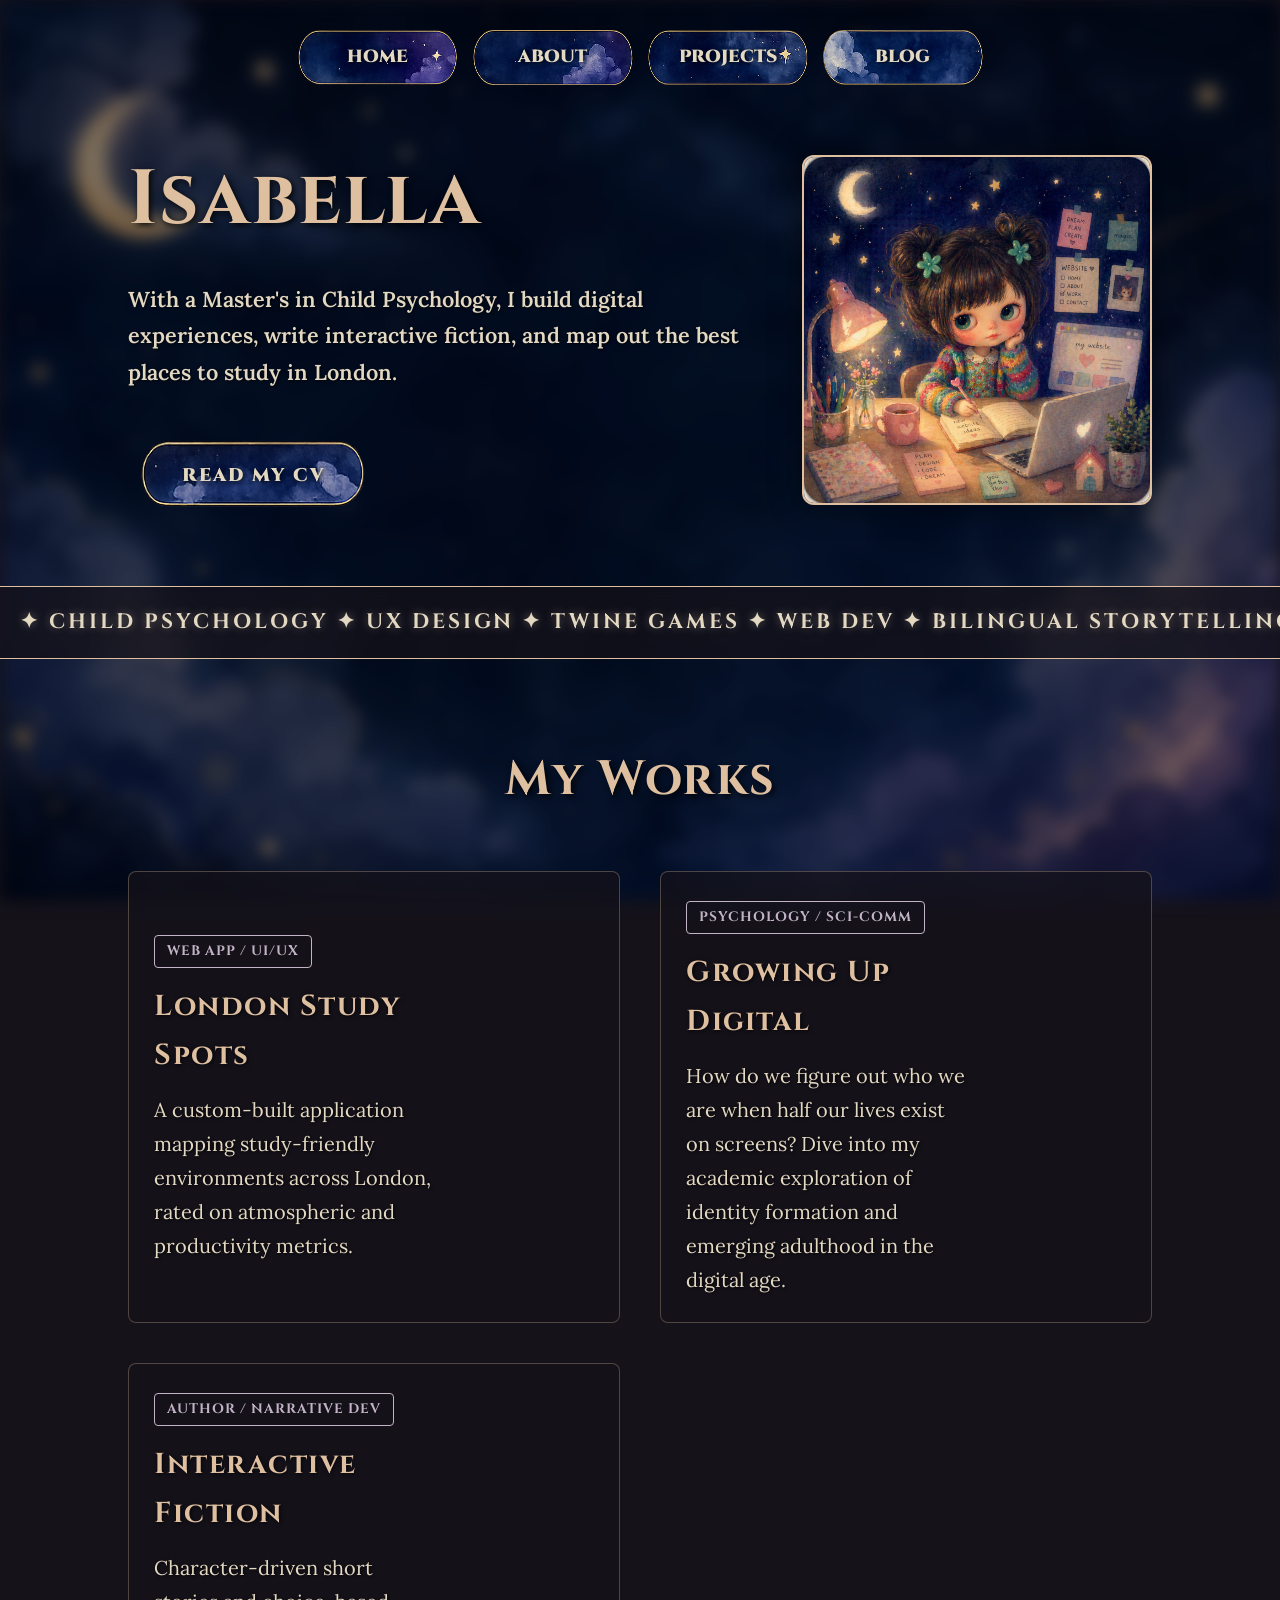
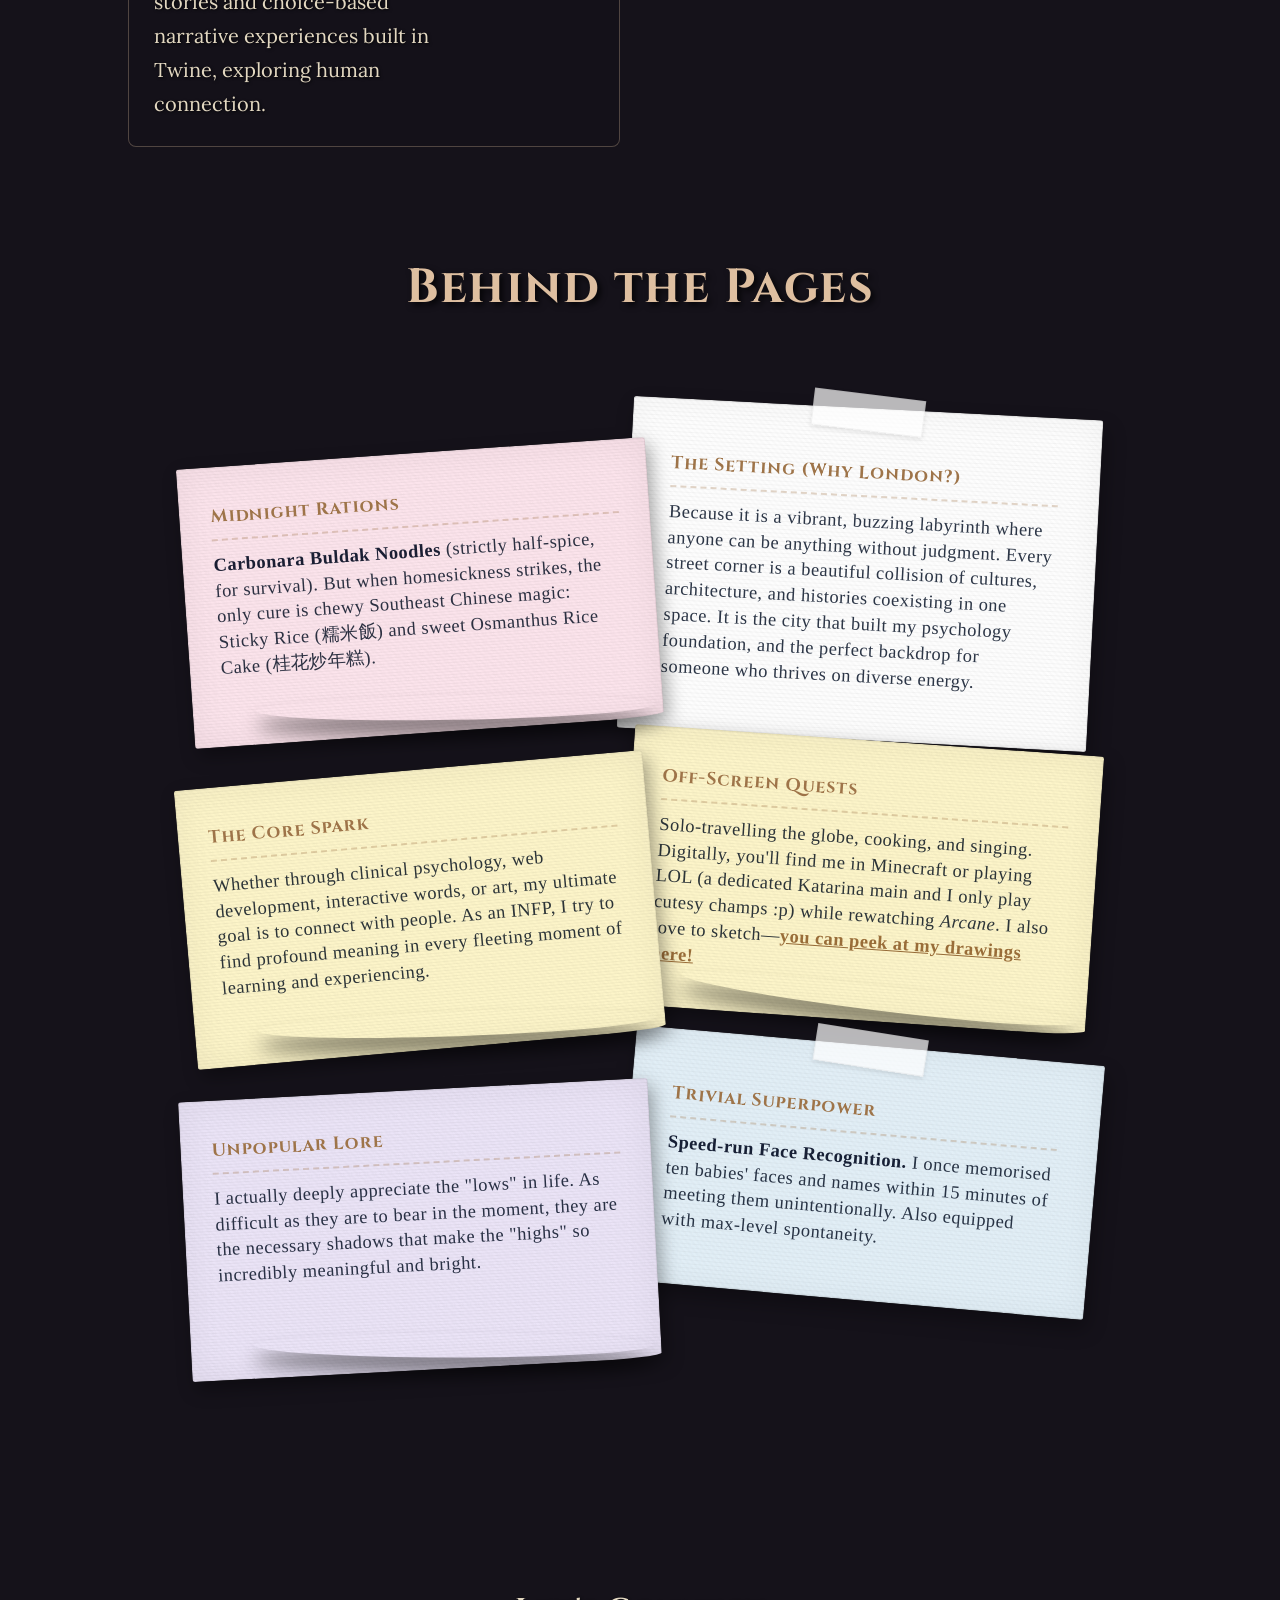
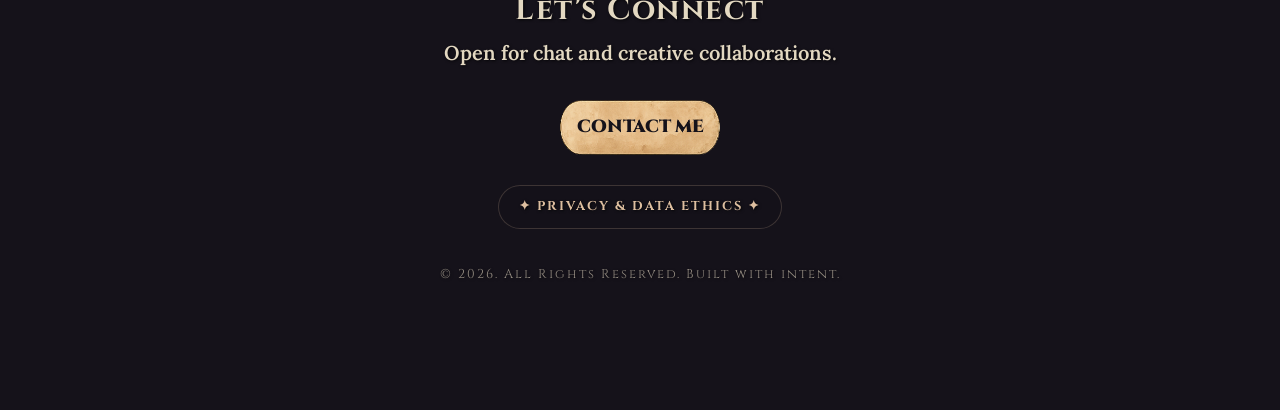
==== index.html @ 2c792837 "Add files via upload" ====
<!DOCTYPE html>
<html lang="en">
<head>
    <meta charset="UTF-8">
    <meta name="viewport" content="width=device-width, initial-scale=1.0">
    <title>Isabella's Portfolio</title>
    
    <link rel="preconnect" href="https://fonts.googleapis.com">
    <link rel="preconnect" href="https://fonts.gstatic.com" crossorigin>
    <link href="https://fonts.googleapis.com/css2?family=Cinzel:wght@400;600;700;900&family=Crafty+Girls&family=Lora:ital,wght@0,400;0,600;0,700;1,400&display=swap" rel="stylesheet">    <style>
        :root {
            --night-base: #15121A;       
            --cream-text: #E3D8C1;       
            --gold-accent: #DEBFA0;      
            --bright-lavender: #C2B4C6;  
            --glass-wash: rgba(21, 18, 26, 0.75); 
        }

        * {
            box-sizing: border-box;
            margin: 0;
            padding: 0;
        }

        /* --------------------------------------
           THE SPARKLE CURSOR (BULLETPROOFED)
           -------------------------------------- */
        html, body {
            cursor: url('sparkle.png') 16 16, auto !important; 
        }

        a, button, .nav-btn, .stylized-button, .project-card {
            cursor: url('sparkle.png') 16 16, pointer !important; 
        }

        /* --------------------------------------
           THE BLUR & DARKEN TRICK
           -------------------------------------- */
        body::before {
            content: "";
            position: fixed;
            top: -15px; left: -15px; right: -15px; bottom: -15px;
            background-image: url('YOUR-NIGHTSKY-BACKGROUND.png');
            background-size: cover;
            background-position: center;
            background-attachment: fixed; 
            filter: blur(8px) brightness(0.5); 
            z-index: -10; 
        }

        body {
            background-color: var(--night-base); 
            color: var(--cream-text);
            font-family: 'Lora', serif;
            font-size: 1.25rem;
            font-weight: 400;
            line-height: 1.7;
            padding: 0 10% 5% 10%; 
            overflow-x: hidden;
            text-shadow: 1px 1px 3px rgba(0,0,0,0.8); 
        }

        h1, h2, h3, .cinzel-font {
            font-family: 'Cinzel', serif;
            font-weight: 700;
            letter-spacing: 1.5px;
        }

        /* --------------------------------------
           CUSTOM IMAGE NAVIGATION
           -------------------------------------- */
        .main-menu {
            display: flex;
            justify-content: center;
            flex-wrap: wrap;
            gap: 15px; 
            padding: 30px 0 10px 0;
            z-index: 20; /* Elevated */
            position: relative;
        }

        .nav-btn {
            display: flex;
            justify-content: center;
            align-items: center;
            width: 160px; 
            height: 55px; 
            font-family: 'Cinzel', serif;
            font-size: 1.1rem;
            font-weight: 900;
            text-transform: uppercase;
            text-decoration: none;
            color: var(--cream-text);
            text-shadow: 1px 1px 5px rgba(0,0,0,0.9); 
            background-size: 100% 100%;
            background-position: center;
            background-repeat: no-repeat;
            transition: transform 0.2s ease, filter 0.2s ease;
        }

        .nav-btn:hover {
            transform: scale(1.05);
            filter: brightness(1.2);
            color: var(--gold-accent);
        }

        .btn-home     { background-image: url('button 1.png'); }
        .btn-about    { background-image: url('button 2.png'); }
        .btn-projects { background-image: url('button 3.png'); }
        .btn-blog     { background-image: url('button 4.png'); }
        .btn-contact  { background-image: url('yellow button.png'); color: var(--night-base); text-shadow: none; }

        /* --------------------------------------
           HEADER 
           -------------------------------------- */
        header {
            display: flex;
            flex-direction: row; 
            justify-content: space-between;
            align-items: center;
            text-align: left; 
            margin-bottom: 60px;
            padding-top: 40px; 
            gap: 50px; 
            position: relative;
            z-index: 10;
        }

        .header-text { flex: 1; }

        .hero-image {
            width: 100%;
            max-width: 350px; 
            aspect-ratio: 1 / 1; 
            object-fit: cover; 
            border-radius: 12px;
            border: 2px solid var(--gold-accent);
            box-shadow: 0 0 30px rgba(0, 0, 0, 0.5); 
        }

        h1 {
            font-size: clamp(3rem, 6vw, 5rem);
            color: var(--gold-accent);
            text-shadow: 2px 2px 6px rgba(0,0,0,0.9);
            margin-bottom: 15px;
        }

        .subtitle {
            font-size: 1.35rem;
            max-width: 700px;
            color: var(--cream-text);
            font-weight: 600;
        }

        .stylized-button {
            display: flex;
            justify-content: center;
            align-items: center;
            width: 250px;
            height: 100px;
            margin-top: 35px;
            font-family: 'Cinzel', serif;
            font-size: 1.15rem;
            font-weight: 900;
            letter-spacing: 2px;
            text-transform: uppercase;
            color: var(--cream-text);
            text-decoration: none;
            background: transparent;
            border: none;
            background-image: url('small button.png');
            background-size: 100% 100%; 
            background-position: center;
            background-repeat: no-repeat;
            transition: all 0.3s ease;
            text-shadow: 1px 1px 5px rgba(0,0,0,0.9);
        }

        .stylized-button:hover {
            transform: scale(1.03);
            filter: brightness(1.1);
            color: var(--gold-accent);
        }

        /* --------------------------------------
           THE EDGE-TO-EDGE MARQUEE 
           -------------------------------------- */
        .marquee-container {
            width: 100vw;
            position: relative;
            left: 50%; right: 50%;
            margin-left: -50vw; margin-right: -50vw;
            background: var(--glass-wash);
            border-top: 1px solid var(--gold-accent);
            border-bottom: 1px solid var(--gold-accent);
            padding: 18px 0;
            overflow: hidden;
            margin-bottom: 80px;
            backdrop-filter: blur(8px);
            z-index: 10;
        }

        .marquee-content {
            display: flex;
            width: fit-content;
            animation: scroll 45s linear infinite;
        }

        .marquee-content span {
            font-family: 'Cinzel', serif;
            color: var(--cream-text); 
            font-size: 1.3rem;
            font-weight: 700;
            white-space: nowrap;
            letter-spacing: 3px;
            padding: 0 20px;
            text-shadow: 0 0 8px rgba(222, 191, 160, 0.3), 0 0 15px rgba(227, 216, 193, 0.2);
        }

        @keyframes scroll {
            0% { transform: translateX(0%); }
            100% { transform: translateX(-50%); } 
        }

        /* --------------------------------------
           ILLUSTRATED PROJECTS 
           -------------------------------------- */
        .section-title {
            font-size: 3rem;
            margin-bottom: 50px;
            text-align: center;
            color: var(--gold-accent);
            text-shadow: 3px 3px 6px rgba(0,0,0,0.8);
            position: relative;
            z-index: 10;
        }

        .projects {
            display: grid;
            grid-template-columns: 1fr 1fr; 
            gap: 40px; 
            margin-bottom: 100px;
            position: relative;
            z-index: 10;
        }

        .project-card {
            display: flex;
            align-items: center;
            gap: 25px; 
            background: var(--glass-wash);
            border: 1px solid rgba(222, 191, 160, 0.3);
            border-radius: 8px;
            padding: 25px;
            text-decoration: none;
            color: inherit;
            transition: all 0.4s ease;
            backdrop-filter: blur(10px);
        }

        .project-card:hover {
            transform: translateY(-5px);
            border-color: var(--gold-accent);
            box-shadow: 0 10px 30px rgba(0,0,0,0.8); 
            background: rgba(21, 18, 26, 0.9);
        }

        .project-img {
            width: 35%; 
            aspect-ratio: 1 / 1; 
            border-radius: 6px;
            border: 1px solid var(--gold-accent);
            object-fit: cover;
            box-shadow: 0 5px 15px rgba(0,0,0,0.6);
        }

        .project-info { width: 65%; }
        .project-info h3 {
            font-size: 1.8rem;
            margin-bottom: 12px;
            color: var(--gold-accent);
            text-shadow: 1px 1px 4px rgba(0,0,0,0.8);
        }

        .role-pill {
            display: inline-block;
            padding: 4px 12px;
            background: transparent;
            color: var(--bright-lavender);
            border: 1px solid var(--bright-lavender);
            border-radius: 4px;
            font-family: 'Cinzel', serif;
            font-size: 0.85rem;
            font-weight: 700;
            letter-spacing: 1px;
            margin-bottom: 15px;
            text-shadow: none; 
        }

    /* ==========================================================
           THE AUTHOR'S DESK (CROWDED, 3-IN-A-ROW, REAL PAPER)
           ========================================================== */
        .notes-board {
            display: flex;
            flex-wrap: wrap;
            justify-content: center;
            align-items: flex-start;
            
            /* Let the container stretch to the very edges */
            max-width: 100vw; 
            
            /* The website body has 10% side padding. 
               This negative 6.6vw margin pulls the board outward, 
               reducing that blank edge space to exactly 1/3 of its original size! */
            margin: 0 -6.6vw 100px -6.6vw; 
            
            position: relative; 
            z-index: 20; 
            padding: 40px 10px;
        }

        /* Squish the notes together so they overlap and look crowded */
        .notes-board > div {
            margin: 15px -15px; 
        }

        /* ---------------- TORN NOTES SHAPE ---------------- */
        .torn-note-white, .torn-note-blue {
            position: relative;
            padding: 50px 40px; 
            width: 100%;
            max-width: 470px; /* Width set as requested */
            
            /* REAL PAPER: Grain and fiber texture overlay */
            background-image: 
                repeating-linear-gradient(45deg, rgba(0,0,0,0.015) 0px, rgba(0,0,0,0.015) 2px, transparent 2px, transparent 4px),
                linear-gradient(90deg, rgba(255,255,255,0.05) 1px, transparent 1px),
                linear-gradient(rgba(0,0,0,0.03) 1px, transparent 1px);
            background-size: 6px 6px, 4px 100%, 100% 4px;
            
            /* Thinner, realistic paper edge */
            border: 1px solid rgba(0, 0, 0, 0.12); 
            border-radius: 3px; 
            
            /* Inset shadow makes the paper look slightly bent/dimpled */
            box-shadow: inset 0 0 30px rgba(0,0,0,0.04), 4px 10px 20px rgba(0,0,0,0.3); 
            transition: all 0.4s ease;
            color: #1A2238 !important; 
        }

        /* The Washi Tape */
        .torn-note-white::before, .torn-note-blue::before {
            content: "";
            position: absolute;
            top: -15px;
            left: 50%;
            transform: translateX(-50%) rotate(4deg);
            width: 110px;
            height: 35px;
            background-color: rgba(255, 255, 255, 0.7); 
            border: 1px solid rgba(0,0,0,0.05);
            box-shadow: 0 2px 5px rgba(0,0,0,0.1);
            z-index: 10;
        }

        .torn-note-white { background-color: #FDFDFD !important; }
        .torn-note-blue { background-color: #E1EEF6 !important; }


        /* ---------------- POST-IT NOTES SHAPE ---------------- */
        .post-it-yellow, .post-it-pink, .post-it-purple {
            position: relative;
            padding: 35px 30px;
            width: 100%;
            max-width: 470px; /* Width set as requested */
            min-height: 280px;

            /* REAL PAPER: Grain texture overlay */
            background-image: 
                repeating-linear-gradient(45deg, rgba(0,0,0,0.015) 0px, rgba(0,0,0,0.015) 2px, transparent 2px, transparent 4px),
                linear-gradient(rgba(0,0,0,0.04) 1px, transparent 1px);
            background-size: 8px 8px, 100% 3px;
            
            /* Thinner border */
            border: 1px solid rgba(0, 0, 0, 0.1); 
            border-radius: 3px; 
            border-bottom-right-radius: 70px 5px; /* Dramatic page curl */
            
            /* Inset shadow creates depth on the flat surface */
            box-shadow: inset 0 0 35px rgba(0,0,0,0.05), 4px 8px 18px rgba(0,0,0,0.35); 
            transition: all 0.4s ease;
            color: #1A2238 !important; 
        }

        /* The 3D shadow beneath the wider curled corner */
        .post-it-yellow::after, .post-it-pink::after, .post-it-purple::after {
            content: "";
            position: absolute;
            bottom: 10px;
            right: 8px;
            width: 85%;
            height: 25px;
            box-shadow: 0 15px 18px rgba(0,0,0,0.45);
            transform: rotate(3deg);
            z-index: -1;
            border-radius: 50%;
        }

        .post-it-yellow { background-color: #FDF5C9 !important; }
        .post-it-pink   { background-color: #FCE4EC !important; }
        .post-it-purple { background-color: #EBE4F7 !important; }


        /* ---------------- MESSY SCATTERED PLACEMENT ---------------- */
        /* Specific tweaks to enhance the 3-in-a-row crowded look */
        .notes-board > div:nth-child(1) { transform: rotate(-4deg);  margin-top: 35px; z-index: 2; }
        .notes-board > div:nth-child(2) { transform: rotate(3deg);   margin-top: -10px; z-index: 1; }
        .notes-board > div:nth-child(3) { transform: rotate(-5deg);  margin-top: 15px; z-index: 2; }
        .notes-board > div:nth-child(4) { transform: rotate(4deg);   margin-top: -15px; z-index: 1; }
        .notes-board > div:nth-child(5) { transform: rotate(-3deg);  margin-top: 25px; z-index: 2; }
        .notes-board > div:nth-child(6) { transform: rotate(5deg);   margin-top: -20px; z-index: 1; }

        /* HOVER INTERACTION */
        .torn-note-white:hover, .torn-note-blue:hover, 
        .post-it-yellow:hover, .post-it-pink:hover, .post-it-purple:hover {
            transform: scale(1.05) rotate(0deg) translateY(-10px) !important;
            z-index: 50 !important;
            box-shadow: inset 0 0 15px rgba(0,0,0,0.02), 0 25px 45px rgba(0,0,0,0.7);
            border-color: rgba(0,0,0,0.25) !important; 
        }

        /* Note Typography: Headings */
        .torn-note-white h4, .torn-note-blue h4,
        .post-it-yellow h4, .post-it-pink h4, .post-it-purple h4 {
            font-family: 'Cinzel', serif !important; 
            color: #9E7449 !important; 
            font-size: 1.1rem; /* Reduced by 20% */
            margin-bottom: 12px;
            border-bottom: 2px dashed rgba(158, 116, 73, 0.3); 
            padding-bottom: 6px;
            text-shadow: none;
            letter-spacing: 1px;
        }

        /* Note Typography: Paragraphs */
        .torn-note-white p, .torn-note-blue p,
        .post-it-yellow p, .post-it-pink p, .post-it-purple p {
            font-family: "Crafty Girls", cursive !important;
            font-weight: 400 !important;
            font-style: normal !important;
            font-size: 1.15rem; /* Reduced by 20% */
            line-height: 1.4;
            color: #2D3748 !important; 
            text-shadow: none;
            letter-spacing: 0.5px;
            mix-blend-mode: multiply; /* Blends pencil text naturally into the paper */
        }

        .torn-note-white p strong, .torn-note-blue p strong,
        .post-it-yellow p strong, .post-it-pink p strong, .post-it-purple p strong {
            font-family: "Crafty Girls", cursive !important;
            color: #1A2238 !important; 
            font-weight: bold !important;
        }

        /* --------------------------------------
           FOOTER 
           -------------------------------------- */
        footer {
            margin-top: 80px;
            padding: 60px 0;
            text-align: center;
            position: relative;
            z-index: 10;
        }

        .footer-button-wrapper {
            display: flex;
            justify-content: center;
            margin: 30px 0;
        }

        @media (max-width: 1000px) {
            header { flex-direction: column-reverse; text-align: center; }
            .stylized-button { margin: 35px auto 0 auto; }
            .projects { grid-template-columns: 1fr; }
            .project-card { flex-direction: column; text-align: center; }
            .project-img, .project-info { width: 100%; }
            .project-img { max-width: 200px; }
        }

        /* --------------------------------------
           STYLIZED PRIVACY LINK
           -------------------------------------- */
        .footer-privacy-wrapper {
            margin-top: 25px;
        }

        .privacy-link-btn {
            display: inline-block;
            font-family: 'Cinzel', serif;
            font-size: 0.8rem;
            font-weight: 700;
            color: var(--gold-accent);
            text-decoration: none;
            letter-spacing: 2px;
            text-transform: uppercase;
            padding: 10px 20px;
            border: 1px solid rgba(222, 191, 160, 0.2); /* Faint gold border */
            border-radius: 30px; /* Pill shape */
            transition: all 0.3s ease;
            background: rgba(21, 18, 26, 0.4); /* Dark translucent background */
            backdrop-filter: blur(3px);
        }

        .privacy-link-btn:hover {
            color: #FFF;
            border-color: var(--gold-accent);
            background: rgba(222, 191, 160, 0.1);
            box-shadow: 0 0 15px rgba(222, 191, 160, 0.3); /* Soft golden glow */
            transform: translateY(-2px);
            letter-spacing: 3px; /* Subtle expansion effect */
        }

    </style>
</head>
<body>

    <nav class="main-menu">
        <a href="/" class="nav-btn btn-home">Home</a>
        <a href="/about/" class="nav-btn btn-about">About</a>
        <a href="/projects/" class="nav-btn btn-projects">Projects</a>
        <a href="/blog/" class="nav-btn btn-blog">Blog</a>
    </nav>

    <header>
        <div class="header-text">
            <h1>Isabella</h1>
            <p class="subtitle">With a Master's in Child Psychology, I build digital experiences, write interactive fiction, and map out the best places to study in London.</p>
            <a href="cv.html" class="stylized-button">Read My CV</a>
        </div>
        <img src="image_4.png" alt="Writing Illustration" class="hero-image">
    </header>

    <div class="marquee-container">
        <div class="marquee-content">
            <span>✦ CHILD PSYCHOLOGY ✦ UX DESIGN ✦ TWINE GAMES ✦ WEB DEV ✦ BILINGUAL STORYTELLING (ZH/EN) </span>
            <span>✦ CHILD PSYCHOLOGY ✦ UX DESIGN ✦ TWINE GAMES ✦ WEB DEV ✦ BILINGUAL STORYTELLING (ZH/EN) </span>
            <span>✦ CHILD PSYCHOLOGY ✦ UX DESIGN ✦ TWINE GAMES ✦ WEB DEV ✦ BILINGUAL STORYTELLING (ZH/EN) </span>
            <span>✦ CHILD PSYCHOLOGY ✦ UX DESIGN ✦ TWINE GAMES ✦ WEB DEV ✦ BILINGUAL STORYTELLING (ZH/EN) </span>
            <span>✦ CHILD PSYCHOLOGY ✦ UX DESIGN ✦ TWINE GAMES ✦ WEB DEV ✦ BILINGUAL STORYTELLING (ZH/EN) </span>
            <span>✦ CHILD PSYCHOLOGY ✦ UX DESIGN ✦ TWINE GAMES ✦ WEB DEV ✦ BILINGUAL STORYTELLING (ZH/EN) </span>
        </div>
    </div>

    <h2 class="section-title">My Works</h2>
    
    <section class="projects">
        
        <a href="https://ivebeanworking.com" target="_blank" class="project-card">
            <div class="project-info">
                <span class="role-pill">WEB APP / UI/UX</span>
                <h3>London Study Spots</h3>
                <p>A custom-built application mapping study-friendly environments across London, rated on atmospheric and productivity metrics.</p>
            </div>
        </a>

       <a href="sci-comm.html" class="project-card">
            <div class="project-info">
                <span class="role-pill">PSYCHOLOGY / SCI-COMM</span>
                <h3>Growing Up Digital</h3>
                <p>How do we figure out who we are when half our lives exist on screens? Dive into my academic exploration of identity formation and emerging adulthood in the digital age.</p>
            </div>
        </a>

        <div class="project-card" onclick="underConstruction()">
            <div class="project-info">
                <span class="role-pill">AUTHOR / NARRATIVE DEV</span>
                <h3>Interactive Fiction</h3>
                <p>Character-driven short stories and choice-based narrative experiences built in Twine, exploring human connection.</p>
            </div>
        </div>

    </section>
    
    <h2 class="section-title">Behind the Pages</h2>
    
    <div class="notes-board">

        <div class="post-it-pink">
            <h4>Midnight Rations</h4>
            <p><strong>Carbonara Buldak Noodles</strong> (strictly half-spice, for survival). But when homesickness strikes, the only cure is chewy Southeast Chinese magic: Sticky Rice (糯米飯) and sweet Osmanthus Rice Cake (桂花炒年糕).</p>
        </div>

         <div class="torn-note-white">
            <h4>The Setting (Why London?)</h4>
            <p>Because it is a vibrant, buzzing labyrinth where anyone can be anything without judgment. Every street corner is a beautiful collision of cultures, architecture, and histories coexisting in one space. It is the city that built my psychology foundation, and the perfect backdrop for someone who thrives on diverse energy.</p>
        </div>
        
        <div class="post-it-yellow">
            <h4>The Core Spark</h4>
            <p>Whether through clinical psychology, web development, interactive words, or art, my ultimate goal is to connect with people. As an INFP, I try to find profound meaning in every fleeting moment of learning and experiencing.</p>
        </div>

        <div class="post-it-yellow">
            <h4>Off-Screen Quests</h4>
            <p>Solo-travelling the globe, cooking, and singing. Digitally, you'll find me in Minecraft or playing LOL (a dedicated Katarina main and I only play cutesy champs :p) while rewatching <em>Arcane</em>. I also love to sketch—<a href="art.html" style="color: #9E7449; font-weight: bold; text-decoration: underline;">you can peek at my drawings here!</a></p>
        </div>

        <div class="post-it-purple">
            <h4>Unpopular Lore</h4>
            <p>I actually deeply appreciate the "lows" in life. As difficult as they are to bear in the moment, they are the necessary shadows that make the "highs" so incredibly meaningful and bright.</p>
        </div>

        <div class="torn-note-blue">
            <h4>Trivial Superpower</h4>
            <p><strong>Speed-run Face Recognition.</strong> I once memorised ten babies' faces and names within 15 minutes of meeting them unintentionally. Also equipped with max-level spontaneity.</p>
        </div>
        

    </div>

    </div>
    <footer>
        <h2>Let's Connect</h2>
        <p style="color: var(--cream-text); font-weight: 600; margin-bottom: 20px;">Open for chat and creative collaborations.</p>
        
        <div class="footer-button-wrapper">
            <a href="mailto:hello@yourname.com" class="nav-btn btn-contact">Contact Me</a>
        </div>

       <div class="footer-privacy-wrapper">
            <a href="privacy.html" class="privacy-link-btn">✦ Privacy & Data Ethics ✦</a>
        </div>

        <p style="margin-top: 35px; font-size: 0.8rem; opacity: 0.6; font-family: 'Cinzel', serif; letter-spacing: 2px;">
            © <span id="currentYear"></span>. All Rights Reserved. Built with intent.
        </p>
    </footer>

    <script>
        document.getElementById("currentYear").textContent = new Date().getFullYear();

        function underConstruction() {
            alert("✨ This chapter is still being written! Please check back soon. ✨");
        }
    </script>
    
</body>
</html>
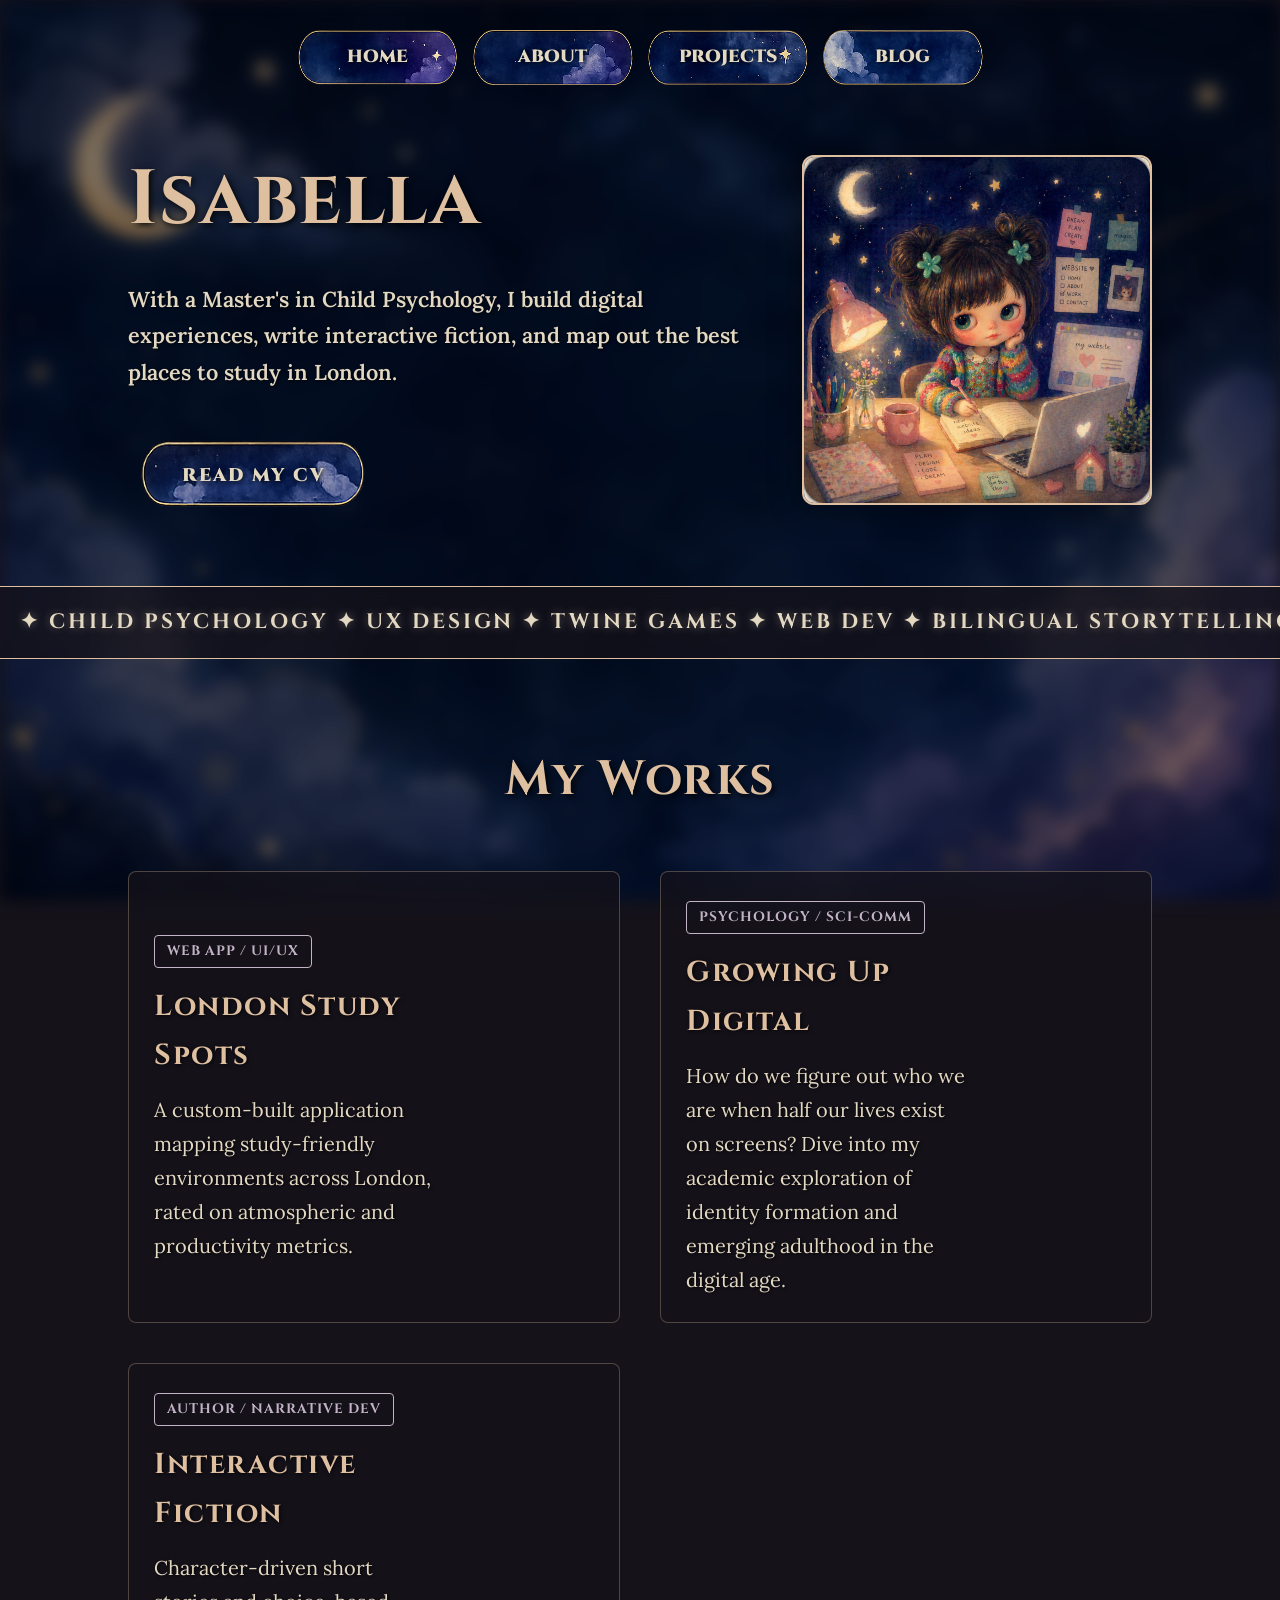
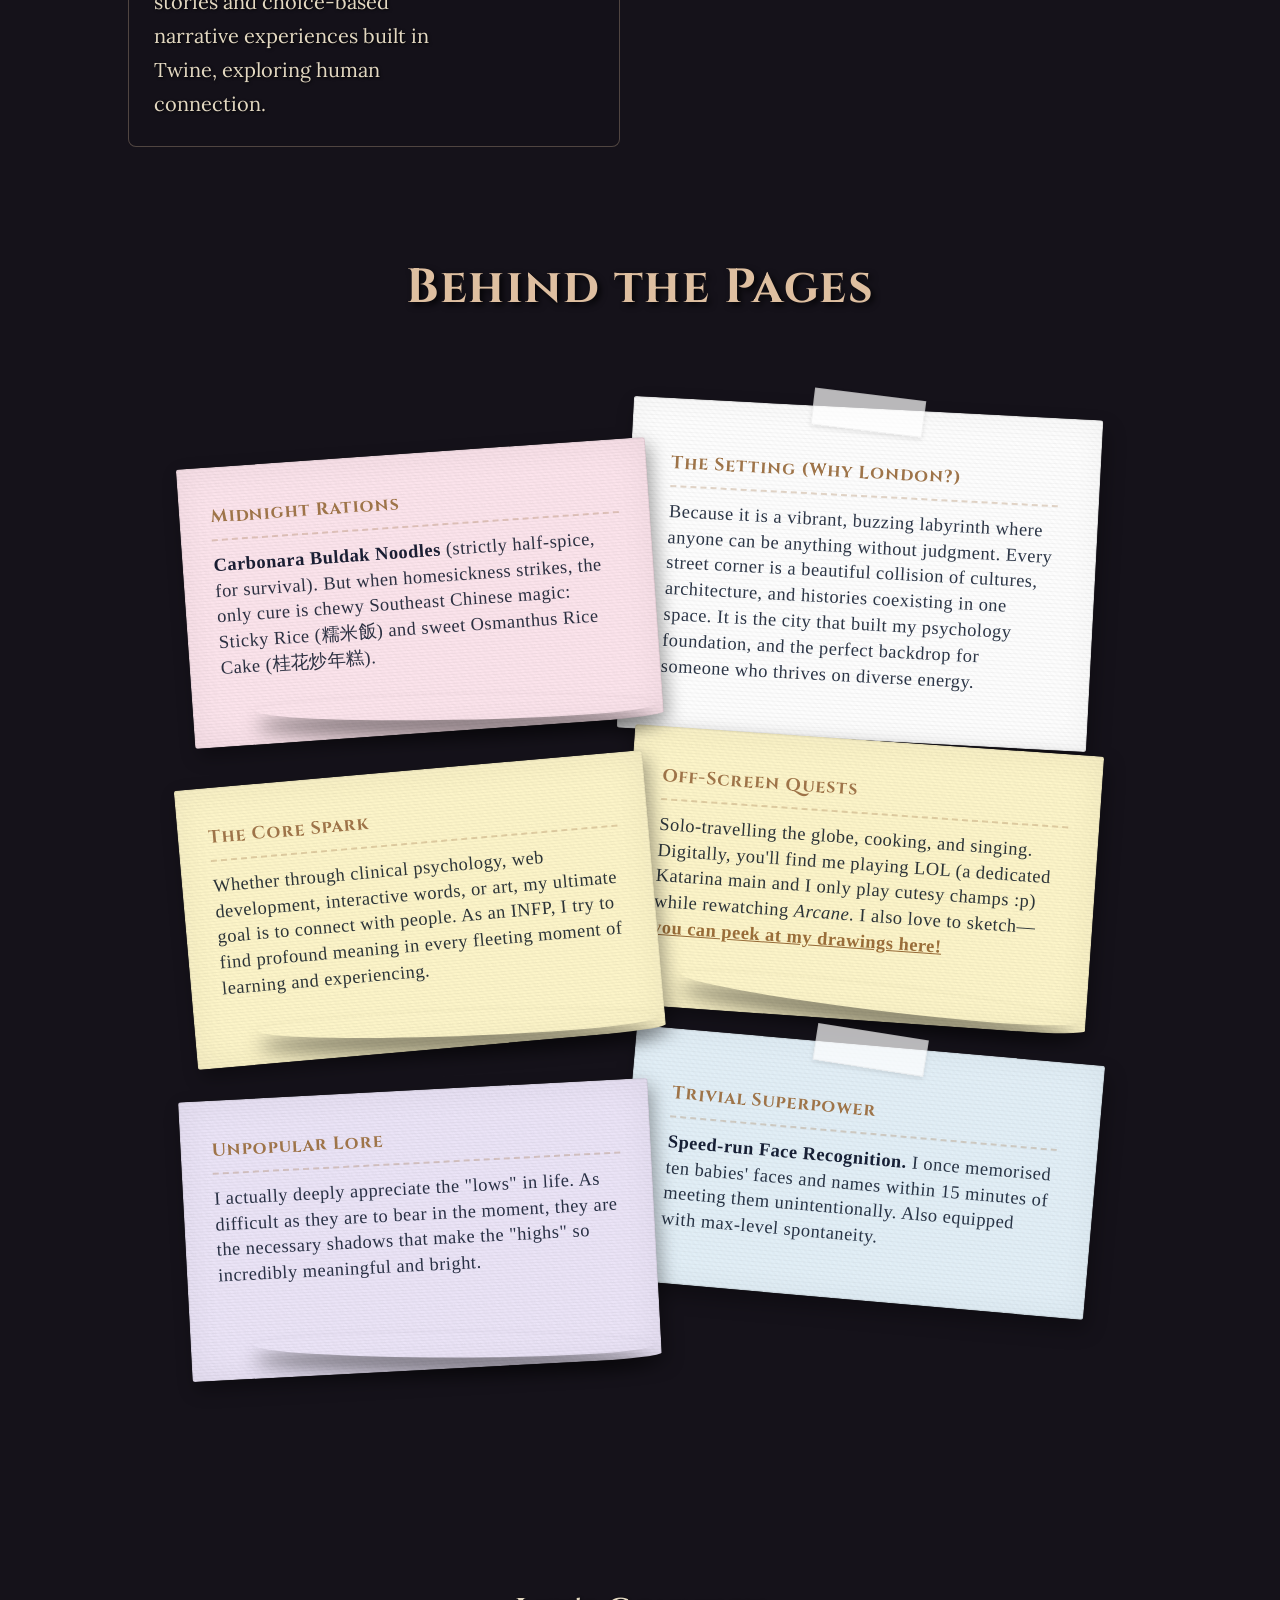
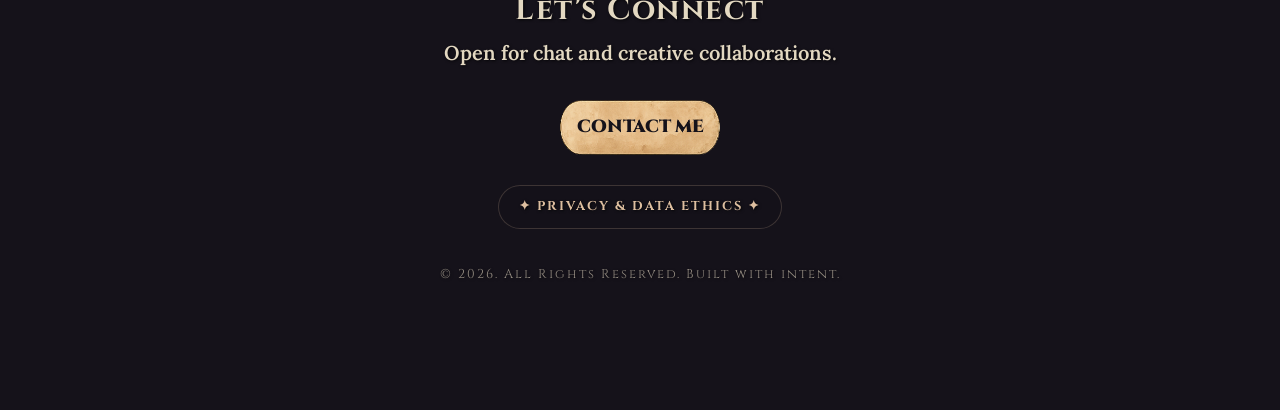
==== commit 50724c7d: "Update index.html" ====
--- a/index.html
+++ b/index.html
@@ -604,7 +604,7 @@
 
         <div class="post-it-yellow">
             <h4>Off-Screen Quests</h4>
-            <p>Solo-travelling the globe, cooking, and singing. Digitally, you'll find me in Minecraft or playing LOL (a dedicated Katarina main and I only play cutesy champs :p) while rewatching <em>Arcane</em>. I also love to sketch—<a href="art.html" style="color: #9E7449; font-weight: bold; text-decoration: underline;">you can peek at my drawings here!</a></p>
+            <p>Solo-travelling the globe, cooking, and singing. Digitally, you'll find me playing LOL (a dedicated Katarina main and I only play cutesy champs :p) while rewatching <em>Arcane</em>. I also love to sketch—<a href="art.html" style="color: #9E7449; font-weight: bold; text-decoration: underline;">you can peek at my drawings here!</a></p>
         </div>
 
         <div class="post-it-purple">
@@ -647,4 +647,4 @@
     </script>
     
 </body>
-</html>+</html>
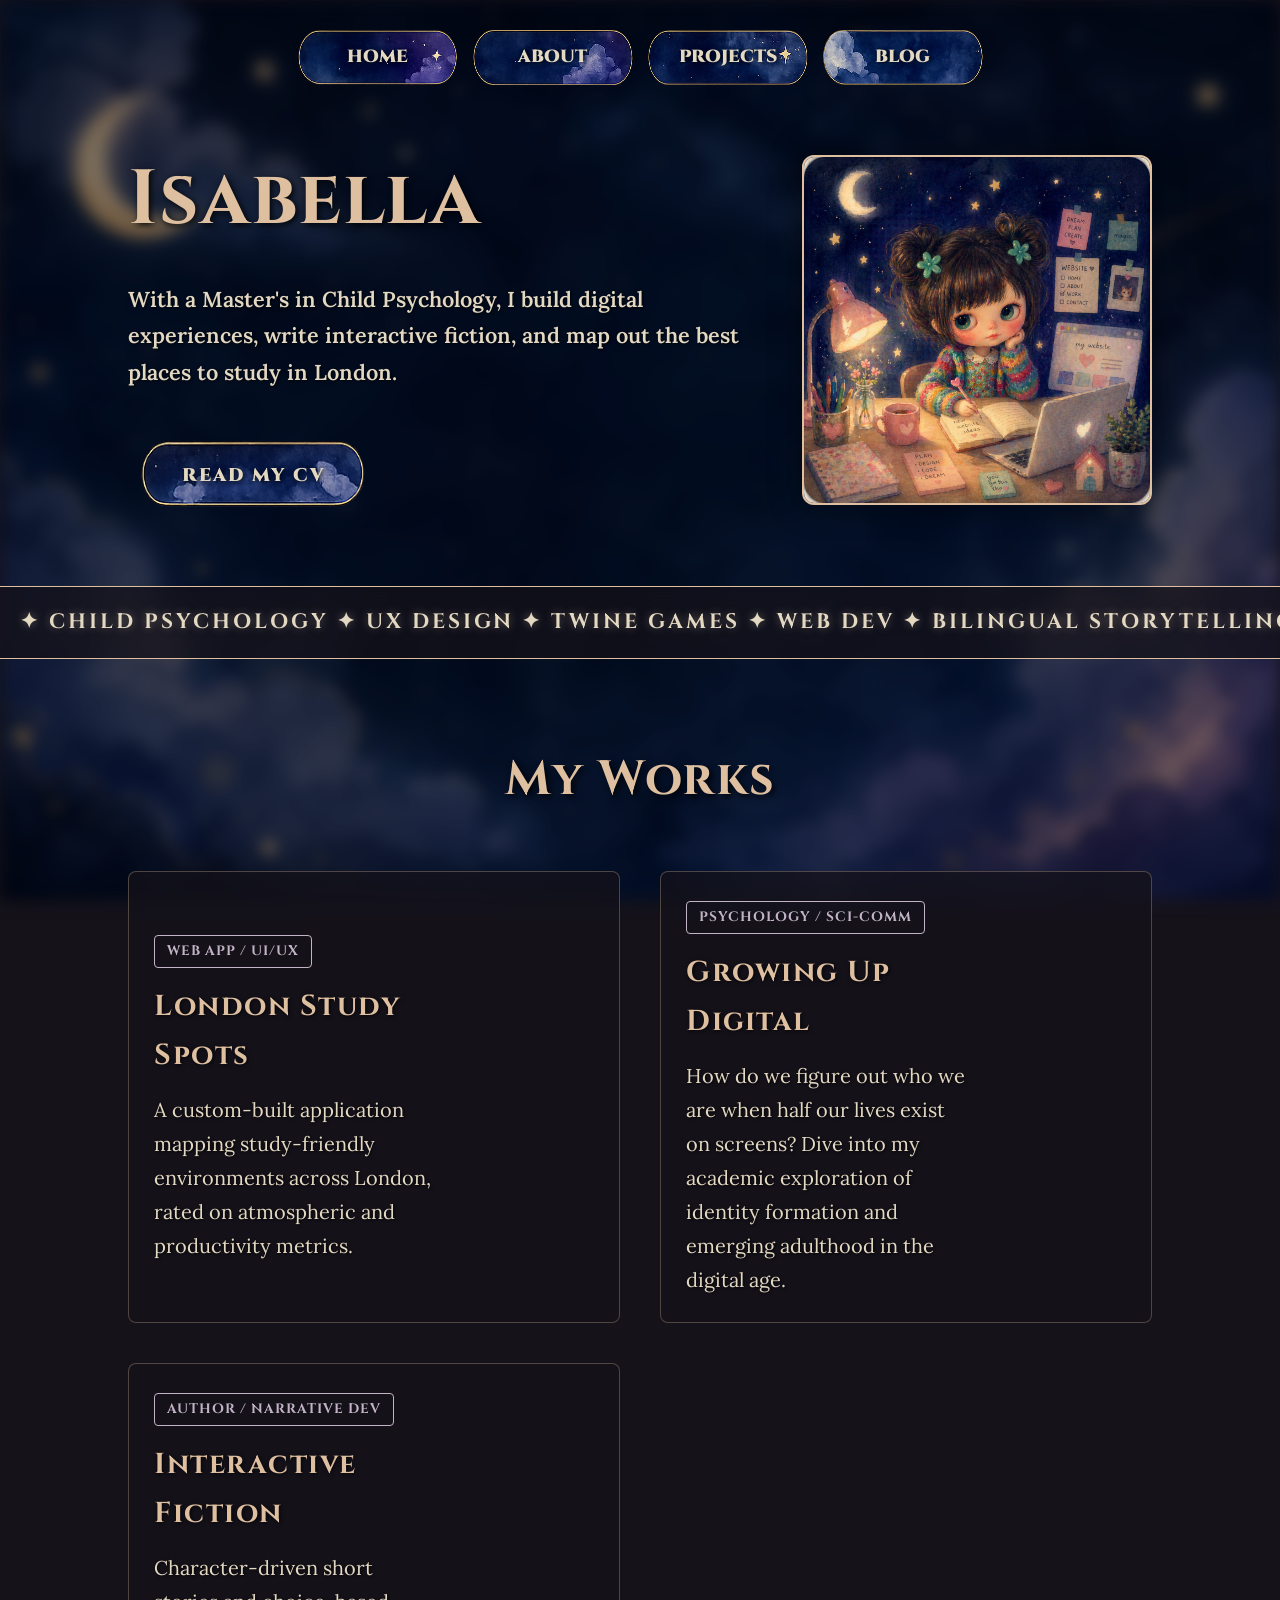
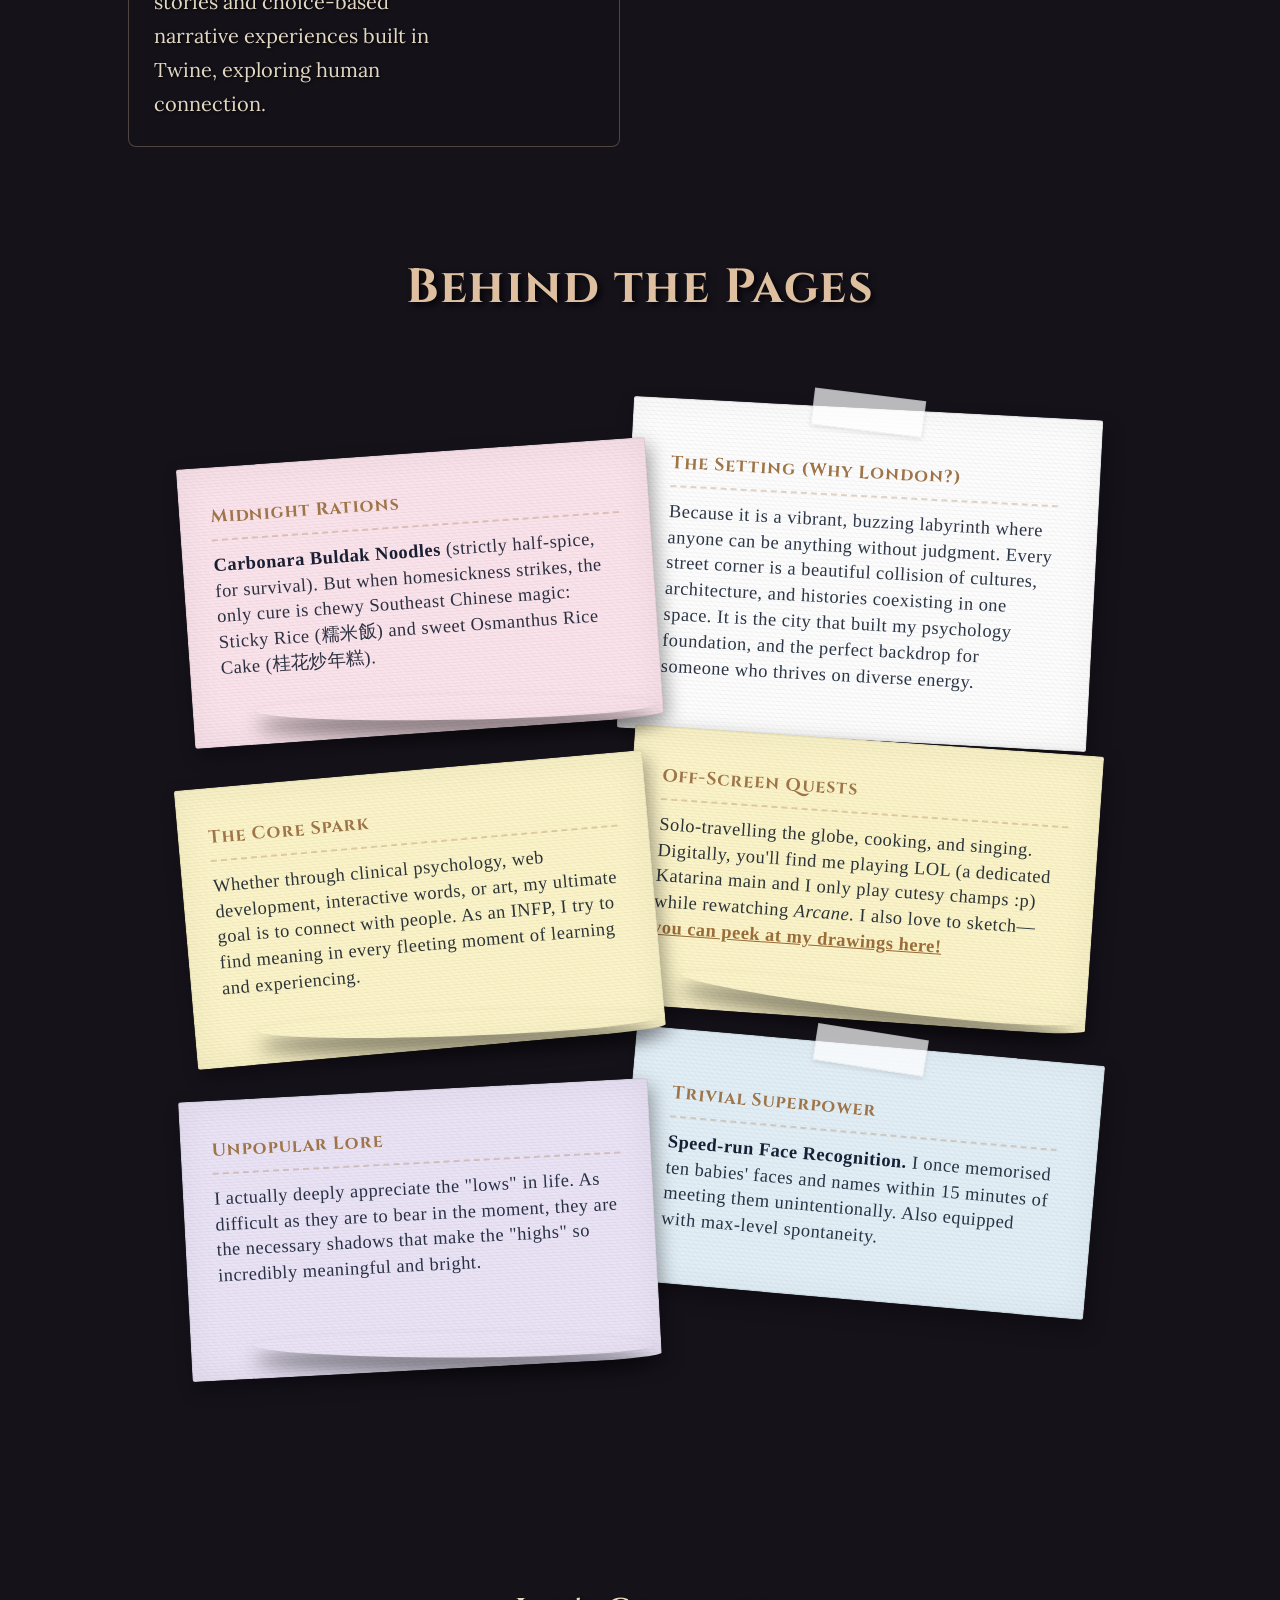
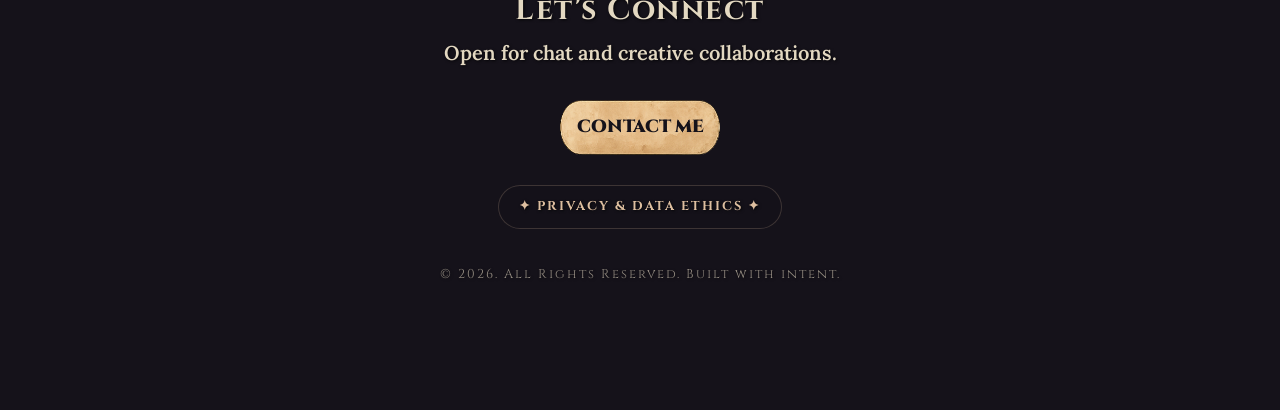
==== commit 0fdf0c16: "Update index.html" ====
--- a/index.html
+++ b/index.html
@@ -599,7 +599,7 @@
         
         <div class="post-it-yellow">
             <h4>The Core Spark</h4>
-            <p>Whether through clinical psychology, web development, interactive words, or art, my ultimate goal is to connect with people. As an INFP, I try to find profound meaning in every fleeting moment of learning and experiencing.</p>
+            <p>Whether through clinical psychology, web development, interactive words, or art, my ultimate goal is to connect with people. As an INFP, I try to find meaning in every fleeting moment of learning and experiencing.</p>
         </div>
 
         <div class="post-it-yellow">
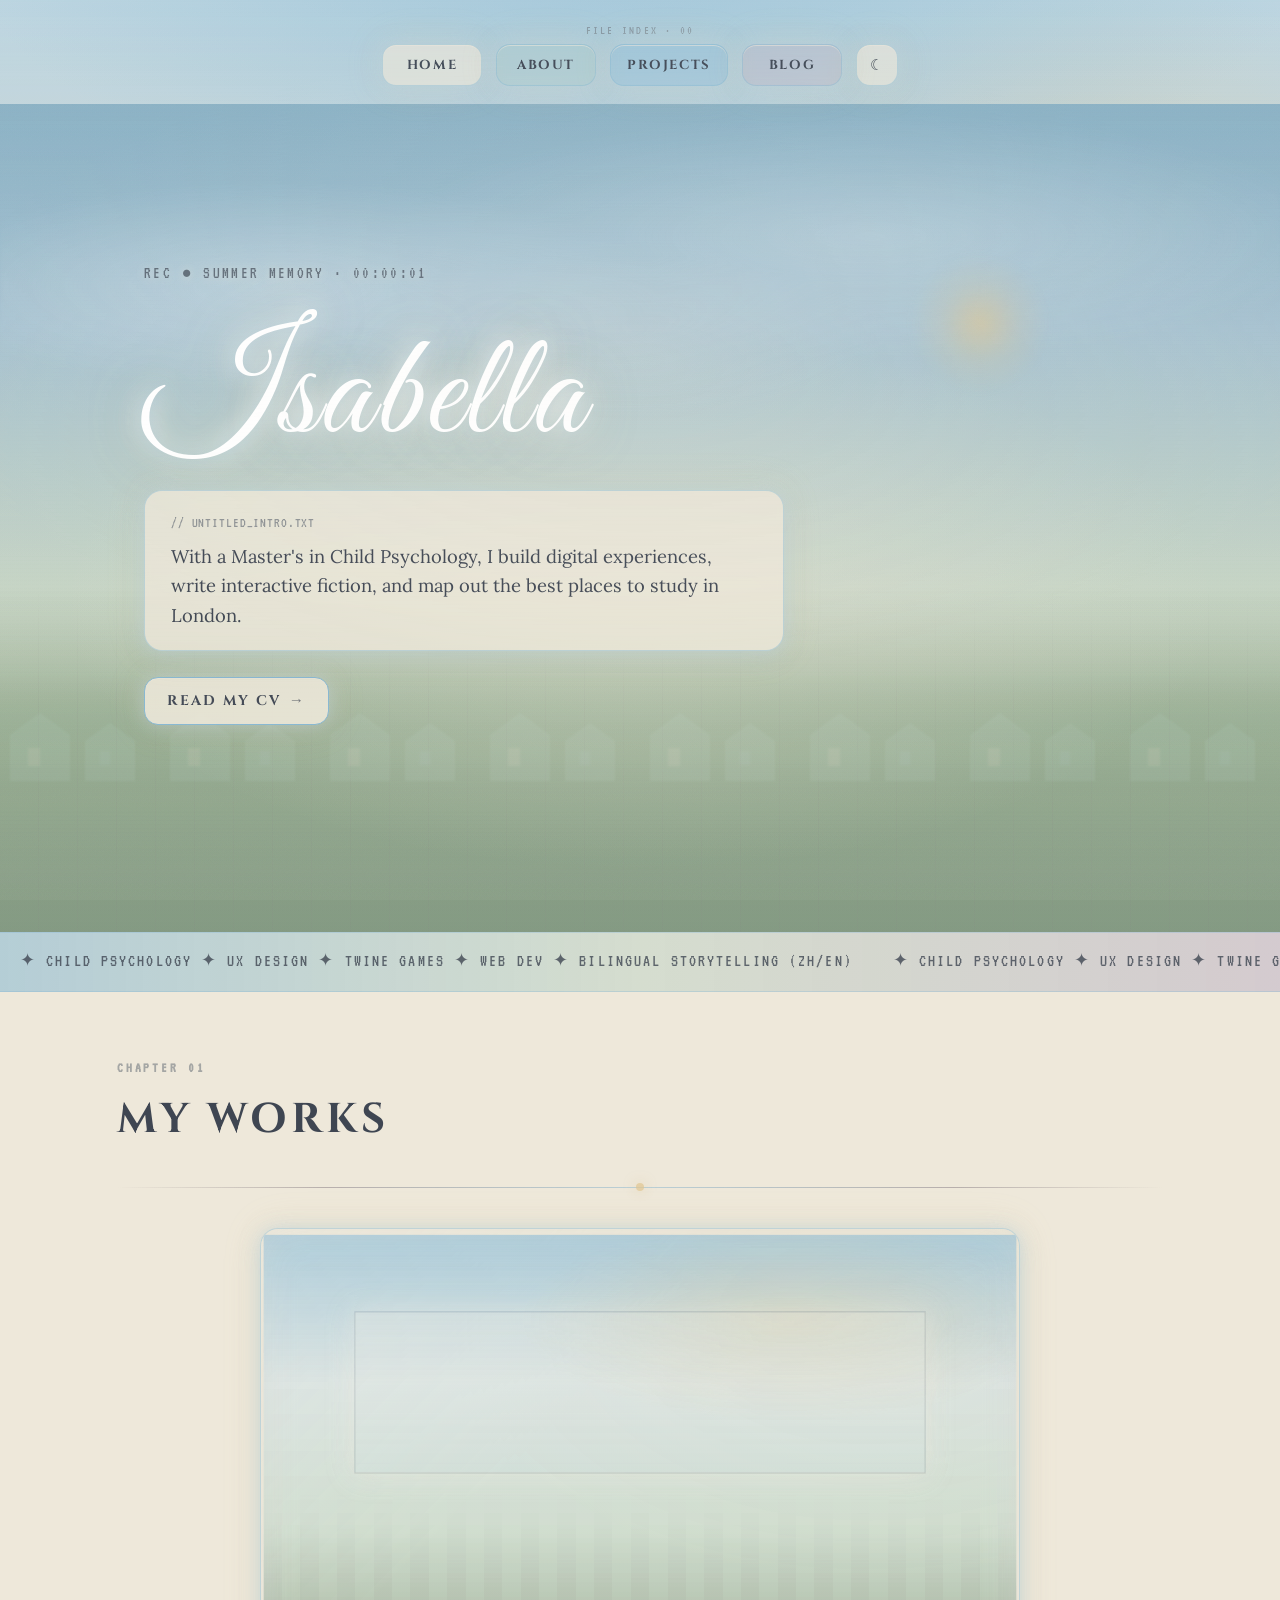
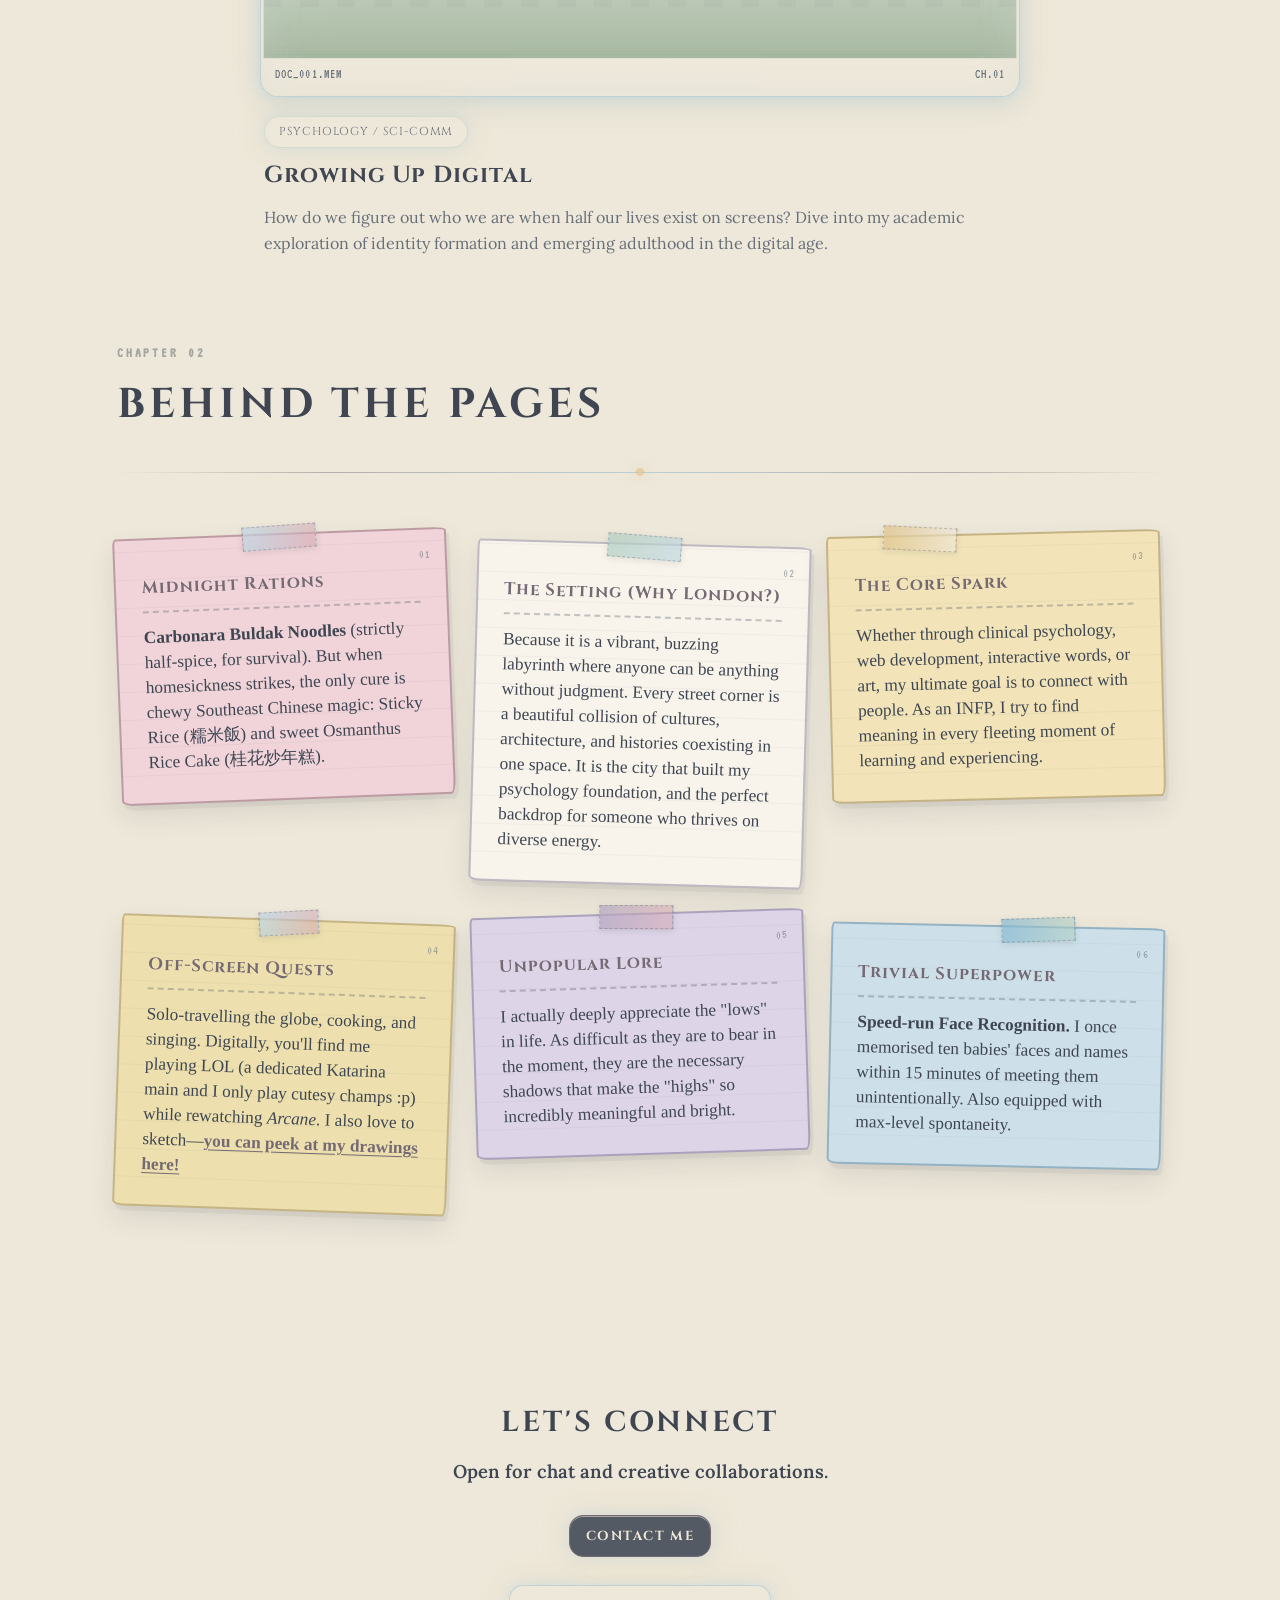
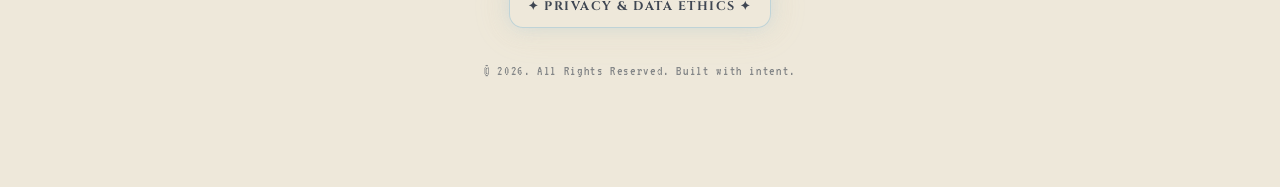
==== commit 52cc16ac: "Refresh portfolio theme, contact, and branding. Add shared light/dark theme styles, tone down neon d" ====
--- a/index.html
+++ b/index.html
@@ -1,203 +1,294 @@
 <!DOCTYPE html>
 <html lang="en">
 <head>
+    <meta name="robots" content="noai, noimageai">
     <meta charset="UTF-8">
     <meta name="viewport" content="width=device-width, initial-scale=1.0">
     <title>Isabella's Portfolio</title>
-    
+
     <link rel="preconnect" href="https://fonts.googleapis.com">
     <link rel="preconnect" href="https://fonts.gstatic.com" crossorigin>
-    <link href="https://fonts.googleapis.com/css2?family=Cinzel:wght@400;600;700;900&family=Crafty+Girls&family=Lora:ital,wght@0,400;0,600;0,700;1,400&display=swap" rel="stylesheet">    <style>
-        :root {
-            --night-base: #15121A;       
-            --cream-text: #E3D8C1;       
-            --gold-accent: #DEBFA0;      
-            --bright-lavender: #C2B4C6;  
-            --glass-wash: rgba(21, 18, 26, 0.75); 
-        }
-
-        * {
-            box-sizing: border-box;
+    <link href="https://fonts.googleapis.com/css2?family=Cinzel:wght@400;600;700;900&family=Cormorant+Garamond:ital,wght@0,400;0,600;0,700;1,400&family=Crafty+Girls&family=Great+Vibes&family=Lora:ital,wght@0,400;0,600;1,400&family=VT323&display=swap" rel="stylesheet">
+    <script>
+        (function () {
+            try {
+                var t = localStorage.getItem("portfolio-theme");
+                if (t === "dark" || (!t && window.matchMedia("(prefers-color-scheme: dark)").matches)) {
+                    document.documentElement.setAttribute("data-theme", "dark");
+                }
+            } catch (e) {}
+        })();
+    </script>
+    <link rel="stylesheet" href="theme.css">
+    <style>
+        * { box-sizing: border-box; margin: 0; padding: 0; }
+
+        body {
+            font-size: 1.15rem;
+            padding: 0;
+        }
+
+        body > * { position: relative; z-index: 1; }
+
+        /* ---------- Hero: cinematic summer memory ---------- */
+        .hero {
+            position: relative;
+            min-height: 92vh;
+            display: flex;
+            flex-direction: column;
+            justify-content: center;
+            align-items: flex-start;
+            text-align: left;
+            padding:
+                0
+                clamp(1.5rem, 6vw, 4rem)
+                clamp(2.5rem, 6vw, 4.5rem)
+                clamp(2.5rem, 12vw, 9rem);
+            overflow: hidden;
+            isolation: isolate;
+        }
+
+        .hero-content {
+            position: relative;
+            z-index: 10;
+            width: min(680px, 100%);
+            max-width: 680px;
             margin: 0;
-            padding: 0;
-        }
-
-        /* --------------------------------------
-           THE SPARKLE CURSOR (BULLETPROOFED)
-           -------------------------------------- */
-        html, body {
-            cursor: url('sparkle.png') 16 16, auto !important; 
-        }
-
-        a, button, .nav-btn, .stylized-button, .project-card {
-            cursor: url('sparkle.png') 16 16, pointer !important; 
-        }
-
-        /* --------------------------------------
-           THE BLUR & DARKEN TRICK
-           -------------------------------------- */
-        body::before {
-            content: "";
-            position: fixed;
-            top: -15px; left: -15px; right: -15px; bottom: -15px;
-            background-image: url('YOUR-NIGHTSKY-BACKGROUND.png');
-            background-size: cover;
-            background-position: center;
-            background-attachment: fixed; 
-            filter: blur(8px) brightness(0.5); 
-            z-index: -10; 
-        }
-
-        body {
-            background-color: var(--night-base); 
-            color: var(--cream-text);
-            font-family: 'Lora', serif;
-            font-size: 1.25rem;
+            padding-top: clamp(1.5rem, 4vh, 3rem);
+            padding-bottom: 1rem;
+            display: flex;
+            flex-direction: column;
+            align-items: flex-start;
+        }
+
+        .hero-meta {
+            font-family: "VT323", monospace;
+            font-size: 1.05rem;
+            letter-spacing: 0.14em;
+            color: var(--dream-ink);
+            opacity: 0.7;
+            margin-bottom: 22px;
+            text-shadow: 0 1px 8px rgba(238, 232, 218, 0.8);
+        }
+
+        .hero-name {
+            font-family: "Great Vibes", cursive;
+            font-size: clamp(5.5rem, 14vw, 9rem);
             font-weight: 400;
-            line-height: 1.7;
-            padding: 0 10% 5% 10%; 
-            overflow-x: hidden;
-            text-shadow: 1px 1px 3px rgba(0,0,0,0.8); 
-        }
-
-        h1, h2, h3, .cinzel-font {
-            font-family: 'Cinzel', serif;
-            font-weight: 700;
-            letter-spacing: 1.5px;
-        }
-
-        /* --------------------------------------
-           CUSTOM IMAGE NAVIGATION
-           -------------------------------------- */
-        .main-menu {
-            display: flex;
-            justify-content: center;
-            flex-wrap: wrap;
-            gap: 15px; 
-            padding: 30px 0 10px 0;
-            z-index: 20; /* Elevated */
-            position: relative;
-        }
-
-        .nav-btn {
-            display: flex;
-            justify-content: center;
-            align-items: center;
-            width: 160px; 
-            height: 55px; 
-            font-family: 'Cinzel', serif;
-            font-size: 1.1rem;
-            font-weight: 900;
-            text-transform: uppercase;
-            text-decoration: none;
-            color: var(--cream-text);
-            text-shadow: 1px 1px 5px rgba(0,0,0,0.9); 
-            background-size: 100% 100%;
-            background-position: center;
-            background-repeat: no-repeat;
-            transition: transform 0.2s ease, filter 0.2s ease;
-        }
-
-        .nav-btn:hover {
-            transform: scale(1.05);
-            filter: brightness(1.2);
-            color: var(--gold-accent);
-        }
-
-        .btn-home     { background-image: url('button 1.png'); }
-        .btn-about    { background-image: url('button 2.png'); }
-        .btn-projects { background-image: url('button 3.png'); }
-        .btn-blog     { background-image: url('button 4.png'); }
-        .btn-contact  { background-image: url('yellow button.png'); color: var(--night-base); text-shadow: none; }
-
-        /* --------------------------------------
-           HEADER 
-           -------------------------------------- */
-        header {
-            display: flex;
-            flex-direction: row; 
-            justify-content: space-between;
-            align-items: center;
-            text-align: left; 
-            margin-bottom: 60px;
-            padding-top: 40px; 
-            gap: 50px; 
-            position: relative;
+            line-height: 0.95;
+            color: #fff;
+            text-shadow:
+                0 0 24px rgba(255, 255, 255, 0.9),
+                0 0 48px rgba(223, 197, 143, 0.5),
+                0 2px 12px rgba(134, 184, 211, 0.35);
+            margin-top: 0.15em;
+            margin-bottom: 22px;
+            letter-spacing: 0.02em;
+        }
+
+        [data-theme="dark"] .hero-name {
+            color: #F4F0E6;
+            text-shadow:
+                0 2px 14px rgba(20, 28, 36, 0.55),
+                0 0 28px rgba(143, 169, 187, 0.22);
+        }
+
+        .hero-caption {
+            display: block;
+            width: min(640px, 100%);
+            max-width: 640px;
+            padding: 20px 26px;
+            background: rgba(238, 232, 218, 0.82);
+            border: 1.5px solid rgba(134, 184, 211, 0.45);
+            border-radius: var(--radius-lg);
+            font-size: 1.15rem;
+            line-height: 1.6;
+            color: var(--dream-ink);
+            box-shadow: var(--btn-glow), var(--shadow-soft);
+            backdrop-filter: blur(3px);
+            text-align: left;
+        }
+
+        [data-theme="dark"] .hero-caption {
+            background: rgba(45, 58, 72, 0.82);
+            border-color: rgba(189, 214, 225, 0.35);
+            color: var(--dream-ink);
+        }
+
+        .hero-caption .pixel-label {
+            display: block;
+            margin-bottom: 8px;
+            opacity: 0.7;
+            font-size: 0.9rem;
+        }
+
+        .hero .stylized-button {
+            margin-top: 26px;
+            background: rgba(238, 232, 218, 0.9);
+            text-shadow: none;
+        }
+
+        [data-theme="dark"] .hero .stylized-button {
+            background: rgba(55, 70, 85, 0.9);
+            color: var(--dream-ink);
+            border-color: rgba(189, 214, 225, 0.45);
+        }
+
+        .hero-sky {
+            position: absolute;
+            inset: 0;
+            z-index: 0;
+            background:
+                linear-gradient(180deg,
+                    #7FA9BE 0%,
+                    #A7C2D0 28%,
+                    #C5D4C4 58%,
+                    #A8B998 80%,
+                    #8FA480 100%);
+            transform: scale(1.04);
+            animation: sky-breathe 28s ease-in-out infinite alternate;
+        }
+
+        [data-theme="dark"] .hero-sky {
+            background:
+                linear-gradient(180deg,
+                    #5F7384 0%,
+                    #6B7E88 28%,
+                    #687870 58%,
+                    #5E6C64 100%);
+        }
+
+        .hero-clouds {
+            position: absolute;
+            inset: 0;
+            z-index: 1;
+            pointer-events: none;
+            background:
+                radial-gradient(ellipse 42% 18% at 22% 22%, rgba(255, 255, 255, 0.32) 0%, transparent 70%),
+                radial-gradient(ellipse 55% 22% at 68% 16%, rgba(255, 255, 255, 0.28) 0%, transparent 68%),
+                radial-gradient(ellipse 30% 14% at 48% 28%, rgba(238, 232, 218, 0.22) 0%, transparent 70%);
+            filter: blur(2px);
+            opacity: 0.85;
+        }
+
+        [data-theme="dark"] .hero-clouds {
+            background:
+                radial-gradient(ellipse 42% 18% at 22% 22%, rgba(220, 230, 240, 0.28) 0%, transparent 70%),
+                radial-gradient(ellipse 55% 22% at 68% 16%, rgba(200, 215, 230, 0.22) 0%, transparent 68%);
+        }
+
+        .hero-sun {
+            position: absolute;
+            top: 18%;
+            right: 18%;
+            width: min(140px, 22vw);
+            height: min(140px, 22vw);
+            border-radius: 50%;
+            background: radial-gradient(circle, rgba(223, 197, 143, 0.65) 0%, rgba(223, 197, 143, 0.18) 40%, transparent 70%);
+            filter: blur(4px);
+            z-index: 1;
+            pointer-events: none;
+            animation: sun-pulse 8s ease-in-out infinite;
+        }
+
+        .hero-horizon {
+            position: absolute;
+            bottom: 0;
+            left: 0;
+            right: 0;
+            height: 42%;
+            z-index: 2;
+            pointer-events: none;
+            background:
+                repeating-linear-gradient(
+                    90deg,
+                    transparent 0 38px,
+                    rgba(117, 106, 115, 0.08) 38px 39px
+                ),
+                linear-gradient(180deg, transparent 0%, rgba(120, 151, 121, 0.55) 40%, rgba(100, 130, 105, 0.75) 100%);
+            mask-image: linear-gradient(180deg, transparent 0%, black 35%);
+        }
+
+        /* Soft house silhouettes — lighter, less uncanny */
+        .hero-houses {
+            position: absolute;
+            bottom: 18%;
+            left: 0;
+            right: 0;
+            height: 90px;
+            z-index: 3;
+            pointer-events: none;
+            opacity: 0.22;
+            background-image: url("data:image/svg+xml,%3Csvg xmlns='http://www.w3.org/2000/svg' width='160' height='90' viewBox='0 0 160 90'%3E%3Cg fill='%23AFCDBE' fill-opacity='0.7'%3E%3Cpath d='M10 88V42l30-22 30 22v46H10z'/%3E%3Crect x='28' y='55' width='12' height='18' fill='%23EEE8DA' fill-opacity='0.65'/%3E%3Cpath d='M85 88V48l25-18 25 18v40H85z'/%3E%3Crect x='100' y='58' width='10' height='14' fill='%23BDD6E1' fill-opacity='0.55'/%3E%3C/g%3E%3C/svg%3E");
+            background-repeat: repeat-x;
+            background-size: 160px 90px;
+            filter: blur(1px);
+        }
+
+        .hero-haze {
+            position: absolute;
+            inset: 0;
+            z-index: 5;
+            pointer-events: none;
+            background:
+                radial-gradient(ellipse 70% 50% at 50% 60%, rgba(238, 232, 218, 0.35) 0%, transparent 65%),
+                linear-gradient(180deg, rgba(189, 214, 225, 0.15) 0%, transparent 40%, rgba(216, 216, 211, 0.2) 100%);
+            animation: haze-drift 20s ease-in-out infinite alternate;
+        }
+
+        [data-theme="dark"] .hero-haze {
+            background:
+                radial-gradient(ellipse 70% 50% at 50% 55%, rgba(70, 95, 115, 0.35) 0%, transparent 65%),
+                linear-gradient(180deg, rgba(90, 120, 145, 0.15) 0%, transparent 40%, rgba(60, 75, 70, 0.25) 100%);
+        }
+
+        @keyframes sky-breathe {
+            from { transform: scale(1.02); }
+            to { transform: scale(1.06); }
+        }
+
+        @keyframes haze-drift {
+            from { opacity: 0.85; transform: translateX(-1%); }
+            to { opacity: 1; transform: translateX(1.5%); }
+        }
+
+        @keyframes sun-pulse {
+            0%, 100% { opacity: 0.75; transform: scale(1); }
+            50% { opacity: 1; transform: scale(1.08); }
+        }
+
+        /* ---------- Page shell ---------- */
+        .page-shell {
+            padding: 0 clamp(1.25rem, 6vw, 5rem) 4rem;
+            max-width: 1200px;
+            margin: 0 auto;
+        }
+
+        /* ---------- Marquee: full-bleed across the screen ---------- */
+        .marquee-container {
+            width: 100%;
+            margin-left: 0;
+            margin-right: 0;
+            position: relative;
+            left: 0;
+            background: linear-gradient(90deg,
+                rgba(134, 184, 211, 0.55) 0%,
+                rgba(175, 205, 190, 0.4) 50%,
+                rgba(180, 168, 194, 0.45) 100%);
+            border-top: 1px solid rgba(134, 184, 211, 0.35);
+            border-bottom: 1px solid rgba(134, 184, 211, 0.35);
+            padding: 14px 0;
+            overflow: hidden;
+            margin-bottom: 4rem;
             z-index: 10;
         }
 
-        .header-text { flex: 1; }
-
-        .hero-image {
-            width: 100%;
-            max-width: 350px; 
-            aspect-ratio: 1 / 1; 
-            object-fit: cover; 
-            border-radius: 12px;
-            border: 2px solid var(--gold-accent);
-            box-shadow: 0 0 30px rgba(0, 0, 0, 0.5); 
-        }
-
-        h1 {
-            font-size: clamp(3rem, 6vw, 5rem);
-            color: var(--gold-accent);
-            text-shadow: 2px 2px 6px rgba(0,0,0,0.9);
-            margin-bottom: 15px;
-        }
-
-        .subtitle {
-            font-size: 1.35rem;
-            max-width: 700px;
-            color: var(--cream-text);
-            font-weight: 600;
-        }
-
-        .stylized-button {
-            display: flex;
-            justify-content: center;
-            align-items: center;
-            width: 250px;
-            height: 100px;
-            margin-top: 35px;
-            font-family: 'Cinzel', serif;
-            font-size: 1.15rem;
-            font-weight: 900;
-            letter-spacing: 2px;
-            text-transform: uppercase;
-            color: var(--cream-text);
-            text-decoration: none;
-            background: transparent;
-            border: none;
-            background-image: url('small button.png');
-            background-size: 100% 100%; 
-            background-position: center;
-            background-repeat: no-repeat;
-            transition: all 0.3s ease;
-            text-shadow: 1px 1px 5px rgba(0,0,0,0.9);
-        }
-
-        .stylized-button:hover {
-            transform: scale(1.03);
-            filter: brightness(1.1);
-            color: var(--gold-accent);
-        }
-
-        /* --------------------------------------
-           THE EDGE-TO-EDGE MARQUEE 
-           -------------------------------------- */
-        .marquee-container {
+        /* Break out of .page-shell if nested; when sibling of hero, span viewport */
+        body > .marquee-container {
             width: 100vw;
-            position: relative;
-            left: 50%; right: 50%;
-            margin-left: -50vw; margin-right: -50vw;
-            background: var(--glass-wash);
-            border-top: 1px solid var(--gold-accent);
-            border-bottom: 1px solid var(--gold-accent);
-            padding: 18px 0;
-            overflow: hidden;
-            margin-bottom: 80px;
-            backdrop-filter: blur(8px);
-            z-index: 10;
+            max-width: 100vw;
+            margin-left: calc(50% - 50vw);
+            margin-right: calc(50% - 50vw);
         }
 
         .marquee-content {
@@ -207,342 +298,631 @@
         }
 
         .marquee-content span {
-            font-family: 'Cinzel', serif;
-            color: var(--cream-text); 
-            font-size: 1.3rem;
-            font-weight: 700;
+            font-family: "VT323", monospace;
+            color: var(--dream-ink);
+            font-size: 1.1rem;
             white-space: nowrap;
-            letter-spacing: 3px;
+            letter-spacing: 0.12em;
             padding: 0 20px;
-            text-shadow: 0 0 8px rgba(222, 191, 160, 0.3), 0 0 15px rgba(227, 216, 193, 0.2);
+            opacity: 0.8;
         }
 
         @keyframes scroll {
             0% { transform: translateX(0%); }
-            100% { transform: translateX(-50%); } 
-        }
-
-        /* --------------------------------------
-           ILLUSTRATED PROJECTS 
-           -------------------------------------- */
+            100% { transform: translateX(-50%); }
+        }
+
+        /* ---------- Section titles ---------- */
+        .section-block {
+            margin-bottom: 5rem;
+            position: relative;
+        }
+
         .section-title {
-            font-size: 3rem;
-            margin-bottom: 50px;
-            text-align: center;
-            color: var(--gold-accent);
-            text-shadow: 3px 3px 6px rgba(0,0,0,0.8);
-            position: relative;
-            z-index: 10;
-        }
-
+            font-family: "Cinzel", serif;
+            font-size: clamp(2rem, 4vw, 2.6rem);
+            font-weight: 700;
+            letter-spacing: 0.1em;
+            text-transform: uppercase;
+            text-align: left;
+            margin-bottom: 2rem;
+            color: var(--dream-ink);
+            position: relative;
+        }
+
+        .section-title .pixel-label {
+            display: block;
+            margin-bottom: 4px;
+            font-size: 0.9rem;
+            opacity: 0.55;
+            letter-spacing: 0.2em;
+        }
+
+        .section-path {
+            height: 1px;
+            width: 100%;
+            margin: 0 0 2.5rem;
+            background: linear-gradient(90deg,
+                transparent,
+                rgba(117, 106, 115, 0.45) 20%,
+                rgba(134, 184, 211, 0.5) 50%,
+                rgba(117, 106, 115, 0.45) 80%,
+                transparent);
+            position: relative;
+        }
+
+        .section-path::after {
+            content: "";
+            position: absolute;
+            left: 50%;
+            top: -4px;
+            width: 8px;
+            height: 8px;
+            border-radius: 50%;
+            background: rgba(223, 197, 143, 0.7);
+            box-shadow: 0 0 12px rgba(223, 197, 143, 0.5);
+            transform: translateX(-50%);
+        }
+
+        /* ---------- Projects as photo / window memories ---------- */
         .projects {
             display: grid;
-            grid-template-columns: 1fr 1fr; 
-            gap: 40px; 
-            margin-bottom: 100px;
-            position: relative;
-            z-index: 10;
+            grid-template-columns: 1fr;
+            gap: 28px;
+            align-items: stretch;
+            max-width: 720px;
+        }
+
+        .projects--single {
+            max-width: 760px;
+            margin: 0 auto;
         }
 
         .project-card {
             display: flex;
-            align-items: center;
-            gap: 25px; 
-            background: var(--glass-wash);
-            border: 1px solid rgba(222, 191, 160, 0.3);
-            border-radius: 8px;
-            padding: 25px;
+            flex-direction: column;
             text-decoration: none;
             color: inherit;
-            transition: all 0.4s ease;
-            backdrop-filter: blur(10px);
-        }
-
-        .project-card:hover {
-            transform: translateY(-5px);
-            border-color: var(--gold-accent);
-            box-shadow: 0 10px 30px rgba(0,0,0,0.8); 
-            background: rgba(21, 18, 26, 0.9);
-        }
-
-        .project-img {
-            width: 35%; 
-            aspect-ratio: 1 / 1; 
-            border-radius: 6px;
-            border: 1px solid var(--gold-accent);
+            background: transparent;
+            border: none;
+            border-radius: 0;
+            padding: 0;
+            box-shadow: none;
+            position: relative;
+            overflow: visible;
+            cursor: inherit;
+            transition: transform var(--transition-mid) ease;
+        }
+
+        .project-window {
+            position: relative;
+            background: rgba(238, 232, 218, 0.45);
+            border: 1.5px solid var(--border-dream);
+            border-radius: var(--radius-lg);
+            padding: 10px 10px 0;
+            overflow: hidden;
+            box-shadow: var(--shadow-soft), var(--btn-glow);
+        }
+
+        [data-theme="dark"] .project-window {
+            background: rgba(45, 58, 72, 0.65);
+        }
+
+        .project-window::before {
+            content: "";
+            position: absolute;
+            inset: 0;
+            z-index: 2;
+            pointer-events: none;
+            background:
+                linear-gradient(135deg, rgba(238, 232, 218, 0.25), transparent 40%),
+                radial-gradient(ellipse at 80% 20%, rgba(223, 197, 143, 0.15), transparent 50%);
+            mix-blend-mode: soft-light;
+            transition: opacity var(--transition-mid) ease;
+        }
+
+        .project-window::after {
+            content: "";
+            position: absolute;
+            inset: 0;
+            z-index: 3;
+            pointer-events: none;
+            box-shadow: inset 0 0 40px rgba(216, 216, 211, 0.45);
+            opacity: 0.8;
+            transition: opacity var(--transition-mid) ease;
+        }
+
+        .project-preview {
+            display: block;
+            width: 100%;
+            aspect-ratio: 16 / 9;
             object-fit: cover;
-            box-shadow: 0 5px 15px rgba(0,0,0,0.6);
-        }
-
-        .project-info { width: 65%; }
+            filter: saturate(var(--img-saturation)) contrast(var(--img-contrast)) brightness(1.05);
+            transition:
+                filter var(--transition-mid) ease,
+                transform var(--transition-slow) ease;
+            transform: scale(1.02);
+        }
+
+        .project-preview--abstract {
+            position: relative;
+            background:
+                radial-gradient(ellipse 60% 40% at 70% 20%, rgba(223, 197, 143, 0.35), transparent 60%),
+                linear-gradient(180deg, rgba(134, 184, 211, 0.75) 0%, rgba(189, 214, 225, 0.5) 35%, rgba(175, 205, 190, 0.55) 70%, rgba(120, 151, 121, 0.65) 100%);
+        }
+
+        .project-preview--abstract::before {
+            content: "";
+            position: absolute;
+            inset: 18% 12% auto;
+            height: 38%;
+            border: 1px solid rgba(63, 70, 82, 0.18);
+            background: linear-gradient(180deg, rgba(238, 232, 218, 0.25), rgba(189, 214, 225, 0.15));
+            box-shadow: 0 0 24px rgba(238, 232, 218, 0.35);
+        }
+
+        .project-preview--abstract::after {
+            content: "";
+            position: absolute;
+            bottom: 12%;
+            left: 0;
+            right: 0;
+            height: 28%;
+            background:
+                repeating-linear-gradient(90deg, rgba(117, 106, 115, 0.2) 0 18px, transparent 18px 36px);
+            opacity: 0.35;
+            mask-image: linear-gradient(180deg, transparent, black);
+        }
+
+        .project-filemeta {
+            display: flex;
+            justify-content: space-between;
+            gap: 12px;
+            padding: 8px 4px 10px;
+            font-family: "VT323", monospace;
+            font-size: 0.85rem;
+            letter-spacing: 0.08em;
+            color: var(--dream-muted-text);
+            background: rgba(238, 232, 218, 0.65);
+            border-top: 1px solid var(--border-soft);
+        }
+
+        .project-info {
+            width: 100%;
+            padding: 16px 4px 4px;
+        }
+
         .project-info h3 {
+            font-family: "Cinzel", serif;
+            font-size: 1.45rem;
+            margin: 8px 0 10px;
+            color: var(--dream-ink);
+            letter-spacing: 0.04em;
+        }
+
+        .project-info p {
+            color: var(--dream-muted-text);
+            font-size: 1rem;
+            line-height: 1.6;
+        }
+
+        .project-card:hover .project-preview {
+            filter: saturate(1) contrast(1) brightness(1);
+            transform: scale(1.05);
+        }
+
+        .project-card:hover .project-window::before,
+        .project-card:hover .project-window::after {
+            opacity: 0.25;
+        }
+
+        .project-card:hover .project-window {
+            box-shadow: var(--btn-glow-strong), var(--shadow-lift);
+        }
+
+        .project-card:focus-visible {
+            outline: 2px solid var(--focus-ring);
+            outline-offset: 4px;
+        }
+
+        .project-card[role="button"] {
+            cursor: inherit;
+        }
+
+        /* ---------- Memory / post-it board: doodle scrapbook ---------- */
+        .notes-board {
+            display: grid;
+            grid-template-columns: repeat(3, 1fr);
+            gap: 28px 22px;
+            align-items: start;
+            position: relative;
+            z-index: 20;
+            padding: 20px 0 48px;
+        }
+
+        .memory-card {
+            position: relative;
+            padding: 34px 26px 28px;
+            min-height: 230px;
+            background: #F7F2E8;
+            border: 2px solid rgba(90, 95, 105, 0.45);
+            border-radius: 3px 14px 4px 12px / 8px 3px 16px 5px;
+            color: var(--dream-ink);
+            box-shadow:
+                3px 5px 0 rgba(90, 95, 105, 0.08),
+                0 12px 26px rgba(63, 70, 82, 0.12);
+            transition: box-shadow var(--transition-mid) ease, transform var(--transition-mid) ease;
+            margin-top: 0;
+            background-image:
+                repeating-linear-gradient(
+                    0deg,
+                    transparent,
+                    transparent 27px,
+                    rgba(90, 95, 105, 0.06) 27px,
+                    rgba(90, 95, 105, 0.06) 28px
+                );
+        }
+
+        /* Soft washi-tape strip */
+        .memory-card::after {
+            content: "";
+            position: absolute;
+            top: -10px;
+            left: 50%;
+            width: 72px;
+            height: 22px;
+            transform: translateX(-50%) rotate(-2deg);
+            background: linear-gradient(100deg, rgba(189, 214, 225, 0.75), rgba(213, 163, 173, 0.55));
+            border: 1px dashed rgba(90, 95, 105, 0.35);
+            box-shadow: 0 2px 6px rgba(63, 70, 82, 0.12);
+            pointer-events: none;
+            z-index: 2;
+        }
+
+        .memory-card:nth-child(1) {
+            background-color: #F0D4D9;
+            border-color: rgba(150, 110, 120, 0.55);
+            transform: rotate(-2.2deg);
+        }
+        .memory-card:nth-child(2) {
+            background-color: #F8F4EC;
+            border-color: rgba(120, 115, 140, 0.45);
+            transform: rotate(1.6deg);
+            margin-top: 10px;
+        }
+        .memory-card:nth-child(2)::after {
+            background: linear-gradient(100deg, rgba(175, 205, 190, 0.7), rgba(189, 214, 225, 0.65));
+            transform: translateX(-50%) rotate(3deg);
+        }
+        .memory-card:nth-child(3) {
+            background-color: #F2E4B8;
+            border-color: rgba(160, 140, 90, 0.55);
+            transform: rotate(-1.4deg);
+        }
+        .memory-card:nth-child(3)::after {
+            left: 28%;
+            transform: translateX(-50%) rotate(4deg);
+            background: linear-gradient(100deg, rgba(223, 197, 143, 0.8), rgba(238, 232, 218, 0.6));
+        }
+        .memory-card:nth-child(4) {
+            background-color: #EDE0AE;
+            border-color: rgba(160, 140, 90, 0.5);
+            transform: rotate(2deg);
+            margin-top: 6px;
+        }
+        .memory-card:nth-child(4)::after {
+            width: 58px;
+            transform: translateX(-50%) rotate(-5deg);
+        }
+        .memory-card:nth-child(5) {
+            background-color: #DDD4E8;
+            border-color: rgba(130, 120, 155, 0.55);
+            transform: rotate(-1.8deg);
+        }
+        .memory-card:nth-child(5)::after {
+            background: linear-gradient(100deg, rgba(180, 168, 194, 0.75), rgba(213, 163, 173, 0.5));
+            transform: translateX(-50%) rotate(2deg);
+        }
+        .memory-card:nth-child(6) {
+            background-color: #CDE0EA;
+            border-color: rgba(100, 140, 165, 0.55);
+            transform: rotate(1.2deg);
+            margin-top: 12px;
+        }
+        .memory-card:nth-child(6)::after {
+            left: 62%;
+            transform: translateX(-50%) rotate(-3deg);
+            background: linear-gradient(100deg, rgba(134, 184, 211, 0.7), rgba(175, 205, 190, 0.55));
+        }
+
+        [data-theme="dark"] .memory-card {
+            box-shadow: 2px 4px 0 rgba(0, 0, 0, 0.2), 0 10px 22px rgba(16, 22, 28, 0.35);
+            border-color: rgba(180, 188, 196, 0.22);
+            background-image:
+                repeating-linear-gradient(
+                    0deg,
+                    transparent,
+                    transparent 27px,
+                    rgba(242, 238, 232, 0.04) 27px,
+                    rgba(242, 238, 232, 0.04) 28px
+                );
+        }
+
+        /* Soft dusk paper — tinted but desaturated (no neon) */
+        [data-theme="dark"] .memory-card:nth-child(1) { background-color: #4A4246; border-color: rgba(168, 150, 154, 0.28); }
+        [data-theme="dark"] .memory-card:nth-child(2) { background-color: #43484C; border-color: rgba(160, 170, 178, 0.26); }
+        [data-theme="dark"] .memory-card:nth-child(3) { background-color: #4A4740; border-color: rgba(170, 162, 140, 0.28); }
+        [data-theme="dark"] .memory-card:nth-child(4) { background-color: #48453E; border-color: rgba(168, 160, 138, 0.26); }
+        [data-theme="dark"] .memory-card:nth-child(5) { background-color: #45434A; border-color: rgba(158, 154, 168, 0.28); }
+        [data-theme="dark"] .memory-card:nth-child(6) { background-color: #40464A; border-color: rgba(150, 164, 174, 0.28); }
+
+        [data-theme="dark"] .memory-card::after {
+            background: linear-gradient(100deg, rgba(120, 132, 142, 0.45), rgba(110, 118, 128, 0.35));
+            border-color: rgba(200, 206, 212, 0.2);
+            box-shadow: 0 2px 5px rgba(0, 0, 0, 0.25);
+        }
+
+        [data-theme="dark"] .memory-card:nth-child(2)::after {
+            background: linear-gradient(100deg, rgba(118, 132, 126, 0.4), rgba(120, 132, 142, 0.35));
+        }
+
+        [data-theme="dark"] .memory-card:nth-child(3)::after {
+            background: linear-gradient(100deg, rgba(140, 132, 112, 0.42), rgba(120, 124, 128, 0.32));
+        }
+
+        [data-theme="dark"] .memory-card:nth-child(5)::after {
+            background: linear-gradient(100deg, rgba(128, 124, 140, 0.4), rgba(130, 122, 128, 0.32));
+        }
+
+        [data-theme="dark"] .memory-card:nth-child(6)::after {
+            background: linear-gradient(100deg, rgba(112, 128, 138, 0.4), rgba(118, 130, 126, 0.32));
+        }
+
+        [data-theme="dark"] .memory-card h4 {
+            border-bottom-color: rgba(200, 206, 212, 0.2);
+            color: var(--dream-muted-text);
+        }
+
+        [data-theme="dark"] .memory-card:hover {
+            box-shadow: 2px 6px 0 rgba(0, 0, 0, 0.22), 0 14px 28px rgba(16, 22, 28, 0.4);
+        }
+
+        [data-theme="dark"] .memory-card a:hover {
+            background: rgba(170, 185, 198, 0.18);
+        }
+
+        .memory-card::before {
+            content: attr(data-chapter);
+            position: absolute;
+            top: 14px;
+            right: 14px;
+            font-family: "VT323", monospace;
+            font-size: 0.78rem;
+            letter-spacing: 0.1em;
+            color: var(--dream-muted-text);
+            opacity: 0.55;
+        }
+
+        .memory-card h4 {
+            font-family: "Cinzel", serif;
+            font-size: 1.05rem;
+            margin-bottom: 12px;
+            padding-bottom: 8px;
+            border-bottom: 2px dashed rgba(90, 95, 105, 0.35);
+            color: var(--dream-dusk);
+            letter-spacing: 0.06em;
+        }
+
+        .memory-card p {
+            font-family: "Crafty Girls", cursive;
+            font-size: 1.08rem;
+            line-height: 1.45;
+            color: var(--dream-ink);
+        }
+
+        .memory-card a {
+            color: var(--dream-dusk);
+            font-weight: 600;
+            text-underline-offset: 3px;
+        }
+
+        .memory-card a:hover {
+            background: rgba(189, 214, 225, 0.4);
+        }
+
+        .memory-card:hover {
+            box-shadow: var(--btn-glow-strong), var(--shadow-lift);
+            z-index: 5;
+        }
+
+        .memory-card:nth-child(1):hover { transform: rotate(-1deg) translateY(-4px); }
+        .memory-card:nth-child(2):hover { transform: rotate(0.5deg) translateY(-4px); }
+        .memory-card:nth-child(3):hover { transform: rotate(-0.5deg) translateY(-4px); }
+        .memory-card:nth-child(4):hover { transform: rotate(1deg) translateY(-4px); }
+        .memory-card:nth-child(5):hover { transform: rotate(-0.8deg) translateY(-4px); }
+        .memory-card:nth-child(6):hover { transform: rotate(0.4deg) translateY(-4px); }
+
+        .section-block--notes {
+            position: relative;
+        }
+
+        /* ---------- Scroll reveal ---------- */
+        .reveal-on-scroll {
+            opacity: 0;
+            transform: translateY(36px);
+            filter: blur(4px);
+            transition:
+                opacity 0.9s ease,
+                transform 0.9s ease,
+                filter 0.9s ease;
+        }
+
+        .reveal-on-scroll.is-visible {
+            opacity: 1;
+            transform: translateY(0);
+            filter: blur(0);
+        }
+
+        .reveal-on-scroll .project-card,
+        .reveal-on-scroll .memory-card {
+            opacity: 0;
+            transition:
+                opacity 0.85s ease,
+                transform 0.85s ease,
+                box-shadow var(--transition-mid) ease;
+        }
+
+        .reveal-on-scroll .project-card {
+            transform: translateY(28px) scale(0.98);
+            transition-delay: 0.12s;
+        }
+
+        .reveal-on-scroll.is-visible .project-card {
+            opacity: 1;
+            transform: translateY(0) scale(1);
+        }
+
+        .reveal-on-scroll .memory-card:nth-child(1) { transform: translateY(28px) rotate(-2.2deg); transition-delay: 0.05s; }
+        .reveal-on-scroll .memory-card:nth-child(2) { transform: translateY(28px) rotate(1.6deg); transition-delay: 0.12s; }
+        .reveal-on-scroll .memory-card:nth-child(3) { transform: translateY(28px) rotate(-1.4deg); transition-delay: 0.18s; }
+        .reveal-on-scroll .memory-card:nth-child(4) { transform: translateY(28px) rotate(2deg); transition-delay: 0.24s; }
+        .reveal-on-scroll .memory-card:nth-child(5) { transform: translateY(28px) rotate(-1.8deg); transition-delay: 0.3s; }
+        .reveal-on-scroll .memory-card:nth-child(6) { transform: translateY(28px) rotate(1.2deg); transition-delay: 0.36s; }
+
+        .reveal-on-scroll.is-visible .memory-card:nth-child(1) { opacity: 1; transform: rotate(-2.2deg); }
+        .reveal-on-scroll.is-visible .memory-card:nth-child(2) { opacity: 1; transform: rotate(1.6deg); }
+        .reveal-on-scroll.is-visible .memory-card:nth-child(3) { opacity: 1; transform: rotate(-1.4deg); }
+        .reveal-on-scroll.is-visible .memory-card:nth-child(4) { opacity: 1; transform: rotate(2deg); }
+        .reveal-on-scroll.is-visible .memory-card:nth-child(5) { opacity: 1; transform: rotate(-1.8deg); }
+        .reveal-on-scroll.is-visible .memory-card:nth-child(6) { opacity: 1; transform: rotate(1.2deg); }
+
+        /* ---------- Footer ---------- */
+        footer {
+            margin-top: 40px;
+            padding: 60px 0 40px;
+            text-align: center;
+            position: relative;
+            z-index: 10;
+        }
+
+        footer h2 {
+            font-family: "Cinzel", serif;
             font-size: 1.8rem;
-            margin-bottom: 12px;
-            color: var(--gold-accent);
-            text-shadow: 1px 1px 4px rgba(0,0,0,0.8);
-        }
-
-        .role-pill {
-            display: inline-block;
-            padding: 4px 12px;
-            background: transparent;
-            color: var(--bright-lavender);
-            border: 1px solid var(--bright-lavender);
-            border-radius: 4px;
-            font-family: 'Cinzel', serif;
-            font-size: 0.85rem;
-            font-weight: 700;
-            letter-spacing: 1px;
-            margin-bottom: 15px;
-            text-shadow: none; 
-        }
-
-    /* ==========================================================
-           THE AUTHOR'S DESK (CROWDED, 3-IN-A-ROW, REAL PAPER)
-           ========================================================== */
-        .notes-board {
-            display: flex;
-            flex-wrap: wrap;
-            justify-content: center;
-            align-items: flex-start;
-            
-            /* Let the container stretch to the very edges */
-            max-width: 100vw; 
-            
-            /* The website body has 10% side padding. 
-               This negative 6.6vw margin pulls the board outward, 
-               reducing that blank edge space to exactly 1/3 of its original size! */
-            margin: 0 -6.6vw 100px -6.6vw; 
-            
-            position: relative; 
-            z-index: 20; 
-            padding: 40px 10px;
-        }
-
-        /* Squish the notes together so they overlap and look crowded */
-        .notes-board > div {
-            margin: 15px -15px; 
-        }
-
-        /* ---------------- TORN NOTES SHAPE ---------------- */
-        .torn-note-white, .torn-note-blue {
-            position: relative;
-            padding: 50px 40px; 
-            width: 100%;
-            max-width: 470px; /* Width set as requested */
-            
-            /* REAL PAPER: Grain and fiber texture overlay */
-            background-image: 
-                repeating-linear-gradient(45deg, rgba(0,0,0,0.015) 0px, rgba(0,0,0,0.015) 2px, transparent 2px, transparent 4px),
-                linear-gradient(90deg, rgba(255,255,255,0.05) 1px, transparent 1px),
-                linear-gradient(rgba(0,0,0,0.03) 1px, transparent 1px);
-            background-size: 6px 6px, 4px 100%, 100% 4px;
-            
-            /* Thinner, realistic paper edge */
-            border: 1px solid rgba(0, 0, 0, 0.12); 
-            border-radius: 3px; 
-            
-            /* Inset shadow makes the paper look slightly bent/dimpled */
-            box-shadow: inset 0 0 30px rgba(0,0,0,0.04), 4px 10px 20px rgba(0,0,0,0.3); 
-            transition: all 0.4s ease;
-            color: #1A2238 !important; 
-        }
-
-        /* The Washi Tape */
-        .torn-note-white::before, .torn-note-blue::before {
-            content: "";
-            position: absolute;
-            top: -15px;
-            left: 50%;
-            transform: translateX(-50%) rotate(4deg);
-            width: 110px;
-            height: 35px;
-            background-color: rgba(255, 255, 255, 0.7); 
-            border: 1px solid rgba(0,0,0,0.05);
-            box-shadow: 0 2px 5px rgba(0,0,0,0.1);
-            z-index: 10;
-        }
-
-        .torn-note-white { background-color: #FDFDFD !important; }
-        .torn-note-blue { background-color: #E1EEF6 !important; }
-
-
-        /* ---------------- POST-IT NOTES SHAPE ---------------- */
-        .post-it-yellow, .post-it-pink, .post-it-purple {
-            position: relative;
-            padding: 35px 30px;
-            width: 100%;
-            max-width: 470px; /* Width set as requested */
-            min-height: 280px;
-
-            /* REAL PAPER: Grain texture overlay */
-            background-image: 
-                repeating-linear-gradient(45deg, rgba(0,0,0,0.015) 0px, rgba(0,0,0,0.015) 2px, transparent 2px, transparent 4px),
-                linear-gradient(rgba(0,0,0,0.04) 1px, transparent 1px);
-            background-size: 8px 8px, 100% 3px;
-            
-            /* Thinner border */
-            border: 1px solid rgba(0, 0, 0, 0.1); 
-            border-radius: 3px; 
-            border-bottom-right-radius: 70px 5px; /* Dramatic page curl */
-            
-            /* Inset shadow creates depth on the flat surface */
-            box-shadow: inset 0 0 35px rgba(0,0,0,0.05), 4px 8px 18px rgba(0,0,0,0.35); 
-            transition: all 0.4s ease;
-            color: #1A2238 !important; 
-        }
-
-        /* The 3D shadow beneath the wider curled corner */
-        .post-it-yellow::after, .post-it-pink::after, .post-it-purple::after {
-            content: "";
-            position: absolute;
-            bottom: 10px;
-            right: 8px;
-            width: 85%;
-            height: 25px;
-            box-shadow: 0 15px 18px rgba(0,0,0,0.45);
-            transform: rotate(3deg);
-            z-index: -1;
-            border-radius: 50%;
-        }
-
-        .post-it-yellow { background-color: #FDF5C9 !important; }
-        .post-it-pink   { background-color: #FCE4EC !important; }
-        .post-it-purple { background-color: #EBE4F7 !important; }
-
-
-        /* ---------------- MESSY SCATTERED PLACEMENT ---------------- */
-        /* Specific tweaks to enhance the 3-in-a-row crowded look */
-        .notes-board > div:nth-child(1) { transform: rotate(-4deg);  margin-top: 35px; z-index: 2; }
-        .notes-board > div:nth-child(2) { transform: rotate(3deg);   margin-top: -10px; z-index: 1; }
-        .notes-board > div:nth-child(3) { transform: rotate(-5deg);  margin-top: 15px; z-index: 2; }
-        .notes-board > div:nth-child(4) { transform: rotate(4deg);   margin-top: -15px; z-index: 1; }
-        .notes-board > div:nth-child(5) { transform: rotate(-3deg);  margin-top: 25px; z-index: 2; }
-        .notes-board > div:nth-child(6) { transform: rotate(5deg);   margin-top: -20px; z-index: 1; }
-
-        /* HOVER INTERACTION */
-        .torn-note-white:hover, .torn-note-blue:hover, 
-        .post-it-yellow:hover, .post-it-pink:hover, .post-it-purple:hover {
-            transform: scale(1.05) rotate(0deg) translateY(-10px) !important;
-            z-index: 50 !important;
-            box-shadow: inset 0 0 15px rgba(0,0,0,0.02), 0 25px 45px rgba(0,0,0,0.7);
-            border-color: rgba(0,0,0,0.25) !important; 
-        }
-
-        /* Note Typography: Headings */
-        .torn-note-white h4, .torn-note-blue h4,
-        .post-it-yellow h4, .post-it-pink h4, .post-it-purple h4 {
-            font-family: 'Cinzel', serif !important; 
-            color: #9E7449 !important; 
-            font-size: 1.1rem; /* Reduced by 20% */
-            margin-bottom: 12px;
-            border-bottom: 2px dashed rgba(158, 116, 73, 0.3); 
-            padding-bottom: 6px;
-            text-shadow: none;
-            letter-spacing: 1px;
-        }
-
-        /* Note Typography: Paragraphs */
-        .torn-note-white p, .torn-note-blue p,
-        .post-it-yellow p, .post-it-pink p, .post-it-purple p {
-            font-family: "Crafty Girls", cursive !important;
-            font-weight: 400 !important;
-            font-style: normal !important;
-            font-size: 1.15rem; /* Reduced by 20% */
-            line-height: 1.4;
-            color: #2D3748 !important; 
-            text-shadow: none;
-            letter-spacing: 0.5px;
-            mix-blend-mode: multiply; /* Blends pencil text naturally into the paper */
-        }
-
-        .torn-note-white p strong, .torn-note-blue p strong,
-        .post-it-yellow p strong, .post-it-pink p strong, .post-it-purple p strong {
-            font-family: "Crafty Girls", cursive !important;
-            color: #1A2238 !important; 
-            font-weight: bold !important;
-        }
-
-        /* --------------------------------------
-           FOOTER 
-           -------------------------------------- */
-        footer {
-            margin-top: 80px;
-            padding: 60px 0;
-            text-align: center;
-            position: relative;
-            z-index: 10;
+            letter-spacing: 0.1em;
+            text-transform: uppercase;
+            margin-bottom: 8px;
         }
 
         .footer-button-wrapper {
             display: flex;
             justify-content: center;
-            margin: 30px 0;
-        }
-
-        @media (max-width: 1000px) {
-            header { flex-direction: column-reverse; text-align: center; }
-            .stylized-button { margin: 35px auto 0 auto; }
-            .projects { grid-template-columns: 1fr; }
-            .project-card { flex-direction: column; text-align: center; }
-            .project-img, .project-info { width: 100%; }
-            .project-img { max-width: 200px; }
-        }
-
-        /* --------------------------------------
-           STYLIZED PRIVACY LINK
-           -------------------------------------- */
-        .footer-privacy-wrapper {
-            margin-top: 25px;
-        }
-
-        .privacy-link-btn {
-            display: inline-block;
-            font-family: 'Cinzel', serif;
-            font-size: 0.8rem;
-            font-weight: 700;
-            color: var(--gold-accent);
-            text-decoration: none;
-            letter-spacing: 2px;
-            text-transform: uppercase;
-            padding: 10px 20px;
-            border: 1px solid rgba(222, 191, 160, 0.2); /* Faint gold border */
-            border-radius: 30px; /* Pill shape */
-            transition: all 0.3s ease;
-            background: rgba(21, 18, 26, 0.4); /* Dark translucent background */
-            backdrop-filter: blur(3px);
-        }
-
-        .privacy-link-btn:hover {
-            color: #FFF;
-            border-color: var(--gold-accent);
-            background: rgba(222, 191, 160, 0.1);
-            box-shadow: 0 0 15px rgba(222, 191, 160, 0.3); /* Soft golden glow */
-            transform: translateY(-2px);
-            letter-spacing: 3px; /* Subtle expansion effect */
-        }
-
+            margin: 28px 0;
+        }
+
+        .footer-privacy-wrapper { margin-top: 20px; }
+
+        .footer-copy {
+            margin-top: 32px;
+            font-size: 0.85rem;
+            opacity: 0.6;
+            font-family: "VT323", monospace;
+            letter-spacing: 0.12em;
+        }
+
+        /* ---------- Responsive ---------- */
+        @media (max-width: 900px) {
+            .projects {
+                grid-template-columns: 1fr;
+            }
+
+            .notes-board {
+                grid-template-columns: 1fr;
+            }
+
+            .memory-card:nth-child(n) {
+                margin-top: 0;
+                transform: rotate(0deg);
+            }
+
+            .reveal-on-scroll .memory-card:nth-child(n),
+            .reveal-on-scroll.is-visible .memory-card:nth-child(n) {
+                transform: none;
+            }
+
+            .memory-card:nth-child(n):hover {
+                transform: translateY(-4px);
+            }
+
+            .hero-name {
+                font-size: clamp(4.2rem, 18vw, 6.5rem);
+            }
+
+            .hero-caption {
+                font-size: 1.05rem;
+                padding: 16px 18px;
+            }
+
+            .hero {
+                padding-left: clamp(1.4rem, 6vw, 2.5rem);
+                padding-right: clamp(1.4rem, 6vw, 2.5rem);
+            }
+        }
+
+        @media (max-width: 600px) {
+            .main-menu::before { display: none; }
+            .hero-caption { font-size: 1rem; }
+        }
+
+        @media (prefers-reduced-motion: reduce) {
+            .hero-sky,
+            .hero-haze,
+            .hero-sun,
+            .marquee-content {
+                animation: none !important;
+            }
+
+            .reveal-on-scroll,
+            .reveal-on-scroll .project-card,
+            .reveal-on-scroll .memory-card {
+                opacity: 1 !important;
+                transform: none !important;
+                filter: none !important;
+                transition: none !important;
+            }
+        }
     </style>
+    <script src="theme.js" defer></script>
 </head>
-<body>
-
-    <nav class="main-menu">
+<body class="dream-body">
+
+    <nav class="main-menu" aria-label="Primary">
         <a href="/" class="nav-btn btn-home">Home</a>
         <a href="/about/" class="nav-btn btn-about">About</a>
         <a href="/projects/" class="nav-btn btn-projects">Projects</a>
         <a href="/blog/" class="nav-btn btn-blog">Blog</a>
+        <button type="button" class="theme-toggle" aria-label="Switch to dark mode" title="Dark mode">☾</button>
     </nav>
 
-    <header>
-        <div class="header-text">
-            <h1>Isabella</h1>
-            <p class="subtitle">With a Master's in Child Psychology, I build digital experiences, write interactive fiction, and map out the best places to study in London.</p>
+    <header class="hero">
+        <div class="hero-sky" aria-hidden="true"></div>
+        <div class="hero-clouds" aria-hidden="true"></div>
+        <div class="hero-sun" aria-hidden="true"></div>
+        <div class="hero-houses" aria-hidden="true"></div>
+        <div class="hero-horizon" aria-hidden="true"></div>
+        <div class="hero-haze" aria-hidden="true"></div>
+
+        <div class="hero-content">
+            <p class="hero-meta">REC ● SUMMER MEMORY · 00:00:01</p>
+            <h1 class="hero-name">Isabella</h1>
+            <div class="hero-caption">
+                <span class="pixel-label">// untitled_intro.txt</span>
+                <p class="subtitle">With a Master's in Child Psychology, I build digital experiences, write interactive fiction, and map out the best places to study in London.</p>
+            </div>
             <a href="cv.html" class="stylized-button">Read My CV</a>
         </div>
-        <img src="image_4.png" alt="Writing Illustration" class="hero-image">
     </header>
 
-    <div class="marquee-container">
+    <div class="marquee-container reveal-on-scroll" aria-hidden="true">
         <div class="marquee-content">
             <span>✦ CHILD PSYCHOLOGY ✦ UX DESIGN ✦ TWINE GAMES ✦ WEB DEV ✦ BILINGUAL STORYTELLING (ZH/EN) </span>
             <span>✦ CHILD PSYCHOLOGY ✦ UX DESIGN ✦ TWINE GAMES ✦ WEB DEV ✦ BILINGUAL STORYTELLING (ZH/EN) </span>
@@ -553,98 +933,116 @@
         </div>
     </div>
 
-    <h2 class="section-title">My Works</h2>
-    
-    <section class="projects">
-        
-        <a href="https://ivebeanworking.com" target="_blank" class="project-card">
-            <div class="project-info">
-                <span class="role-pill">WEB APP / UI/UX</span>
-                <h3>London Study Spots</h3>
-                <p>A custom-built application mapping study-friendly environments across London, rated on atmospheric and productivity metrics.</p>
+    <div class="page-shell">
+
+        <section class="section-block reveal-on-scroll" id="works" aria-labelledby="works-title">
+            <h2 class="section-title" id="works-title">
+                <span class="pixel-label">CHAPTER 01</span>
+                My Works
+            </h2>
+            <div class="section-path" aria-hidden="true"></div>
+
+            <div class="projects projects--single">
+
+                <a href="sci-comm.html" class="project-card">
+                    <div class="project-window">
+                        <div class="project-preview project-preview--abstract" role="img" aria-label=""></div>
+                        <div class="project-filemeta">
+                            <span>DOC_001.MEM</span>
+                            <span>CH.01</span>
+                        </div>
+                    </div>
+                    <div class="project-info">
+                        <span class="role-pill">PSYCHOLOGY / SCI-COMM</span>
+                        <h3>Growing Up Digital</h3>
+                        <p>How do we figure out who we are when half our lives exist on screens? Dive into my academic exploration of identity formation and emerging adulthood in the digital age.</p>
+                    </div>
+                </a>
+
             </div>
-        </a>
-
-       <a href="sci-comm.html" class="project-card">
-            <div class="project-info">
-                <span class="role-pill">PSYCHOLOGY / SCI-COMM</span>
-                <h3>Growing Up Digital</h3>
-                <p>How do we figure out who we are when half our lives exist on screens? Dive into my academic exploration of identity formation and emerging adulthood in the digital age.</p>
+        </section>
+
+        <section class="section-block section-block--notes reveal-on-scroll" aria-labelledby="behind-title">
+            <h2 class="section-title" id="behind-title">
+                <span class="pixel-label">CHAPTER 02</span>
+                Behind the Pages
+            </h2>
+            <div class="section-path" aria-hidden="true"></div>
+
+            <div class="notes-board">
+
+                <div class="memory-card" data-chapter="01">
+                    <h4>Midnight Rations</h4>
+                    <p><strong>Carbonara Buldak Noodles</strong> (strictly half-spice, for survival). But when homesickness strikes, the only cure is chewy Southeast Chinese magic: Sticky Rice (糯米飯) and sweet Osmanthus Rice Cake (桂花炒年糕).</p>
+                </div>
+
+                <div class="memory-card" data-chapter="02">
+                    <h4>The Setting (Why London?)</h4>
+                    <p>Because it is a vibrant, buzzing labyrinth where anyone can be anything without judgment. Every street corner is a beautiful collision of cultures, architecture, and histories coexisting in one space. It is the city that built my psychology foundation, and the perfect backdrop for someone who thrives on diverse energy.</p>
+                </div>
+
+                <div class="memory-card" data-chapter="03">
+                    <h4>The Core Spark</h4>
+                    <p>Whether through clinical psychology, web development, interactive words, or art, my ultimate goal is to connect with people. As an INFP, I try to find meaning in every fleeting moment of learning and experiencing.</p>
+                </div>
+
+                <div class="memory-card" data-chapter="04">
+                    <h4>Off-Screen Quests</h4>
+                    <p>Solo-travelling the globe, cooking, and singing. Digitally, you'll find me playing LOL (a dedicated Katarina main and I only play cutesy champs :p) while rewatching <em>Arcane</em>. I also love to sketch—<a href="art.html">you can peek at my drawings here!</a></p>
+                </div>
+
+                <div class="memory-card" data-chapter="05">
+                    <h4>Unpopular Lore</h4>
+                    <p>I actually deeply appreciate the "lows" in life. As difficult as they are to bear in the moment, they are the necessary shadows that make the "highs" so incredibly meaningful and bright.</p>
+                </div>
+
+                <div class="memory-card" data-chapter="06">
+                    <h4>Trivial Superpower</h4>
+                    <p><strong>Speed-run Face Recognition.</strong> I once memorised ten babies' faces and names within 15 minutes of meeting them unintentionally. Also equipped with max-level spontaneity.</p>
+                </div>
             </div>
-        </a>
-
-        <div class="project-card" onclick="underConstruction()">
-            <div class="project-info">
-                <span class="role-pill">AUTHOR / NARRATIVE DEV</span>
-                <h3>Interactive Fiction</h3>
-                <p>Character-driven short stories and choice-based narrative experiences built in Twine, exploring human connection.</p>
+        </section>
+
+        <footer class="reveal-on-scroll">
+            <h2>Let's Connect</h2>
+            <p style="color: var(--text-primary); font-weight: 600; margin-bottom: 12px;">Open for chat and creative collaborations.</p>
+
+            <div class="footer-button-wrapper">
+                <a href="mailto:contact@isabellaqian.com" class="nav-btn btn-contact">Contact Me</a>
             </div>
-        </div>
-
-    </section>
-    
-    <h2 class="section-title">Behind the Pages</h2>
-    
-    <div class="notes-board">
-
-        <div class="post-it-pink">
-            <h4>Midnight Rations</h4>
-            <p><strong>Carbonara Buldak Noodles</strong> (strictly half-spice, for survival). But when homesickness strikes, the only cure is chewy Southeast Chinese magic: Sticky Rice (糯米飯) and sweet Osmanthus Rice Cake (桂花炒年糕).</p>
-        </div>
-
-         <div class="torn-note-white">
-            <h4>The Setting (Why London?)</h4>
-            <p>Because it is a vibrant, buzzing labyrinth where anyone can be anything without judgment. Every street corner is a beautiful collision of cultures, architecture, and histories coexisting in one space. It is the city that built my psychology foundation, and the perfect backdrop for someone who thrives on diverse energy.</p>
-        </div>
-        
-        <div class="post-it-yellow">
-            <h4>The Core Spark</h4>
-            <p>Whether through clinical psychology, web development, interactive words, or art, my ultimate goal is to connect with people. As an INFP, I try to find meaning in every fleeting moment of learning and experiencing.</p>
-        </div>
-
-        <div class="post-it-yellow">
-            <h4>Off-Screen Quests</h4>
-            <p>Solo-travelling the globe, cooking, and singing. Digitally, you'll find me playing LOL (a dedicated Katarina main and I only play cutesy champs :p) while rewatching <em>Arcane</em>. I also love to sketch—<a href="art.html" style="color: #9E7449; font-weight: bold; text-decoration: underline;">you can peek at my drawings here!</a></p>
-        </div>
-
-        <div class="post-it-purple">
-            <h4>Unpopular Lore</h4>
-            <p>I actually deeply appreciate the "lows" in life. As difficult as they are to bear in the moment, they are the necessary shadows that make the "highs" so incredibly meaningful and bright.</p>
-        </div>
-
-        <div class="torn-note-blue">
-            <h4>Trivial Superpower</h4>
-            <p><strong>Speed-run Face Recognition.</strong> I once memorised ten babies' faces and names within 15 minutes of meeting them unintentionally. Also equipped with max-level spontaneity.</p>
-        </div>
-        
-
+
+            <div class="footer-privacy-wrapper">
+                <a href="privacy.html" class="privacy-link-btn">✦ Privacy & Data Ethics ✦</a>
+            </div>
+
+            <p class="footer-copy">
+                © <span id="currentYear"></span>. All Rights Reserved. Built with intent.
+            </p>
+        </footer>
     </div>
-
-    </div>
-    <footer>
-        <h2>Let's Connect</h2>
-        <p style="color: var(--cream-text); font-weight: 600; margin-bottom: 20px;">Open for chat and creative collaborations.</p>
-        
-        <div class="footer-button-wrapper">
-            <a href="mailto:hello@yourname.com" class="nav-btn btn-contact">Contact Me</a>
-        </div>
-
-       <div class="footer-privacy-wrapper">
-            <a href="privacy.html" class="privacy-link-btn">✦ Privacy & Data Ethics ✦</a>
-        </div>
-
-        <p style="margin-top: 35px; font-size: 0.8rem; opacity: 0.6; font-family: 'Cinzel', serif; letter-spacing: 2px;">
-            © <span id="currentYear"></span>. All Rights Reserved. Built with intent.
-        </p>
-    </footer>
 
     <script>
         document.getElementById("currentYear").textContent = new Date().getFullYear();
 
-        function underConstruction() {
-            alert("✨ This chapter is still being written! Please check back soon. ✨");
-        }
+        (function () {
+            var reduce = window.matchMedia("(prefers-reduced-motion: reduce)").matches;
+            var nodes = document.querySelectorAll(".reveal-on-scroll");
+            if (!nodes.length) return;
+            if (reduce || !("IntersectionObserver" in window)) {
+                nodes.forEach(function (el) { el.classList.add("is-visible"); });
+                return;
+            }
+            var observer = new IntersectionObserver(function (entries) {
+                entries.forEach(function (entry) {
+                    if (entry.isIntersecting) {
+                        entry.target.classList.add("is-visible");
+                        observer.unobserve(entry.target);
+                    }
+                });
+            }, { threshold: 0.18, rootMargin: "0px 0px -8% 0px" });
+            nodes.forEach(function (el) { observer.observe(el); });
+        })();
     </script>
-    
+
 </body>
 </html>
--- a/theme.css
+++ b/theme.css
@@ -0,0 +1,587 @@
+/* Dreamcore / liminal surrealism — shared palette, atmosphere, UI */
+
+:root {
+    /* Core photographic palette */
+    --dream-sky: #86B8D3;
+    --dream-sky-light: #BDD6E1;
+    --dream-mint: #AFCDBE;
+    --dream-grass: #789779;
+    --dream-pink: #D5A3AD;
+    --dream-lilac: #B4A8C2;
+    --dream-cream: #EEE8DA;
+    --dream-haze: #D8D8D3;
+    --dream-sunset: #DFC58F;
+    --dream-dusk: #756A73;
+    --dream-ink: #3F4652;
+    --dream-muted-text: #686F78;
+
+    /* Effect controls */
+    --haze-opacity: 0.28;
+    --grain-opacity: 0.08;
+    --scanline-opacity: 0.015;
+    --glow-intensity: 0.55;
+    --img-saturation: 0.9;
+    --img-contrast: 0.96;
+    --transition-slow: 1.8s;
+    --transition-mid: 0.55s;
+    --transition-fast: 0.28s;
+    --caption-surface: rgba(238, 232, 218, 0.88);
+    --border-dream: rgba(134, 184, 211, 0.45);
+    --border-soft: rgba(175, 205, 190, 0.45);
+    --focus-ring: rgba(134, 184, 211, 0.7);
+    --btn-glow: 0 0 18px rgba(189, 214, 225, 0.55), 0 0 36px rgba(223, 197, 143, 0.22);
+    --btn-glow-strong: 0 0 22px rgba(189, 214, 225, 0.75), 0 0 48px rgba(223, 197, 143, 0.35);
+
+    /* Mapped aliases (legacy page CSS) */
+    --bg-base: var(--dream-cream);
+    --card-base: rgba(238, 232, 218, 0.82);
+    --sand: rgba(189, 214, 225, 0.45);
+    --beige: var(--dream-haze);
+    --taupe: var(--dream-lilac);
+    --clay: var(--dream-sky);
+    --earth: var(--dream-dusk);
+    --moss: var(--dream-mint);
+    --moss-deep: var(--dream-ink);
+    --warm-sand: var(--dream-cream);
+    --warm-clay: var(--dream-pink);
+    --ink: var(--dream-ink);
+    --text-primary: var(--dream-ink);
+    --text-secondary: var(--dream-muted-text);
+    --text-light: var(--dream-cream);
+    --border-color: var(--border-dream);
+    --border-sage: rgba(175, 205, 190, 0.55);
+    --radius-sm: 10px;
+    --radius-md: 14px;
+    --radius-lg: 18px;
+    --shadow-soft: 0 8px 28px rgba(134, 184, 211, 0.18);
+    --shadow-lift: 0 14px 36px rgba(134, 184, 211, 0.28);
+    --shadow-ink: rgba(63, 70, 82, 0.16);
+    --inner-highlight: inset 0 1px 0 rgba(238, 232, 218, 0.55);
+
+    --blob-1: rgba(134, 184, 211, 0.45);
+    --blob-2: rgba(175, 205, 190, 0.35);
+    --blob-3: rgba(213, 163, 173, 0.22);
+    --blob-4: rgba(180, 168, 194, 0.28);
+    --grad-start: #BDD6E1;
+    --grad-mid: #D8D8D3;
+    --grad-end: #EEE8DA;
+    --doodle-opacity: 0;
+    --marquee-a: rgba(134, 184, 211, 0.55);
+    --marquee-b: rgba(175, 205, 190, 0.35);
+    --marquee-c: rgba(180, 168, 194, 0.40);
+    --surface-wash-lavender: linear-gradient(165deg, rgba(238, 232, 218, 0.88) 0%, rgba(180, 168, 194, 0.28) 100%);
+    --surface-wash-blue: linear-gradient(165deg, rgba(238, 232, 218, 0.88) 0%, rgba(134, 184, 211, 0.32) 100%);
+    --surface-wash-mint: linear-gradient(165deg, rgba(238, 232, 218, 0.88) 0%, rgba(175, 205, 190, 0.30) 100%);
+    --surface-wash-pink: linear-gradient(165deg, rgba(238, 232, 218, 0.88) 0%, rgba(213, 163, 173, 0.26) 100%);
+
+    --cream: var(--dream-cream);
+    --parchment: rgba(238, 232, 218, 0.92);
+    --forest: var(--dream-ink);
+    --sage: var(--dream-mint);
+    --terracotta: var(--dream-lilac);
+    --dusty: var(--dream-muted-text);
+    --rose: var(--dream-pink);
+    --beige-glass: rgba(238, 232, 218, 0.90);
+    --navy-text: var(--dream-ink);
+    --navy-paper: var(--dream-ink);
+    --dark-gold: var(--dream-dusk);
+    --slate-accent: var(--dream-muted-text);
+    --dream-dark-accent: var(--dream-dusk);
+    --dream-periwinkle: var(--dream-sky);
+    --dream-lavender: var(--dream-lilac);
+    --dream-powder-blue: var(--dream-sky-light);
+    --dream-blue-grey: #9BB0BC;
+    --dream-text-primary: var(--dream-ink);
+    --dream-text-secondary: var(--dream-muted-text);
+    --dream-border: var(--border-dream);
+    --dream-bg-main: var(--dream-cream);
+    --dream-bg-secondary: var(--dream-haze);
+}
+
+[data-theme="dark"] {
+    /* Soft twilight — lighter + less saturated */
+    --dream-sky: #8FA9BB;
+    --dream-sky-light: #A9BCC8;
+    --dream-mint: #8FA095;
+    --dream-grass: #7A8B7E;
+    --dream-pink: #B8A0A6;
+    --dream-lilac: #A49EB0;
+    --dream-cream: #3A4550;
+    --dream-haze: #46525C;
+    --dream-sunset: #C2B28A;
+    --dream-dusk: #D8D2D4;
+    --dream-ink: #F2EEE8;
+    --dream-muted-text: #CDD2D6;
+
+    --haze-opacity: 0.18;
+    --grain-opacity: 0.05;
+    --scanline-opacity: 0.008;
+    --caption-surface: rgba(62, 72, 82, 0.9);
+    --border-dream: rgba(170, 185, 198, 0.42);
+    --border-soft: rgba(164, 158, 176, 0.38);
+    --focus-ring: rgba(194, 178, 138, 0.55);
+    /* Soft lift only — avoid neon glow on dark surfaces */
+    --btn-glow: 0 4px 16px rgba(16, 22, 28, 0.35);
+    --btn-glow-strong: 0 6px 22px rgba(16, 22, 28, 0.42);
+
+    --bg-base: #334048;
+    --card-base: rgba(62, 72, 82, 0.92);
+    --sand: rgba(143, 169, 187, 0.22);
+    --beige: var(--dream-haze);
+    --taupe: var(--dream-lilac);
+    --clay: var(--dream-sky);
+    --earth: var(--dream-dusk);
+    --moss: var(--dream-mint);
+    --moss-deep: var(--dream-ink);
+    --ink: var(--dream-ink);
+    --text-primary: var(--dream-ink);
+    --text-secondary: var(--dream-muted-text);
+    --text-light: #334048;
+    --border-color: var(--border-dream);
+    --shadow-soft: 0 10px 28px rgba(28, 34, 40, 0.22);
+    --shadow-lift: 0 14px 36px rgba(28, 34, 40, 0.3);
+    --inner-highlight: inset 0 1px 0 rgba(242, 238, 232, 0.1);
+
+    --blob-1: rgba(143, 169, 187, 0.28);
+    --blob-2: rgba(143, 160, 149, 0.2);
+    --blob-3: rgba(184, 160, 166, 0.14);
+    --blob-4: rgba(164, 158, 176, 0.16);
+    --grad-start: #3A464E;
+    --grad-mid: #404C54;
+    --grad-end: #46525A;
+    --marquee-a: rgba(143, 169, 187, 0.3);
+    --marquee-b: rgba(143, 160, 149, 0.24);
+    --marquee-c: rgba(164, 158, 176, 0.26);
+    --surface-wash-lavender: linear-gradient(165deg, rgba(62, 72, 82, 0.94) 0%, rgba(164, 158, 176, 0.28) 100%);
+    --surface-wash-blue: linear-gradient(165deg, rgba(62, 72, 82, 0.94) 0%, rgba(143, 169, 187, 0.28) 100%);
+    --surface-wash-mint: linear-gradient(165deg, rgba(62, 72, 82, 0.94) 0%, rgba(143, 160, 149, 0.26) 100%);
+    --surface-wash-pink: linear-gradient(165deg, rgba(62, 72, 82, 0.94) 0%, rgba(184, 160, 166, 0.24) 100%);
+
+    --cream: var(--dream-cream);
+    --parchment: rgba(68, 78, 88, 0.95);
+    --forest: var(--dream-ink);
+    --sage: var(--dream-mint);
+    --dusty: var(--dream-muted-text);
+    --rose: var(--dream-pink);
+    --beige-glass: rgba(62, 72, 82, 0.94);
+    --navy-text: var(--dream-ink);
+    --navy-paper: var(--dream-ink);
+    --dark-gold: var(--dream-dusk);
+    --slate-accent: var(--dream-muted-text);
+    --dream-dark-accent: var(--dream-dusk);
+    --dream-periwinkle: var(--dream-sky);
+    --dream-lavender: var(--dream-lilac);
+    --dream-powder-blue: var(--dream-sky-light);
+}
+
+html {
+    color-scheme: light;
+    scroll-behavior: smooth;
+    overflow-x: clip;
+    width: 100%;
+}
+
+[data-theme="dark"] {
+    color-scheme: dark;
+}
+
+/* ---------- Atmosphere base ---------- */
+.dream-body {
+    background-color: var(--bg-base);
+    background-image:
+        radial-gradient(ellipse 90% 60% at 50% -10%, rgba(134, 184, 211, 0.55) 0%, transparent 60%),
+        radial-gradient(ellipse 50% 40% at 85% 20%, rgba(223, 197, 143, 0.28) 0%, transparent 55%),
+        radial-gradient(ellipse 45% 35% at 10% 70%, rgba(175, 205, 190, 0.32) 0%, transparent 60%),
+        linear-gradient(180deg, var(--grad-start) 0%, var(--grad-mid) 45%, var(--grad-end) 100%);
+    background-attachment: fixed;
+    color: var(--text-primary);
+    font-family: "Lora", Georgia, serif;
+    line-height: 1.7;
+    overflow-x: clip;
+    width: 100%;
+    max-width: 100%;
+    position: relative;
+    min-height: 100vh;
+    transition: background-color 0.4s ease, color 0.4s ease;
+}
+
+[data-theme="dark"] .dream-body {
+    background-image:
+        radial-gradient(ellipse 90% 55% at 50% -8%, rgba(143, 169, 187, 0.18) 0%, transparent 55%),
+        radial-gradient(ellipse 40% 30% at 80% 15%, rgba(194, 178, 138, 0.06) 0%, transparent 50%),
+        linear-gradient(180deg, var(--grad-start) 0%, var(--grad-mid) 50%, var(--grad-end) 100%);
+}
+
+/* Global grain + soft haze (one reusable overlay) */
+.dream-body::before {
+    content: "";
+    position: fixed;
+    inset: 0;
+    pointer-events: none;
+    z-index: 9000;
+    opacity: var(--grain-opacity);
+    background-image: url("data:image/svg+xml,%3Csvg viewBox='0 0 200 200' xmlns='http://www.w3.org/2000/svg'%3E%3Cfilter id='n'%3E%3CfeTurbulence type='fractalNoise' baseFrequency='0.85' numOctaves='4' stitchTiles='stitch'/%3E%3C/filter%3E%3Crect width='100%25' height='100%25' filter='url(%23n)' opacity='0.55'/%3E%3C/svg%3E");
+    background-size: 180px 180px;
+    mix-blend-mode: soft-light;
+    animation: grain-shift 0.8s steps(2) infinite;
+}
+
+.dream-body::after {
+    content: "";
+    position: fixed;
+    inset: 0;
+    pointer-events: none;
+    z-index: 8999;
+    opacity: var(--haze-opacity);
+    background:
+        radial-gradient(ellipse 80% 50% at 50% 40%, rgba(238, 232, 218, 0.35) 0%, transparent 70%),
+        linear-gradient(180deg, rgba(189, 214, 225, 0.25) 0%, transparent 35%, rgba(216, 216, 211, 0.20) 100%),
+        repeating-linear-gradient(
+            0deg,
+            transparent,
+            transparent 3px,
+            rgba(63, 70, 82, var(--scanline-opacity)) 3px,
+            rgba(63, 70, 82, var(--scanline-opacity)) 4px
+        );
+}
+
+@keyframes grain-shift {
+    0%, 100% { transform: translate(0, 0); }
+    50% { transform: translate(-1.5%, 1%); }
+}
+
+/* Soft custom cursor — desktop only */
+@media (hover: hover) and (pointer: fine) {
+    html.has-dream-cursor,
+    html.has-dream-cursor body {
+        cursor: url("data:image/svg+xml,%3Csvg xmlns='http://www.w3.org/2000/svg' width='28' height='28' viewBox='0 0 28 28'%3E%3Ccircle cx='10' cy='10' r='4.5' fill='none' stroke='%2386B8D3' stroke-width='1.4' opacity='0.9'/%3E%3Ccircle cx='10' cy='10' r='1.6' fill='%23EEE8DA'/%3E%3Cpath d='M13.5 13.5 L22 22' stroke='%23B4A8C2' stroke-width='1.3' stroke-linecap='round'/%3E%3C/svg%3E") 10 10, auto;
+    }
+
+    html.has-dream-cursor a,
+    html.has-dream-cursor button,
+    html.has-dream-cursor .nav-btn,
+    html.has-dream-cursor .stylized-button,
+    html.has-dream-cursor .project-card,
+    html.has-dream-cursor .theme-toggle,
+    html.has-dream-cursor .privacy-link-btn,
+    html.has-dream-cursor .back-btn,
+    html.has-dream-cursor .back-link {
+        cursor: url("data:image/svg+xml,%3Csvg xmlns='http://www.w3.org/2000/svg' width='28' height='28' viewBox='0 0 28 28'%3E%3Ccircle cx='10' cy='10' r='5' fill='none' stroke='%23D5A3AD' stroke-width='1.5'/%3E%3Ccircle cx='10' cy='10' r='2' fill='%23DFC58F' opacity='0.85'/%3E%3C/svg%3E") 10 10, pointer;
+    }
+}
+
+/* ---------- Typography ---------- */
+.cinzel-font,
+h1, h2, h3, h4 {
+    font-family: "Cinzel", "Cormorant Garamond", serif;
+    font-weight: 700;
+    letter-spacing: 0.06em;
+    color: var(--dream-ink);
+}
+
+.pixel-label {
+    font-family: "VT323", "Courier New", monospace;
+    letter-spacing: 0.06em;
+    text-transform: uppercase;
+    font-size: 0.95rem;
+    color: var(--dream-muted-text);
+}
+
+.script-accent {
+    font-family: "Great Vibes", cursive;
+    font-weight: 400;
+    letter-spacing: 0.02em;
+}
+
+/* ---------- Navigation (archive / camera overlay) ---------- */
+.main-menu {
+    display: flex;
+    justify-content: center;
+    flex-wrap: wrap;
+    align-items: center;
+    gap: 10px 14px;
+    padding: 36px 20px 18px;
+    margin-top: 8px;
+    position: relative;
+    z-index: 40;
+}
+
+.main-menu::before {
+    content: "FILE INDEX · 00";
+    position: absolute;
+    top: 12px;
+    left: 50%;
+    transform: translateX(-50%);
+    font-family: "VT323", monospace;
+    font-size: 0.78rem;
+    letter-spacing: 0.18em;
+    color: var(--dream-muted-text);
+    opacity: 0.55;
+    pointer-events: none;
+    white-space: nowrap;
+}
+
+.nav-btn {
+    display: inline-flex;
+    justify-content: center;
+    align-items: center;
+    min-width: 100px;
+    height: 42px;
+    padding: 0 16px;
+    font-family: "Cinzel", serif;
+    font-size: 0.82rem;
+    font-weight: 700;
+    text-transform: uppercase;
+    letter-spacing: 0.12em;
+    text-decoration: none;
+    color: var(--dream-ink);
+    background: rgba(238, 232, 218, 0.72);
+    border: 1.5px solid var(--border-dream);
+    border-radius: var(--radius-md);
+    box-shadow: var(--btn-glow), var(--inner-highlight);
+    backdrop-filter: blur(4px);
+    transition:
+        background var(--transition-fast) ease,
+        border-color var(--transition-fast) ease,
+        box-shadow var(--transition-fast) ease,
+        color var(--transition-fast) ease;
+}
+
+.nav-btn:hover {
+    background: rgba(189, 214, 225, 0.72);
+    border-color: var(--dream-sky);
+    box-shadow: var(--btn-glow-strong);
+    transform: none;
+}
+
+.nav-btn:focus-visible,
+.stylized-button:focus-visible,
+.theme-toggle:focus-visible,
+.privacy-link-btn:focus-visible,
+.back-btn:focus-visible,
+.back-link:focus-visible {
+    outline: 2px solid var(--focus-ring);
+    outline-offset: 3px;
+}
+
+.btn-home { background: rgba(238, 232, 218, 0.72); }
+.btn-about { background: rgba(175, 205, 190, 0.28); }
+.btn-projects { background: rgba(134, 184, 211, 0.28); }
+.btn-blog { background: rgba(213, 163, 173, 0.22); }
+
+.btn-contact {
+    background: rgba(63, 70, 82, 0.88);
+    color: var(--dream-cream);
+    border-color: var(--dream-dusk);
+    min-width: 120px;
+}
+
+.btn-contact:hover {
+    background: var(--dream-dusk);
+    color: var(--dream-cream);
+    border-color: var(--dream-sky);
+}
+
+.theme-toggle {
+    display: inline-flex;
+    justify-content: center;
+    align-items: center;
+    width: 42px;
+    height: 42px;
+    font-size: 0.95rem;
+    line-height: 1;
+    color: var(--dream-ink);
+    background: rgba(238, 232, 218, 0.72);
+    border: 1.5px solid var(--border-dream);
+    border-radius: var(--radius-md);
+    box-shadow: var(--btn-glow), var(--inner-highlight);
+    cursor: inherit;
+    transition: background var(--transition-fast) ease, box-shadow var(--transition-fast) ease;
+    flex-shrink: 0;
+}
+
+.theme-toggle:hover {
+    background: rgba(189, 214, 225, 0.65);
+    box-shadow: var(--btn-glow-strong);
+    transform: none;
+}
+
+[data-theme="dark"] .theme-toggle,
+[data-theme="dark"] .nav-btn {
+    background: rgba(62, 72, 82, 0.82);
+    color: var(--dream-ink);
+    border-color: var(--border-dream);
+}
+
+[data-theme="dark"] .btn-contact {
+    background: rgba(242, 238, 232, 0.92);
+    color: #334048;
+    border-color: rgba(170, 185, 198, 0.45);
+}
+
+[data-theme="dark"] .btn-contact:hover {
+    background: #F2EEE8;
+    color: #334048;
+}
+
+/* ---------- Buttons ---------- */
+.stylized-button {
+    display: inline-flex;
+    justify-content: center;
+    align-items: center;
+    gap: 8px;
+    min-width: 180px;
+    height: 48px;
+    padding: 0 22px;
+    margin-top: 28px;
+    font-family: "Cinzel", serif;
+    font-size: 0.88rem;
+    font-weight: 700;
+    letter-spacing: 0.14em;
+    text-transform: uppercase;
+    color: var(--dream-ink);
+    text-decoration: none;
+    background: rgba(238, 232, 218, 0.85);
+    border: 1.5px solid var(--dream-sky);
+    border-radius: var(--radius-md);
+    box-shadow: var(--btn-glow), var(--inner-highlight);
+    transition:
+        background var(--transition-fast) ease,
+        box-shadow var(--transition-fast) ease,
+        filter var(--transition-fast) ease;
+}
+
+.stylized-button::after {
+    content: "→";
+    font-size: 0.95rem;
+    opacity: 0.7;
+}
+
+.stylized-button:hover {
+    background: rgba(189, 214, 225, 0.85);
+    box-shadow: var(--btn-glow-strong);
+    filter: brightness(1.04);
+    transform: none;
+}
+
+[data-theme="dark"] .stylized-button {
+    background: rgba(55, 70, 85, 0.92);
+    color: var(--dream-ink);
+    border-color: rgba(159, 184, 204, 0.5);
+}
+
+[data-theme="dark"] .privacy-link-btn,
+[data-theme="dark"] .back-btn,
+[data-theme="dark"] .back-link {
+    background: rgba(48, 60, 72, 0.85);
+    color: var(--dream-ink);
+}
+
+.privacy-link-btn,
+.back-btn,
+.back-link {
+    display: inline-flex;
+    align-items: center;
+    justify-content: center;
+    font-family: "Cinzel", serif;
+    font-size: 0.78rem;
+    font-weight: 700;
+    color: var(--dream-ink);
+    text-decoration: none;
+    letter-spacing: 0.12em;
+    text-transform: uppercase;
+    padding: 10px 18px;
+    border: 1.5px solid var(--border-dream);
+    border-radius: var(--radius-md);
+    background: rgba(238, 232, 218, 0.75);
+    box-shadow: var(--btn-glow);
+    transition: background var(--transition-fast) ease, box-shadow var(--transition-fast) ease;
+}
+
+.privacy-link-btn:hover,
+.back-btn:hover,
+.back-link:hover {
+    background: rgba(175, 205, 190, 0.5);
+    box-shadow: var(--btn-glow-strong);
+    transform: none;
+}
+
+/* ---------- Ribbons (sparse, photographic) ---------- */
+.ribbon-tag,
+.role-pill {
+    position: relative;
+    display: inline-block;
+    padding: 5px 14px;
+    background: var(--caption-surface);
+    color: var(--dream-muted-text);
+    border: 1.5px solid var(--border-soft);
+    border-radius: 999px;
+    font-family: "Cinzel", serif;
+    font-size: 0.72rem;
+    letter-spacing: 0.08em;
+    text-transform: uppercase;
+    box-shadow: var(--btn-glow);
+}
+
+.ribbon-tag::before,
+.role-pill::before {
+    content: none;
+}
+
+.dream-ribbon {
+    position: absolute;
+    width: 72px;
+    height: 48px;
+    pointer-events: none;
+    z-index: 5;
+    opacity: 0.55;
+    filter: blur(0.4px) saturate(0.75);
+    background: url("data:image/svg+xml,%3Csvg xmlns='http://www.w3.org/2000/svg' viewBox='0 0 120 80'%3E%3Cpath d='M60 18 C48 18 40 28 40 38 C40 48 52 52 60 62 C68 52 80 48 80 38 C80 28 72 18 60 18Z' fill='%23B4A8C2' fill-opacity='0.55'/%3E%3Cpath d='M40 38 C22 42 12 58 18 68 C28 62 42 52 52 48' fill='%23D5A3AD' fill-opacity='0.45'/%3E%3Cpath d='M80 38 C98 42 108 58 102 68 C92 62 78 52 68 48' fill='%23BDD6E1' fill-opacity='0.5'/%3E%3Cellipse cx='60' cy='36' rx='8' ry='6' fill='%23EEE8DA' fill-opacity='0.7'/%3E%3C/svg%3E") center / contain no-repeat;
+}
+
+.dream-ribbon--float {
+    animation: ribbon-drift 12s ease-in-out infinite;
+}
+
+@keyframes ribbon-drift {
+    0%, 100% { transform: translateY(0) rotate(-6deg); }
+    50% { transform: translateY(-8px) rotate(4deg); }
+}
+
+/* ---------- Shared surfaces ---------- */
+.memory-panel,
+.cv-section,
+.art-frame,
+.policy-container,
+.essay-container {
+    background: var(--caption-surface);
+    border: 1.5px solid var(--border-dream);
+    border-radius: var(--radius-lg);
+    box-shadow: var(--shadow-soft);
+    backdrop-filter: blur(2px);
+}
+
+/* ---------- Reduced motion ---------- */
+@media (prefers-reduced-motion: reduce) {
+    html { scroll-behavior: auto; }
+
+    .dream-body::before,
+    .dream-ribbon--float,
+    .hero-sky,
+    .hero-haze,
+    .marquee-content {
+        animation: none !important;
+    }
+
+    .nav-btn,
+    .stylized-button,
+    .project-card,
+    .theme-toggle,
+    .privacy-link-btn,
+    .back-btn,
+    .back-link,
+    .art-frame,
+    .memory-card {
+        transition: none !important;
+    }
+}
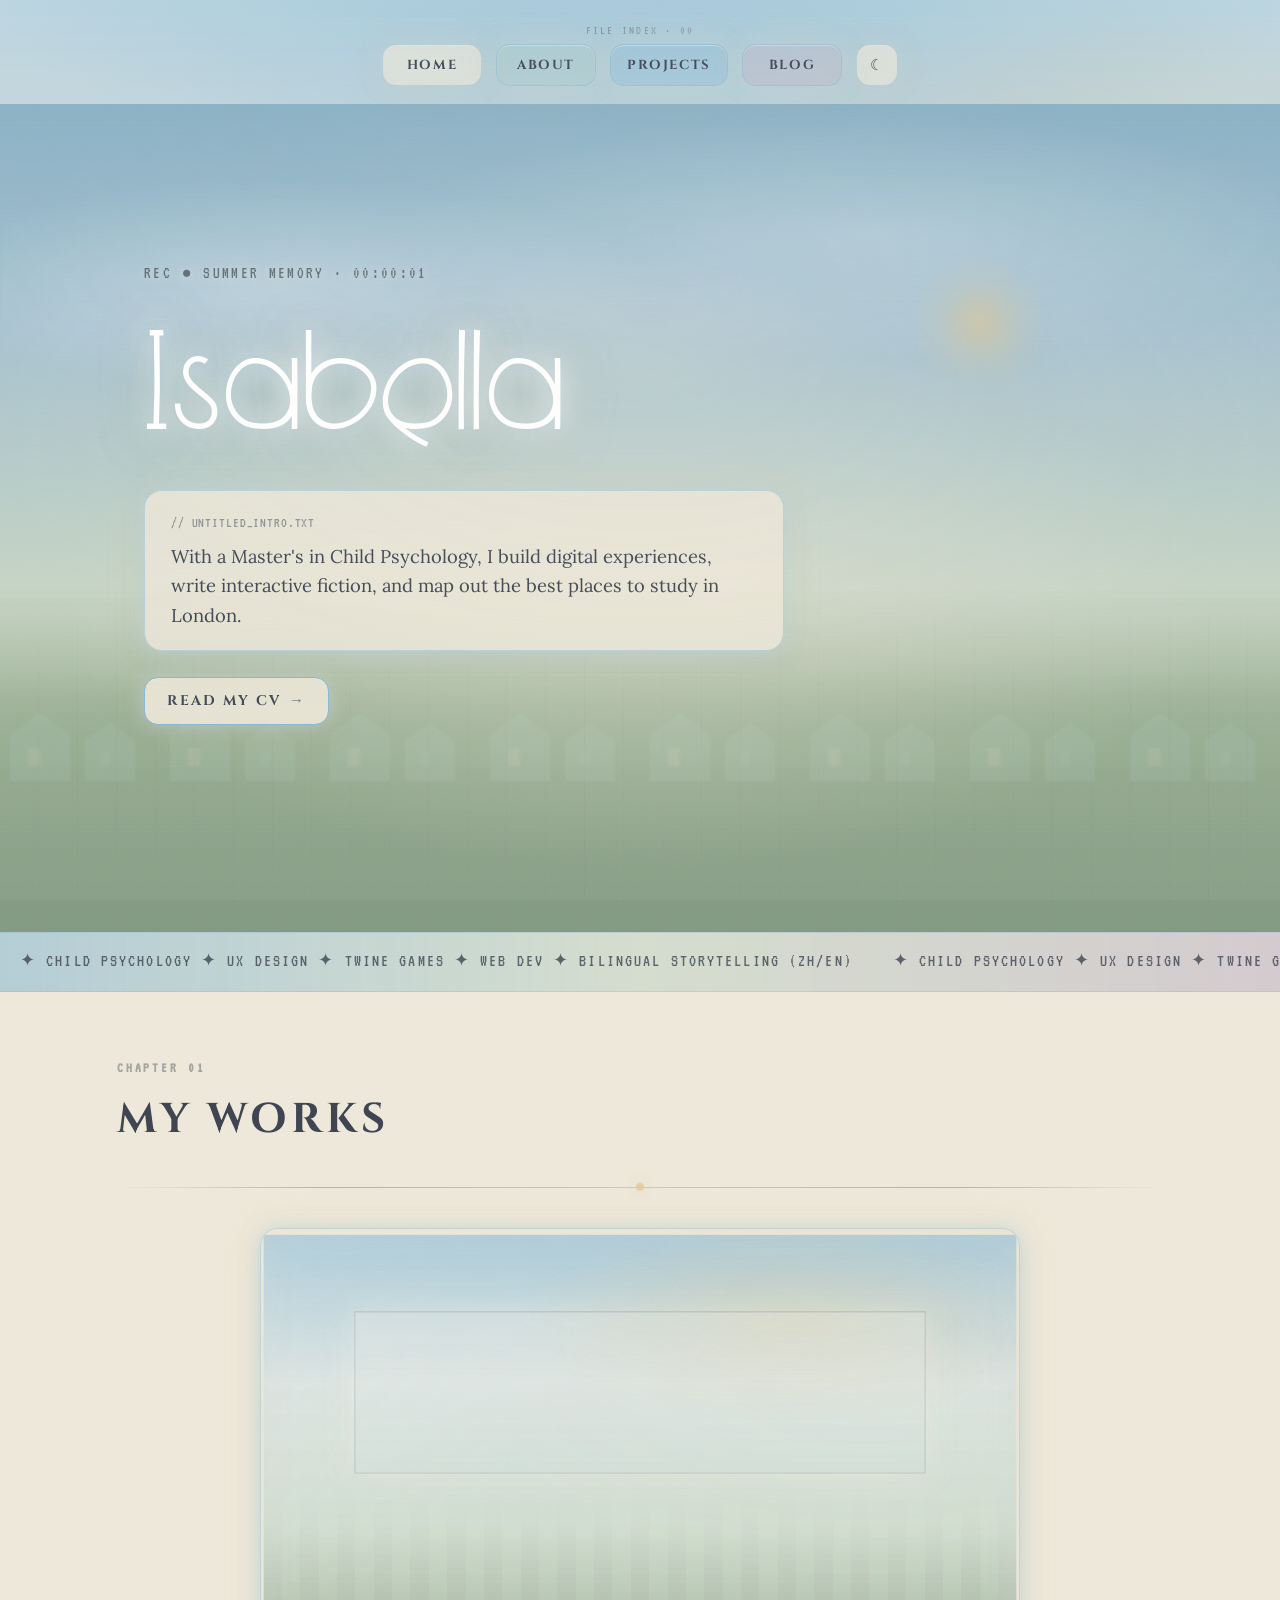
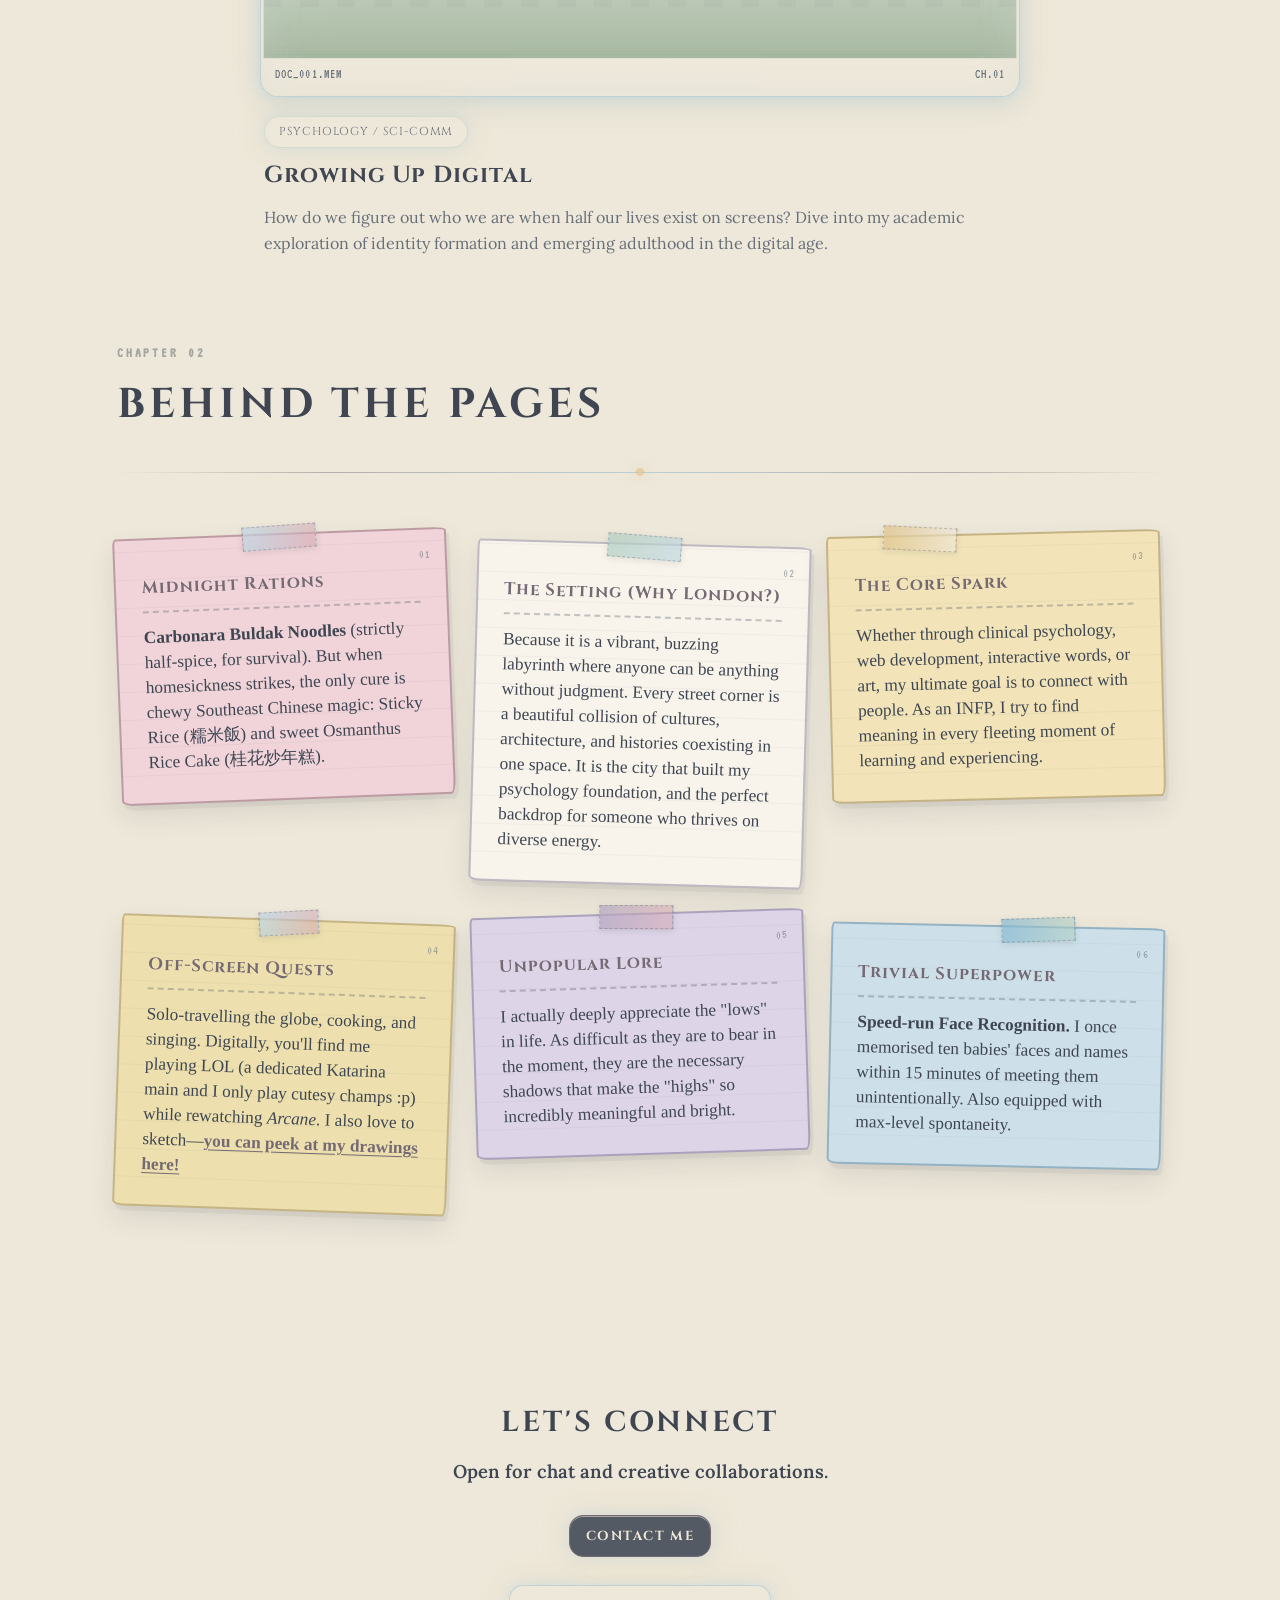
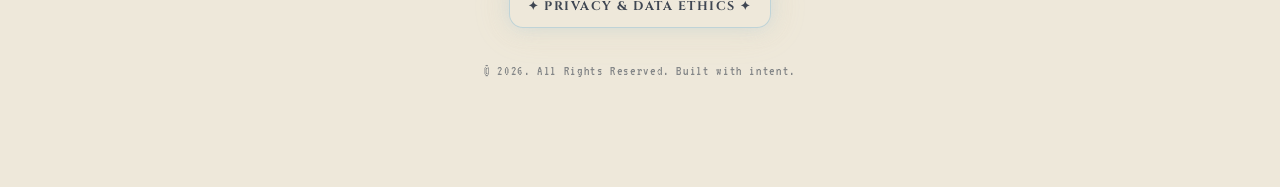
==== commit 8ebd5056: "Use Vibes for the hero name. Co-authored-by: Cursor <cursoragent@cursor.com>" ====
--- a/index.html
+++ b/index.html
@@ -8,7 +8,7 @@
 
     <link rel="preconnect" href="https://fonts.googleapis.com">
     <link rel="preconnect" href="https://fonts.gstatic.com" crossorigin>
-    <link href="https://fonts.googleapis.com/css2?family=Cinzel:wght@400;600;700;900&family=Cormorant+Garamond:ital,wght@0,400;0,600;0,700;1,400&family=Crafty+Girls&family=Great+Vibes&family=Lora:ital,wght@0,400;0,600;1,400&family=VT323&display=swap" rel="stylesheet">
+    <link href="https://fonts.googleapis.com/css2?family=Cinzel:wght@400;600;700;900&family=Cormorant+Garamond:ital,wght@0,400;0,600;0,700;1,400&family=Crafty+Girls&family=Great+Vibes&family=Lora:ital,wght@0,400;0,600;1,400&family=Vibes&family=VT323&display=swap" rel="stylesheet">
     <script>
         (function () {
             try {
@@ -72,7 +72,7 @@
         }
 
         .hero-name {
-            font-family: "Great Vibes", cursive;
+            font-family: "Vibes", cursive;
             font-size: clamp(5.5rem, 14vw, 9rem);
             font-weight: 400;
             line-height: 0.95;
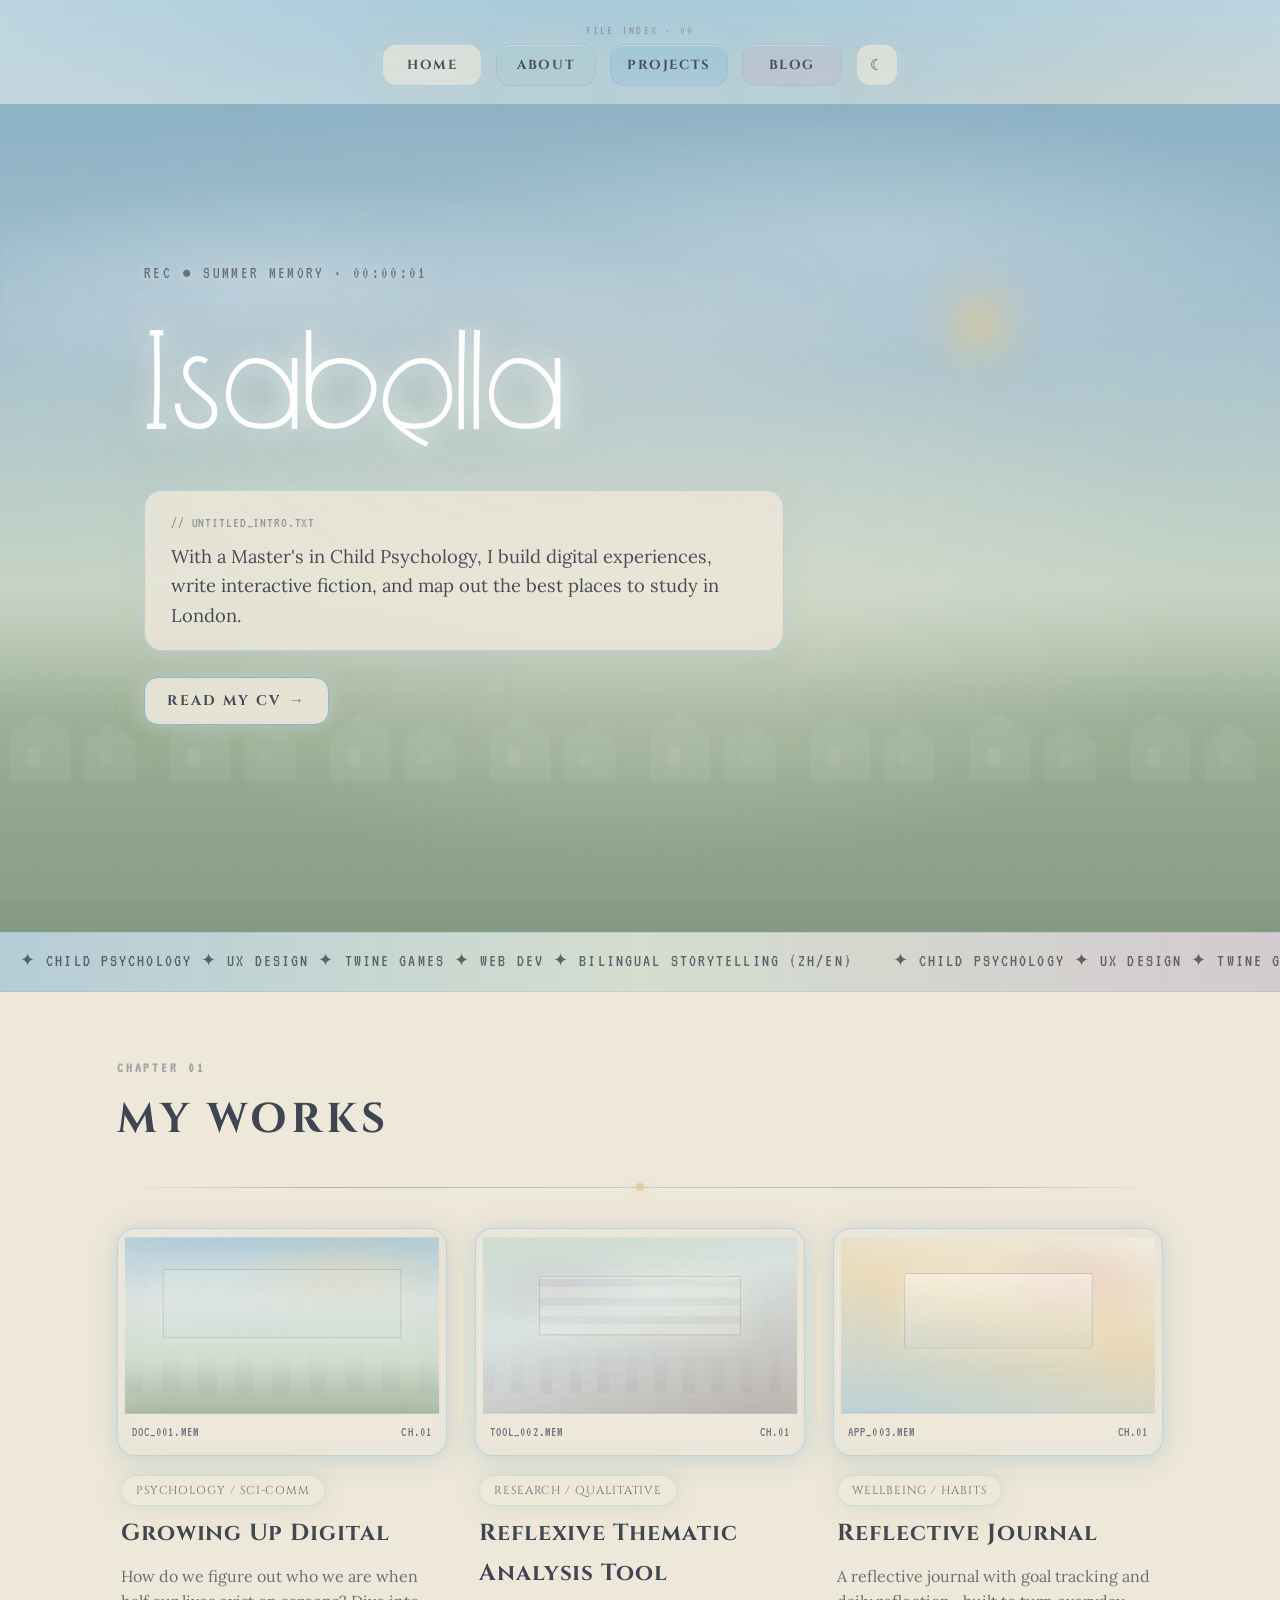
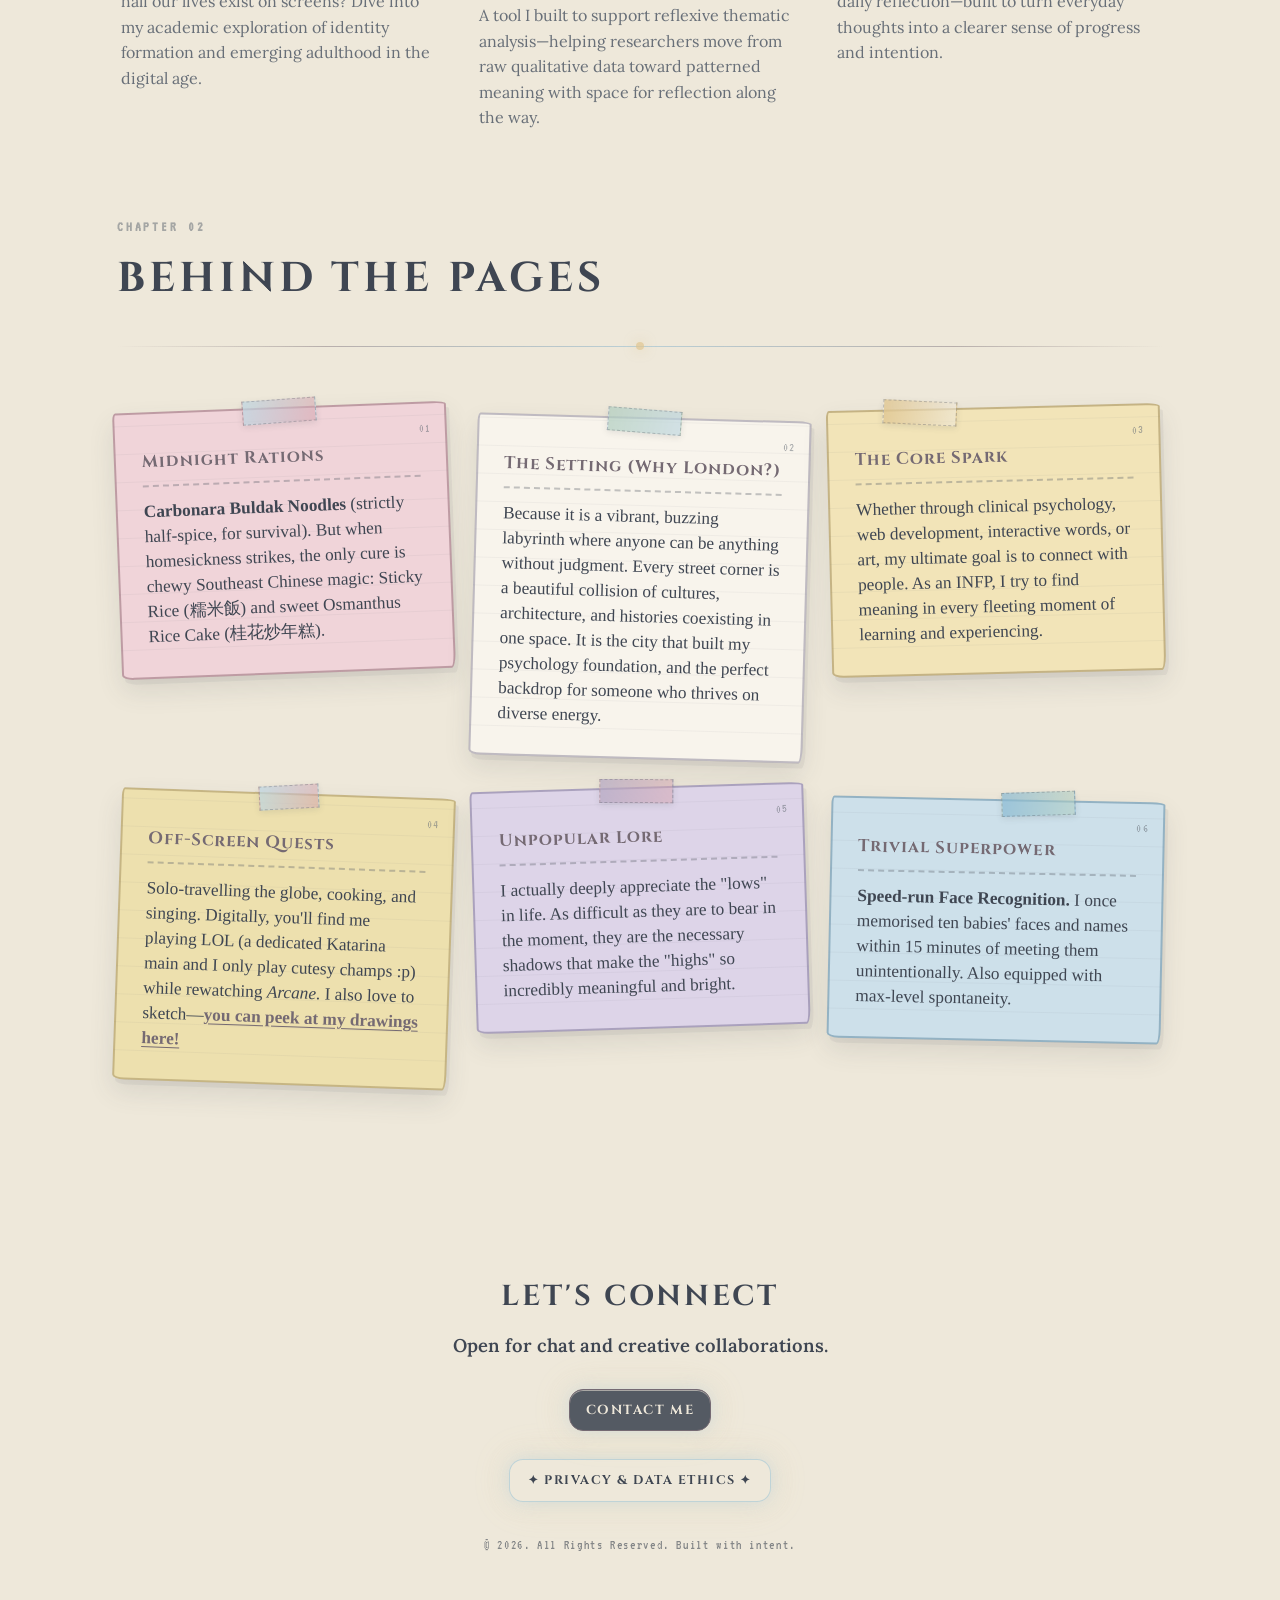
==== commit 938b49dd: "Add work projects and persist theme preference via cookie. Surface the thematic analysis and reflect" ====
--- a/index.html
+++ b/index.html
@@ -8,11 +8,15 @@
 
     <link rel="preconnect" href="https://fonts.googleapis.com">
     <link rel="preconnect" href="https://fonts.gstatic.com" crossorigin>
-    <link href="https://fonts.googleapis.com/css2?family=Cinzel:wght@400;600;700;900&family=Cormorant+Garamond:ital,wght@0,400;0,600;0,700;1,400&family=Crafty+Girls&family=Great+Vibes&family=Lora:ital,wght@0,400;0,600;1,400&family=Vibes&family=VT323&display=swap" rel="stylesheet">
+    <link href="https://fonts.googleapis.com/css2?family=Cinzel:wght@400;600;700;900&family=Cormorant+Garamond:ital,wght@0,400;0,600;0,700;1,400&family=Crafty+Girls&family=Gochi+Hand&family=Great+Vibes&family=Lora:ital,wght@0,400;0,600;1,400&family=Vibes&family=VT323&display=swap" rel="stylesheet">
     <script>
         (function () {
             try {
-                var t = localStorage.getItem("portfolio-theme");
+                var m = document.cookie.match(/(?:^|; )portfolio-theme=([^;]*)/);
+                var t = m ? decodeURIComponent(m[1]) : null;
+                if (!t) {
+                    try { t = localStorage.getItem("portfolio-theme"); } catch (e) {}
+                }
                 if (t === "dark" || (!t && window.matchMedia("(prefers-color-scheme: dark)").matches)) {
                     document.documentElement.setAttribute("data-theme", "dark");
                 }
@@ -367,15 +371,9 @@
         /* ---------- Projects as photo / window memories ---------- */
         .projects {
             display: grid;
-            grid-template-columns: 1fr;
+            grid-template-columns: repeat(3, 1fr);
             gap: 28px;
             align-items: stretch;
-            max-width: 720px;
-        }
-
-        .projects--single {
-            max-width: 760px;
-            margin: 0 auto;
         }
 
         .project-card {
@@ -472,6 +470,51 @@
                 repeating-linear-gradient(90deg, rgba(117, 106, 115, 0.2) 0 18px, transparent 18px 36px);
             opacity: 0.35;
             mask-image: linear-gradient(180deg, transparent, black);
+        }
+
+        .project-preview--themes {
+            background:
+                radial-gradient(ellipse 50% 45% at 25% 30%, rgba(180, 168, 194, 0.4), transparent 55%),
+                linear-gradient(165deg, rgba(175, 205, 190, 0.7) 0%, rgba(189, 214, 225, 0.55) 40%, rgba(117, 106, 115, 0.45) 100%);
+        }
+
+        .project-preview--themes::before {
+            inset: 22% 18% auto;
+            height: 32%;
+            border-radius: 2px;
+            background:
+                repeating-linear-gradient(
+                    0deg,
+                    rgba(238, 232, 218, 0.35) 0 10px,
+                    transparent 10px 18px
+                );
+        }
+
+        .project-preview--themes::after {
+            background:
+                repeating-linear-gradient(90deg, rgba(90, 95, 105, 0.18) 0 12px, transparent 12px 28px);
+        }
+
+        .project-preview--journal {
+            background:
+                radial-gradient(ellipse 55% 50% at 75% 25%, rgba(213, 163, 173, 0.35), transparent 55%),
+                linear-gradient(195deg, rgba(238, 232, 218, 0.85) 0%, rgba(223, 197, 143, 0.55) 45%, rgba(134, 184, 211, 0.55) 100%);
+        }
+
+        .project-preview--journal::before {
+            inset: 20% 20% auto;
+            height: 42%;
+            width: auto;
+            border-radius: 3px;
+            background: linear-gradient(180deg, rgba(247, 242, 232, 0.55), rgba(189, 214, 225, 0.2));
+            box-shadow: 0 0 20px rgba(238, 232, 218, 0.4);
+        }
+
+        .project-preview--journal::after {
+            height: 22%;
+            background:
+                repeating-linear-gradient(0deg, transparent 0 8px, rgba(117, 106, 115, 0.12) 8px 9px);
+            opacity: 0.5;
         }
 
         .project-filemeta {
@@ -774,8 +817,11 @@
 
         .reveal-on-scroll .project-card {
             transform: translateY(28px) scale(0.98);
-            transition-delay: 0.12s;
-        }
+        }
+
+        .reveal-on-scroll .project-card:nth-child(1) { transition-delay: 0.08s; }
+        .reveal-on-scroll .project-card:nth-child(2) { transition-delay: 0.16s; }
+        .reveal-on-scroll .project-card:nth-child(3) { transition-delay: 0.24s; }
 
         .reveal-on-scroll.is-visible .project-card {
             opacity: 1;
@@ -830,6 +876,12 @@
         }
 
         /* ---------- Responsive ---------- */
+        @media (max-width: 1100px) {
+            .projects {
+                grid-template-columns: 1fr 1fr;
+            }
+        }
+
         @media (max-width: 900px) {
             .projects {
                 grid-template-columns: 1fr;
@@ -942,7 +994,7 @@
             </h2>
             <div class="section-path" aria-hidden="true"></div>
 
-            <div class="projects projects--single">
+            <div class="projects">
 
                 <a href="sci-comm.html" class="project-card">
                     <div class="project-window">
@@ -956,6 +1008,36 @@
                         <span class="role-pill">PSYCHOLOGY / SCI-COMM</span>
                         <h3>Growing Up Digital</h3>
                         <p>How do we figure out who we are when half our lives exist on screens? Dive into my academic exploration of identity formation and emerging adulthood in the digital age.</p>
+                    </div>
+                </a>
+
+                <a href="https://thematic.ivebeanworking.com/" class="project-card" target="_blank" rel="noopener noreferrer">
+                    <div class="project-window">
+                        <div class="project-preview project-preview--abstract project-preview--themes" role="img" aria-label=""></div>
+                        <div class="project-filemeta">
+                            <span>TOOL_002.MEM</span>
+                            <span>CH.01</span>
+                        </div>
+                    </div>
+                    <div class="project-info">
+                        <span class="role-pill">RESEARCH / QUALITATIVE</span>
+                        <h3>Reflexive Thematic Analysis Tool</h3>
+                        <p>A tool I built to support reflexive thematic analysis—helping researchers move from raw qualitative data toward patterned meaning with space for reflection along the way.</p>
+                    </div>
+                </a>
+
+                <a href="https://reflect.ivebeanworking.com" class="project-card" target="_blank" rel="noopener noreferrer">
+                    <div class="project-window">
+                        <div class="project-preview project-preview--abstract project-preview--journal" role="img" aria-label=""></div>
+                        <div class="project-filemeta">
+                            <span>APP_003.MEM</span>
+                            <span>CH.01</span>
+                        </div>
+                    </div>
+                    <div class="project-info">
+                        <span class="role-pill">WELLBEING / HABITS</span>
+                        <h3>Reflective Journal</h3>
+                        <p>A reflective journal with goal tracking and daily reflection—built to turn everyday thoughts into a clearer sense of progress and intention.</p>
                     </div>
                 </a>
 
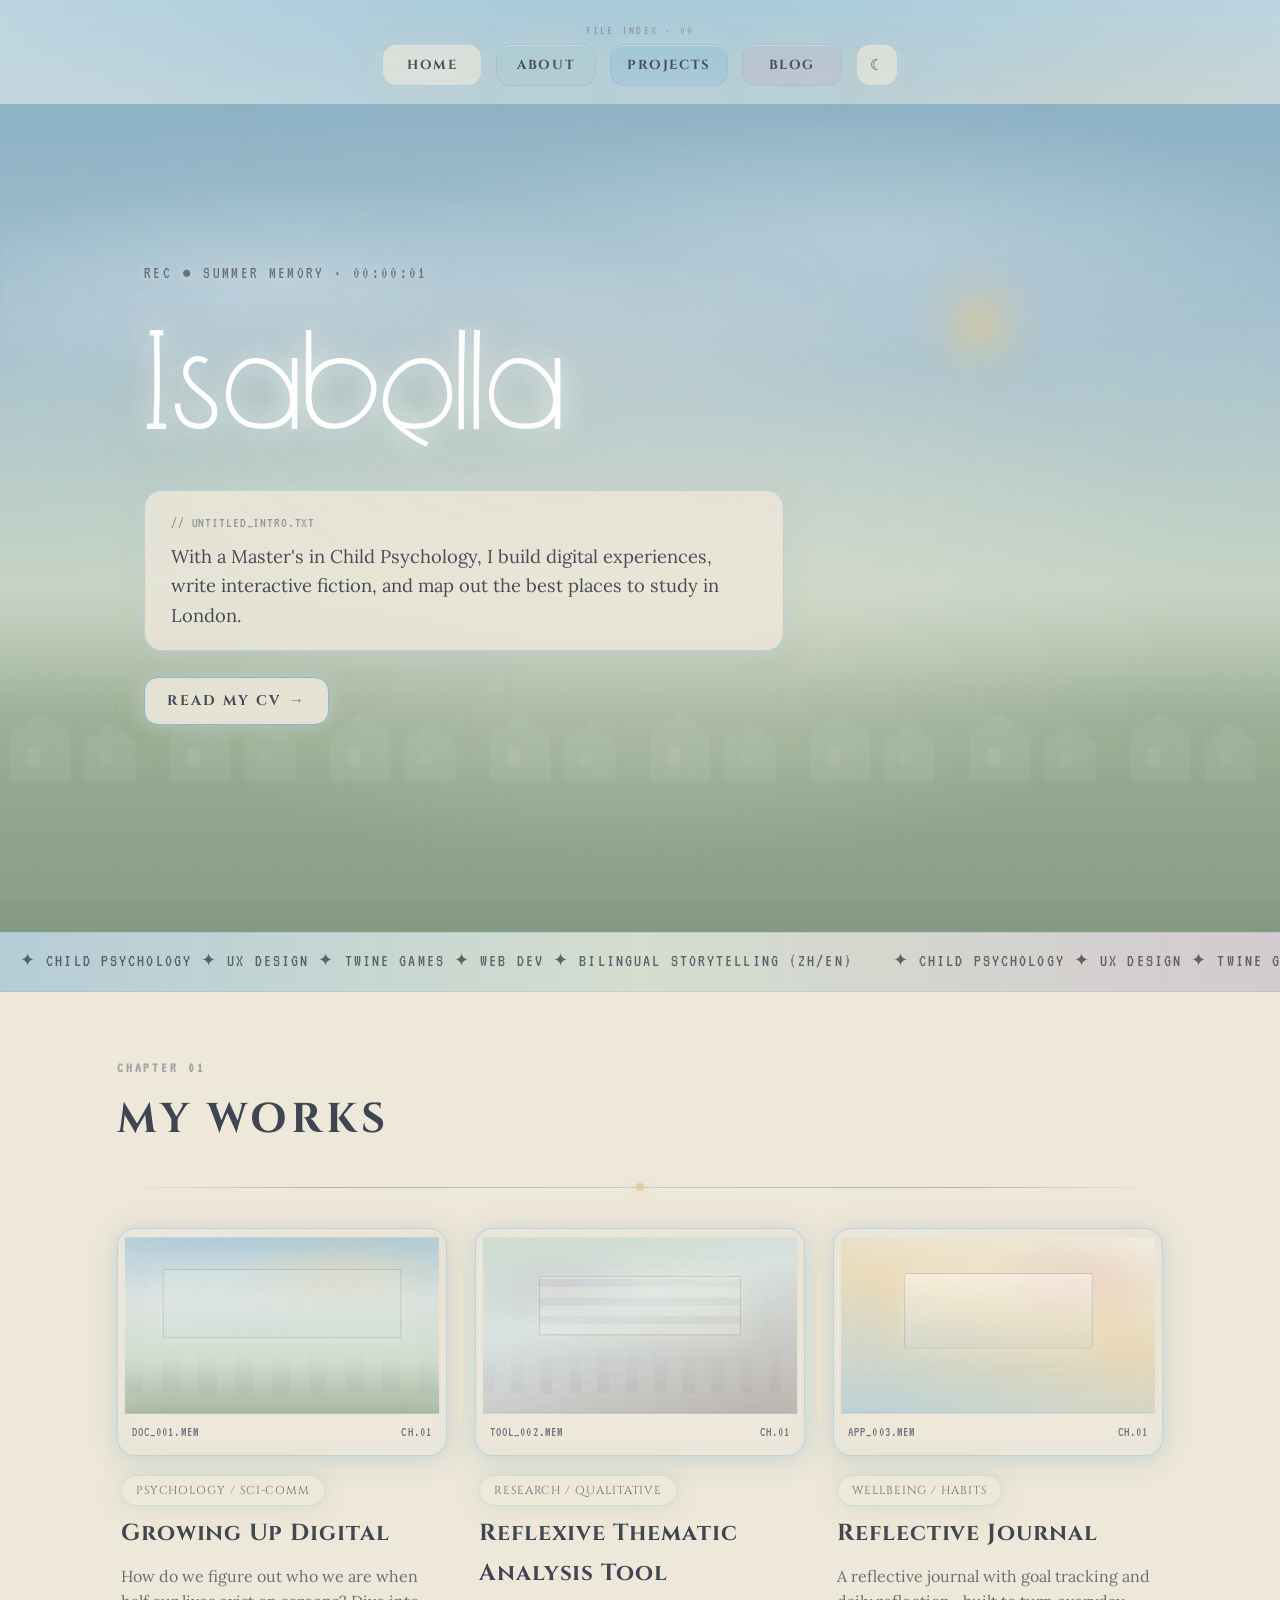
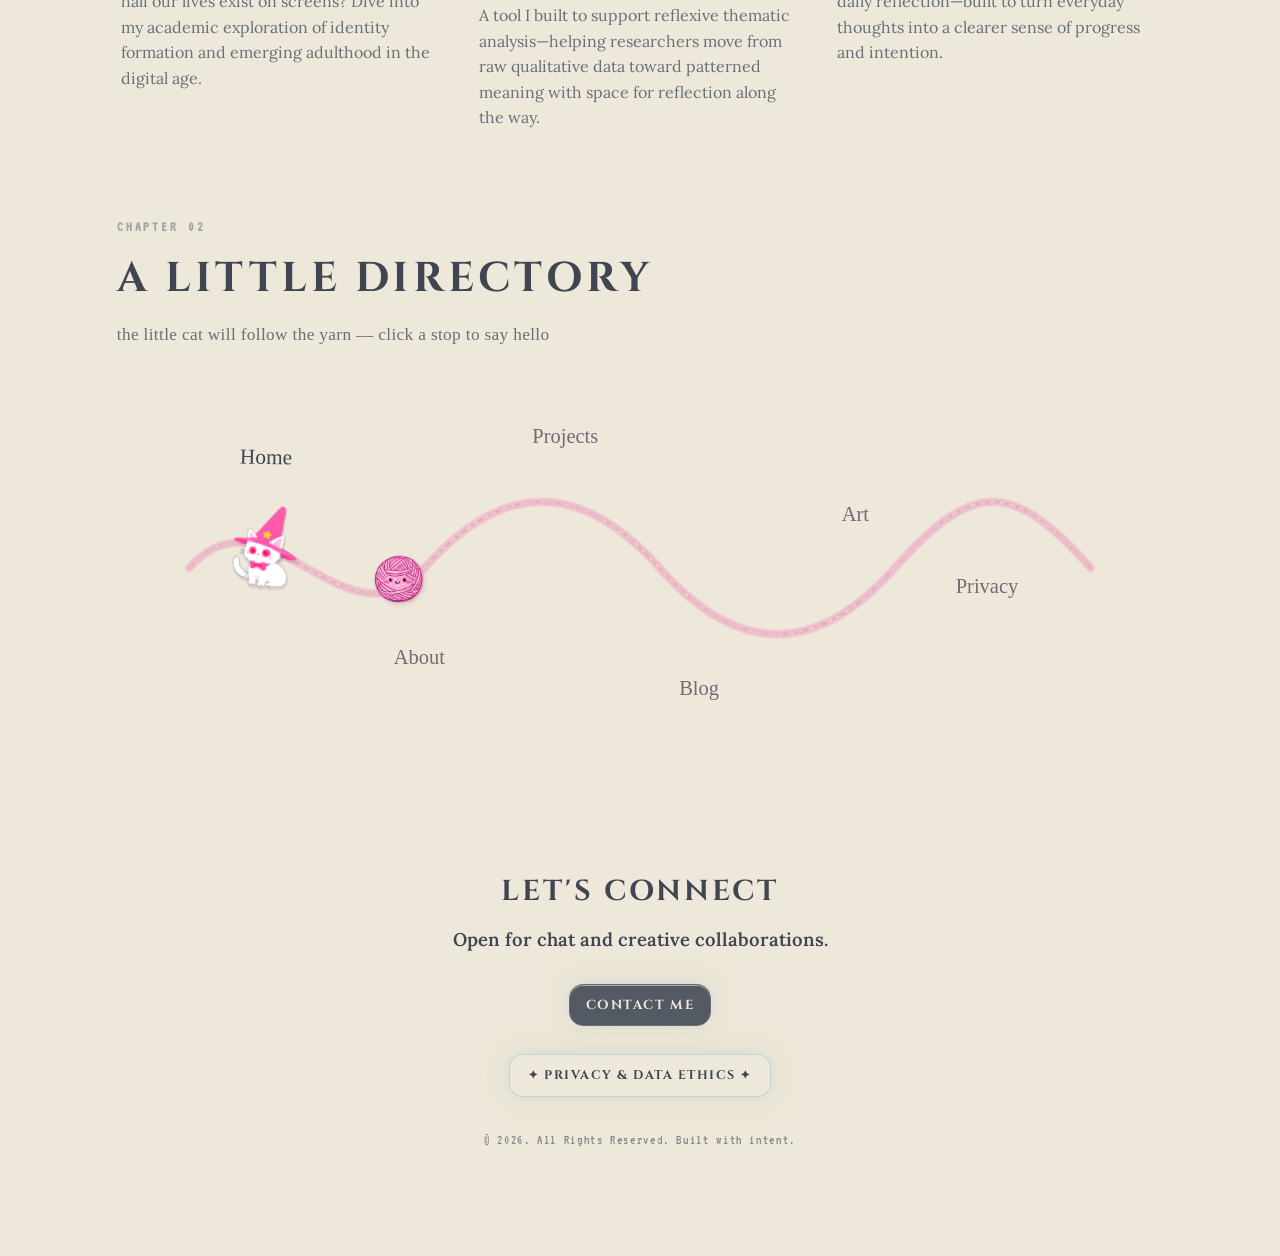
==== commit 17b9d2c2: "Add a doodle directory and move Behind the Pages to About. Co-authored-by: Cursor <cursoragent@curso" ====
--- a/index.html
+++ b/index.html
@@ -572,223 +572,6 @@
             cursor: inherit;
         }
 
-        /* ---------- Memory / post-it board: doodle scrapbook ---------- */
-        .notes-board {
-            display: grid;
-            grid-template-columns: repeat(3, 1fr);
-            gap: 28px 22px;
-            align-items: start;
-            position: relative;
-            z-index: 20;
-            padding: 20px 0 48px;
-        }
-
-        .memory-card {
-            position: relative;
-            padding: 34px 26px 28px;
-            min-height: 230px;
-            background: #F7F2E8;
-            border: 2px solid rgba(90, 95, 105, 0.45);
-            border-radius: 3px 14px 4px 12px / 8px 3px 16px 5px;
-            color: var(--dream-ink);
-            box-shadow:
-                3px 5px 0 rgba(90, 95, 105, 0.08),
-                0 12px 26px rgba(63, 70, 82, 0.12);
-            transition: box-shadow var(--transition-mid) ease, transform var(--transition-mid) ease;
-            margin-top: 0;
-            background-image:
-                repeating-linear-gradient(
-                    0deg,
-                    transparent,
-                    transparent 27px,
-                    rgba(90, 95, 105, 0.06) 27px,
-                    rgba(90, 95, 105, 0.06) 28px
-                );
-        }
-
-        /* Soft washi-tape strip */
-        .memory-card::after {
-            content: "";
-            position: absolute;
-            top: -10px;
-            left: 50%;
-            width: 72px;
-            height: 22px;
-            transform: translateX(-50%) rotate(-2deg);
-            background: linear-gradient(100deg, rgba(189, 214, 225, 0.75), rgba(213, 163, 173, 0.55));
-            border: 1px dashed rgba(90, 95, 105, 0.35);
-            box-shadow: 0 2px 6px rgba(63, 70, 82, 0.12);
-            pointer-events: none;
-            z-index: 2;
-        }
-
-        .memory-card:nth-child(1) {
-            background-color: #F0D4D9;
-            border-color: rgba(150, 110, 120, 0.55);
-            transform: rotate(-2.2deg);
-        }
-        .memory-card:nth-child(2) {
-            background-color: #F8F4EC;
-            border-color: rgba(120, 115, 140, 0.45);
-            transform: rotate(1.6deg);
-            margin-top: 10px;
-        }
-        .memory-card:nth-child(2)::after {
-            background: linear-gradient(100deg, rgba(175, 205, 190, 0.7), rgba(189, 214, 225, 0.65));
-            transform: translateX(-50%) rotate(3deg);
-        }
-        .memory-card:nth-child(3) {
-            background-color: #F2E4B8;
-            border-color: rgba(160, 140, 90, 0.55);
-            transform: rotate(-1.4deg);
-        }
-        .memory-card:nth-child(3)::after {
-            left: 28%;
-            transform: translateX(-50%) rotate(4deg);
-            background: linear-gradient(100deg, rgba(223, 197, 143, 0.8), rgba(238, 232, 218, 0.6));
-        }
-        .memory-card:nth-child(4) {
-            background-color: #EDE0AE;
-            border-color: rgba(160, 140, 90, 0.5);
-            transform: rotate(2deg);
-            margin-top: 6px;
-        }
-        .memory-card:nth-child(4)::after {
-            width: 58px;
-            transform: translateX(-50%) rotate(-5deg);
-        }
-        .memory-card:nth-child(5) {
-            background-color: #DDD4E8;
-            border-color: rgba(130, 120, 155, 0.55);
-            transform: rotate(-1.8deg);
-        }
-        .memory-card:nth-child(5)::after {
-            background: linear-gradient(100deg, rgba(180, 168, 194, 0.75), rgba(213, 163, 173, 0.5));
-            transform: translateX(-50%) rotate(2deg);
-        }
-        .memory-card:nth-child(6) {
-            background-color: #CDE0EA;
-            border-color: rgba(100, 140, 165, 0.55);
-            transform: rotate(1.2deg);
-            margin-top: 12px;
-        }
-        .memory-card:nth-child(6)::after {
-            left: 62%;
-            transform: translateX(-50%) rotate(-3deg);
-            background: linear-gradient(100deg, rgba(134, 184, 211, 0.7), rgba(175, 205, 190, 0.55));
-        }
-
-        [data-theme="dark"] .memory-card {
-            box-shadow: 2px 4px 0 rgba(0, 0, 0, 0.2), 0 10px 22px rgba(16, 22, 28, 0.35);
-            border-color: rgba(180, 188, 196, 0.22);
-            background-image:
-                repeating-linear-gradient(
-                    0deg,
-                    transparent,
-                    transparent 27px,
-                    rgba(242, 238, 232, 0.04) 27px,
-                    rgba(242, 238, 232, 0.04) 28px
-                );
-        }
-
-        /* Soft dusk paper — tinted but desaturated (no neon) */
-        [data-theme="dark"] .memory-card:nth-child(1) { background-color: #4A4246; border-color: rgba(168, 150, 154, 0.28); }
-        [data-theme="dark"] .memory-card:nth-child(2) { background-color: #43484C; border-color: rgba(160, 170, 178, 0.26); }
-        [data-theme="dark"] .memory-card:nth-child(3) { background-color: #4A4740; border-color: rgba(170, 162, 140, 0.28); }
-        [data-theme="dark"] .memory-card:nth-child(4) { background-color: #48453E; border-color: rgba(168, 160, 138, 0.26); }
-        [data-theme="dark"] .memory-card:nth-child(5) { background-color: #45434A; border-color: rgba(158, 154, 168, 0.28); }
-        [data-theme="dark"] .memory-card:nth-child(6) { background-color: #40464A; border-color: rgba(150, 164, 174, 0.28); }
-
-        [data-theme="dark"] .memory-card::after {
-            background: linear-gradient(100deg, rgba(120, 132, 142, 0.45), rgba(110, 118, 128, 0.35));
-            border-color: rgba(200, 206, 212, 0.2);
-            box-shadow: 0 2px 5px rgba(0, 0, 0, 0.25);
-        }
-
-        [data-theme="dark"] .memory-card:nth-child(2)::after {
-            background: linear-gradient(100deg, rgba(118, 132, 126, 0.4), rgba(120, 132, 142, 0.35));
-        }
-
-        [data-theme="dark"] .memory-card:nth-child(3)::after {
-            background: linear-gradient(100deg, rgba(140, 132, 112, 0.42), rgba(120, 124, 128, 0.32));
-        }
-
-        [data-theme="dark"] .memory-card:nth-child(5)::after {
-            background: linear-gradient(100deg, rgba(128, 124, 140, 0.4), rgba(130, 122, 128, 0.32));
-        }
-
-        [data-theme="dark"] .memory-card:nth-child(6)::after {
-            background: linear-gradient(100deg, rgba(112, 128, 138, 0.4), rgba(118, 130, 126, 0.32));
-        }
-
-        [data-theme="dark"] .memory-card h4 {
-            border-bottom-color: rgba(200, 206, 212, 0.2);
-            color: var(--dream-muted-text);
-        }
-
-        [data-theme="dark"] .memory-card:hover {
-            box-shadow: 2px 6px 0 rgba(0, 0, 0, 0.22), 0 14px 28px rgba(16, 22, 28, 0.4);
-        }
-
-        [data-theme="dark"] .memory-card a:hover {
-            background: rgba(170, 185, 198, 0.18);
-        }
-
-        .memory-card::before {
-            content: attr(data-chapter);
-            position: absolute;
-            top: 14px;
-            right: 14px;
-            font-family: "VT323", monospace;
-            font-size: 0.78rem;
-            letter-spacing: 0.1em;
-            color: var(--dream-muted-text);
-            opacity: 0.55;
-        }
-
-        .memory-card h4 {
-            font-family: "Cinzel", serif;
-            font-size: 1.05rem;
-            margin-bottom: 12px;
-            padding-bottom: 8px;
-            border-bottom: 2px dashed rgba(90, 95, 105, 0.35);
-            color: var(--dream-dusk);
-            letter-spacing: 0.06em;
-        }
-
-        .memory-card p {
-            font-family: "Crafty Girls", cursive;
-            font-size: 1.08rem;
-            line-height: 1.45;
-            color: var(--dream-ink);
-        }
-
-        .memory-card a {
-            color: var(--dream-dusk);
-            font-weight: 600;
-            text-underline-offset: 3px;
-        }
-
-        .memory-card a:hover {
-            background: rgba(189, 214, 225, 0.4);
-        }
-
-        .memory-card:hover {
-            box-shadow: var(--btn-glow-strong), var(--shadow-lift);
-            z-index: 5;
-        }
-
-        .memory-card:nth-child(1):hover { transform: rotate(-1deg) translateY(-4px); }
-        .memory-card:nth-child(2):hover { transform: rotate(0.5deg) translateY(-4px); }
-        .memory-card:nth-child(3):hover { transform: rotate(-0.5deg) translateY(-4px); }
-        .memory-card:nth-child(4):hover { transform: rotate(1deg) translateY(-4px); }
-        .memory-card:nth-child(5):hover { transform: rotate(-0.8deg) translateY(-4px); }
-        .memory-card:nth-child(6):hover { transform: rotate(0.4deg) translateY(-4px); }
-
-        .section-block--notes {
-            position: relative;
-        }
-
         /* ---------- Scroll reveal ---------- */
         .reveal-on-scroll {
             opacity: 0;
@@ -806,19 +589,15 @@
             filter: blur(0);
         }
 
-        .reveal-on-scroll .project-card,
-        .reveal-on-scroll .memory-card {
+        .reveal-on-scroll .project-card {
             opacity: 0;
+            transform: translateY(28px) scale(0.98);
             transition:
                 opacity 0.85s ease,
                 transform 0.85s ease,
                 box-shadow var(--transition-mid) ease;
         }
 
-        .reveal-on-scroll .project-card {
-            transform: translateY(28px) scale(0.98);
-        }
-
         .reveal-on-scroll .project-card:nth-child(1) { transition-delay: 0.08s; }
         .reveal-on-scroll .project-card:nth-child(2) { transition-delay: 0.16s; }
         .reveal-on-scroll .project-card:nth-child(3) { transition-delay: 0.24s; }
@@ -827,20 +606,6 @@
             opacity: 1;
             transform: translateY(0) scale(1);
         }
-
-        .reveal-on-scroll .memory-card:nth-child(1) { transform: translateY(28px) rotate(-2.2deg); transition-delay: 0.05s; }
-        .reveal-on-scroll .memory-card:nth-child(2) { transform: translateY(28px) rotate(1.6deg); transition-delay: 0.12s; }
-        .reveal-on-scroll .memory-card:nth-child(3) { transform: translateY(28px) rotate(-1.4deg); transition-delay: 0.18s; }
-        .reveal-on-scroll .memory-card:nth-child(4) { transform: translateY(28px) rotate(2deg); transition-delay: 0.24s; }
-        .reveal-on-scroll .memory-card:nth-child(5) { transform: translateY(28px) rotate(-1.8deg); transition-delay: 0.3s; }
-        .reveal-on-scroll .memory-card:nth-child(6) { transform: translateY(28px) rotate(1.2deg); transition-delay: 0.36s; }
-
-        .reveal-on-scroll.is-visible .memory-card:nth-child(1) { opacity: 1; transform: rotate(-2.2deg); }
-        .reveal-on-scroll.is-visible .memory-card:nth-child(2) { opacity: 1; transform: rotate(1.6deg); }
-        .reveal-on-scroll.is-visible .memory-card:nth-child(3) { opacity: 1; transform: rotate(-1.4deg); }
-        .reveal-on-scroll.is-visible .memory-card:nth-child(4) { opacity: 1; transform: rotate(2deg); }
-        .reveal-on-scroll.is-visible .memory-card:nth-child(5) { opacity: 1; transform: rotate(-1.8deg); }
-        .reveal-on-scroll.is-visible .memory-card:nth-child(6) { opacity: 1; transform: rotate(1.2deg); }
 
         /* ---------- Footer ---------- */
         footer {
@@ -887,24 +652,6 @@
                 grid-template-columns: 1fr;
             }
 
-            .notes-board {
-                grid-template-columns: 1fr;
-            }
-
-            .memory-card:nth-child(n) {
-                margin-top: 0;
-                transform: rotate(0deg);
-            }
-
-            .reveal-on-scroll .memory-card:nth-child(n),
-            .reveal-on-scroll.is-visible .memory-card:nth-child(n) {
-                transform: none;
-            }
-
-            .memory-card:nth-child(n):hover {
-                transform: translateY(-4px);
-            }
-
             .hero-name {
                 font-size: clamp(4.2rem, 18vw, 6.5rem);
             }
@@ -934,14 +681,369 @@
             }
 
             .reveal-on-scroll,
-            .reveal-on-scroll .project-card,
-            .reveal-on-scroll .memory-card {
+            .reveal-on-scroll .project-card {
                 opacity: 1 !important;
                 transform: none !important;
                 filter: none !important;
                 transition: none !important;
             }
         }
+
+        /* =========================================================
+           DOODLE DIRECTORY — cat-along-the-yarn site map
+           Tweak guide (search these comments):
+           - PATH SHAPE: SVG .doodle-path--desktop / --mobile `d` attrs
+           - STOP POSITIONS: data-stop="0–1" on each .doodle-stop link
+           - TRAVEL SPEED: --doodle-travel-ms (CSS) + DURATION in JS
+           - CAT SIZE: --doodle-cat-size
+           - YARN LOOK: stroke / stroke-dasharray on .doodle-yarn
+           ========================================================= */
+        .doodle-directory {
+            --doodle-travel-ms: 520ms;
+            --doodle-cat-size: 104px;
+            --doodle-ink: var(--dream-dusk);
+            --doodle-yarn: rgba(200, 140, 155, 0.95);
+            --doodle-yarn-soft: rgba(134, 184, 211, 0.45);
+            margin-top: 12px;
+            margin-bottom: 8px;
+            position: relative;
+            z-index: 20;
+        }
+
+        .doodle-directory .section-title {
+            margin-bottom: 6px;
+        }
+
+        .doodle-hint {
+            font-family: "Crafty Girls", cursive;
+            font-size: 1.08rem;
+            color: var(--dream-muted-text);
+            margin: 0 0 18px;
+            letter-spacing: 0.02em;
+        }
+
+        .doodle-stage {
+            position: relative;
+            width: 100%;
+            max-width: 980px;
+            margin: 0 auto;
+            height: clamp(300px, 42vw, 400px);
+            isolation: isolate;
+        }
+
+        .doodle-path-svg {
+            position: absolute;
+            inset: 0;
+            width: 100%;
+            height: 100%;
+            overflow: visible;
+            pointer-events: none;
+        }
+
+        /* Layered yarn: matte rope + thread lines (no glow) */
+        .doodle-yarn-core {
+            fill: none;
+            stroke: #F0C9D3;
+            stroke-width: 9;
+            stroke-linecap: round;
+            stroke-linejoin: round;
+            opacity: 0.95;
+        }
+
+        .doodle-yarn-shade {
+            fill: none;
+            stroke: #E0A8B6;
+            stroke-width: 5.5;
+            stroke-linecap: round;
+            stroke-linejoin: round;
+            opacity: 0.4;
+        }
+
+        .doodle-yarn-thread {
+            fill: none;
+            stroke: #D48A9C;
+            stroke-width: 1.3;
+            stroke-linecap: round;
+            stroke-linejoin: round;
+            stroke-dasharray: 5 7 2 6;
+            opacity: 0.45;
+        }
+
+        .doodle-yarn-thread-lite {
+            fill: none;
+            stroke: #F8E4E9;
+            stroke-width: 1.05;
+            stroke-linecap: round;
+            stroke-linejoin: round;
+            stroke-dasharray: 3 8 5 5;
+            opacity: 0.65;
+        }
+
+        /* Soft outer haze removed — kept as no-op so old markup stays harmless */
+        .doodle-yarn-fuzz {
+            display: none;
+        }
+
+        .doodle-path-svg--mobile { display: none; }
+
+        .doodle-cat {
+            position: absolute;
+            top: 0;
+            left: 0;
+            width: var(--doodle-cat-size);
+            height: var(--doodle-cat-size);
+            margin-left: calc(var(--doodle-cat-size) / -2);
+            margin-top: calc(var(--doodle-cat-size) / -2);
+            z-index: 4;
+            pointer-events: none;
+            will-change: transform;
+            transform: translate(0, 0) rotate(0deg) scale(1, 1);
+            filter: drop-shadow(1px 3px 0 rgba(90, 70, 80, 0.12));
+        }
+
+        .doodle-cat img {
+            width: 100%;
+            height: 100%;
+            object-fit: contain;
+            display: block;
+            user-select: none;
+            /* Soft handmade edge — keep the photo recognisable */
+            filter: contrast(1.04) saturate(1.06);
+        }
+
+        .doodle-cat.is-traveling {
+            animation: doodle-squash var(--doodle-travel-ms) ease;
+        }
+
+        .doodle-cat.is-traveling .doodle-motion-lines {
+            opacity: 0.7;
+        }
+
+        .doodle-cat.is-settling {
+            animation: doodle-wobble 0.55s ease;
+        }
+
+        .doodle-motion-lines {
+            position: absolute;
+            left: -14px;
+            top: 28%;
+            width: 16px;
+            height: 40%;
+            opacity: 0;
+            transition: opacity 0.2s ease;
+            pointer-events: none;
+        }
+
+        .doodle-motion-lines::before,
+        .doodle-motion-lines::after {
+            content: "";
+            position: absolute;
+            left: 0;
+            width: 12px;
+            height: 2px;
+            background: rgba(180, 130, 145, 0.55);
+            border-radius: 2px;
+            transform: rotate(-12deg);
+        }
+
+        .doodle-motion-lines::before { top: 20%; width: 10px; }
+        .doodle-motion-lines::after { top: 55%; width: 14px; transform: rotate(-18deg); }
+
+        @keyframes doodle-squash {
+            0% { filter: drop-shadow(1px 3px 0 rgba(90, 70, 80, 0.12)); }
+            35% { /* squash applied via JS scale — keep glow soft */ }
+            100% { filter: drop-shadow(1px 3px 0 rgba(90, 70, 80, 0.12)); }
+        }
+
+        @keyframes doodle-wobble {
+            0% { transform: translate(var(--dx, 0), var(--dy, 0)) rotate(var(--rot, 0deg)) scale(1, 1); }
+            25% { transform: translate(var(--dx, 0), var(--dy, 0)) rotate(calc(var(--rot, 0deg) - 6deg)) scale(1.05, 0.94); }
+            55% { transform: translate(var(--dx, 0), var(--dy, 0)) rotate(calc(var(--rot, 0deg) + 5deg)) scale(0.96, 1.05); }
+            100% { transform: translate(var(--dx, 0), var(--dy, 0)) rotate(var(--rot, 0deg)) scale(1, 1); }
+        }
+
+        .doodle-stops {
+            position: absolute;
+            inset: 0;
+            z-index: 6;
+        }
+
+        .doodle-yarn-balls {
+            position: absolute;
+            inset: 0;
+            z-index: 5;
+            pointer-events: none;
+        }
+
+        /* Single yarn ball that rolls ahead of the cat on the path */
+        .doodle-yarn-ball {
+            position: absolute;
+            width: 88px;
+            height: 88px;
+            margin-left: -44px;
+            margin-top: -44px;
+            background: url("assets/yarn-ball.png") center / contain no-repeat;
+            filter: drop-shadow(1px 2px 2px rgba(90, 70, 80, 0.2));
+            opacity: 1;
+            visibility: visible;
+            will-change: transform, left, top;
+            transform: rotate(0deg);
+            transition: none;
+        }
+
+        .doodle-stop {
+            position: absolute;
+            transform: translate(-50%, -50%);
+            font-family: "Crafty Girls", cursive;
+            font-size: clamp(1.05rem, 2.1vw, 1.28rem);
+            color: var(--doodle-ink);
+            text-decoration: none;
+            padding: 6px 2px 5px;
+            line-height: 1.15;
+            white-space: nowrap;
+            border-radius: 0;
+            background: transparent;
+            border-bottom: none;
+            transition:
+                color 0.2s ease,
+                transform 0.2s ease,
+                letter-spacing 0.2s ease,
+                opacity 0.2s ease;
+        }
+
+        .doodle-stop:hover,
+        .doodle-stop:focus-visible,
+        .doodle-stop.is-active {
+            color: var(--dream-ink);
+            background: transparent;
+            text-shadow: none;
+            filter: none;
+            outline: none;
+            opacity: 1;
+        }
+
+        .doodle-stop:focus-visible {
+            outline: 2px solid var(--focus-ring);
+            outline-offset: 3px;
+        }
+
+        .doodle-stop:hover {
+            transform: translate(-50%, -50%) rotate(-1.5deg) scale(1.06);
+            letter-spacing: 0.02em;
+        }
+
+        .doodle-stop.is-active {
+            transform: translate(-50%, -50%) rotate(1deg) scale(1.04);
+        }
+
+        /* Simple default cursor in this section — less distracting than yarn/cat */
+        @media (hover: hover) and (pointer: fine) {
+            html.has-dream-cursor .doodle-directory,
+            html.has-dream-cursor .doodle-directory * {
+                cursor: auto;
+            }
+
+            html.has-dream-cursor .doodle-directory .doodle-stop,
+            html.has-dream-cursor .doodle-directory a {
+                cursor: pointer;
+            }
+        }
+
+        [data-theme="dark"] .doodle-yarn-core {
+            stroke: #E0B0BC;
+            opacity: 0.8;
+        }
+
+        [data-theme="dark"] .doodle-yarn-shade {
+            stroke: #C48898;
+        }
+
+        [data-theme="dark"] .doodle-yarn-thread {
+            stroke: #E8C0CB;
+            opacity: 0.4;
+        }
+
+        [data-theme="dark"] .doodle-yarn-thread-lite {
+            stroke: #F2D8DF;
+            opacity: 0.35;
+        }
+
+        [data-theme="dark"] .doodle-stop {
+            color: var(--dream-muted-text);
+        }
+
+        [data-theme="dark"] .doodle-stop:hover,
+        [data-theme="dark"] .doodle-stop:focus-visible,
+        [data-theme="dark"] .doodle-stop.is-active {
+            background: transparent;
+            text-shadow: none;
+            color: var(--dream-ink);
+        }
+
+        @media (max-width: 720px) {
+            .doodle-stage {
+                height: min(78vh, 620px);
+                max-width: 420px;
+            }
+
+            .doodle-path-svg--desktop { display: none; }
+            .doodle-path-svg--mobile { display: block; }
+
+            .doodle-directory {
+                --doodle-cat-size: 88px;
+            }
+
+            .doodle-stop {
+                font-size: 1.12rem;
+            }
+
+            .doodle-yarn-ball {
+                width: 72px;
+                height: 72px;
+                margin-left: -36px;
+                margin-top: -36px;
+            }
+        }
+
+        @media (prefers-reduced-motion: reduce) {
+            .doodle-path-svg,
+            .doodle-cat,
+            .doodle-hint,
+            .doodle-yarn-balls {
+                display: none !important;
+            }
+
+            .doodle-stage {
+                height: auto;
+                max-width: none;
+            }
+
+            .doodle-stops {
+                position: static;
+                display: flex;
+                flex-wrap: wrap;
+                gap: 10px 14px;
+                justify-content: center;
+            }
+
+            .doodle-stop,
+            .doodle-stop:hover,
+            .doodle-stop.is-active {
+                position: static;
+                transform: none;
+                border: 1.5px dashed rgba(180, 140, 155, 0.45);
+                border-radius: 4px;
+                background: rgba(255, 255, 255, 0.4);
+                padding: 8px 12px;
+                text-shadow: none;
+                filter: none;
+            }
+
+            .doodle-cat.is-traveling,
+            .doodle-cat.is-settling {
+                animation: none !important;
+            }
+        }
     </style>
     <script src="theme.js" defer></script>
 </head>
@@ -950,7 +1052,7 @@
     <nav class="main-menu" aria-label="Primary">
         <a href="/" class="nav-btn btn-home">Home</a>
         <a href="/about/" class="nav-btn btn-about">About</a>
-        <a href="/projects/" class="nav-btn btn-projects">Projects</a>
+        <a href="#works" class="nav-btn btn-projects">Projects</a>
         <a href="/blog/" class="nav-btn btn-blog">Blog</a>
         <button type="button" class="theme-toggle" aria-label="Switch to dark mode" title="Dark mode">☾</button>
     </nav>
@@ -1044,44 +1146,71 @@
             </div>
         </section>
 
-        <section class="section-block section-block--notes reveal-on-scroll" aria-labelledby="behind-title">
-            <h2 class="section-title" id="behind-title">
+        <!--
+          DOODLE DIRECTORY
+          Cat image: assets/doodle-cat.png
+          To swap the cat art, replace that file (transparent PNG works best)
+          or change the <img src="..."> below.
+        -->
+        <section class="section-block doodle-directory reveal-on-scroll" aria-labelledby="doodle-dir-title">
+            <h2 class="section-title" id="doodle-dir-title">
                 <span class="pixel-label">CHAPTER 02</span>
-                Behind the Pages
+                A Little Directory
             </h2>
-            <div class="section-path" aria-hidden="true"></div>
-
-            <div class="notes-board">
-
-                <div class="memory-card" data-chapter="01">
-                    <h4>Midnight Rations</h4>
-                    <p><strong>Carbonara Buldak Noodles</strong> (strictly half-spice, for survival). But when homesickness strikes, the only cure is chewy Southeast Chinese magic: Sticky Rice (糯米飯) and sweet Osmanthus Rice Cake (桂花炒年糕).</p>
+            <p class="doodle-hint">the little cat will follow the yarn — click a stop to say hello</p>
+
+            <div class="doodle-stage" data-doodle-nav>
+                <svg class="doodle-path-svg doodle-path-svg--desktop" viewBox="0 0 1000 320" preserveAspectRatio="xMidYMid meet" aria-hidden="true">
+                    <!-- PATH SHAPE (desktop): same `d` on every layer — edit all together -->
+                    <path class="doodle-yarn-fuzz"
+                          d="M 40 160 C 120 70, 200 250, 280 160 S 440 70, 520 160 S 680 250, 760 160 S 880 70, 960 160" />
+                    <path class="doodle-yarn-core"
+                          d="M 40 160 C 120 70, 200 250, 280 160 S 440 70, 520 160 S 680 250, 760 160 S 880 70, 960 160" />
+                    <path class="doodle-yarn-shade"
+                          d="M 40 160 C 120 70, 200 250, 280 160 S 440 70, 520 160 S 680 250, 760 160 S 880 70, 960 160" />
+                    <path class="doodle-yarn-thread"
+                          d="M 40 160 C 120 70, 200 250, 280 160 S 440 70, 520 160 S 680 250, 760 160 S 880 70, 960 160" />
+                    <path class="doodle-yarn-thread-lite" id="doodle-yarn-desktop"
+                          d="M 40 160 C 120 70, 200 250, 280 160 S 440 70, 520 160 S 680 250, 760 160 S 880 70, 960 160" />
+                </svg>
+
+                <svg class="doodle-path-svg doodle-path-svg--mobile" viewBox="0 0 360 720" preserveAspectRatio="xMidYMid meet" aria-hidden="true">
+                    <!-- PATH SHAPE (mobile): vertical squiggle -->
+                    <path class="doodle-yarn-fuzz"
+                          d="M 180 36 C 48 110, 310 170, 170 250 S 42 370, 190 450 S 320 560, 150 640 S 60 700, 200 690" />
+                    <path class="doodle-yarn-core"
+                          d="M 180 36 C 48 110, 310 170, 170 250 S 42 370, 190 450 S 320 560, 150 640 S 60 700, 200 690" />
+                    <path class="doodle-yarn-shade"
+                          d="M 180 36 C 48 110, 310 170, 170 250 S 42 370, 190 450 S 320 560, 150 640 S 60 700, 200 690" />
+                    <path class="doodle-yarn-thread"
+                          d="M 180 36 C 48 110, 310 170, 170 250 S 42 370, 190 450 S 320 560, 150 640 S 60 700, 200 690" />
+                    <path class="doodle-yarn-thread-lite" id="doodle-yarn-mobile"
+                          d="M 180 36 C 48 110, 310 170, 170 250 S 42 370, 190 450 S 320 560, 150 640 S 60 700, 200 690" />
+                </svg>
+
+                <div class="doodle-cat" id="doodle-cat" aria-hidden="true">
+                    <!-- CAT IMAGE: replace src to use a different puppet asset -->
+                    <img src="assets/doodle-cat.png" alt="" width="1024" height="1024" decoding="async">
+                    <span class="doodle-motion-lines" aria-hidden="true"></span>
                 </div>
 
-                <div class="memory-card" data-chapter="02">
-                    <h4>The Setting (Why London?)</h4>
-                    <p>Because it is a vibrant, buzzing labyrinth where anyone can be anything without judgment. Every street corner is a beautiful collision of cultures, architecture, and histories coexisting in one space. It is the city that built my psychology foundation, and the perfect backdrop for someone who thrives on diverse energy.</p>
+                <!-- Lead yarn ball rolls ahead of the cat on the path -->
+                <div class="doodle-yarn-balls" aria-hidden="true">
+                    <span class="doodle-yarn-ball" id="doodle-lead-ball"></span>
                 </div>
 
-                <div class="memory-card" data-chapter="03">
-                    <h4>The Core Spark</h4>
-                    <p>Whether through clinical psychology, web development, interactive words, or art, my ultimate goal is to connect with people. As an INFP, I try to find meaning in every fleeting moment of learning and experiencing.</p>
-                </div>
-
-                <div class="memory-card" data-chapter="04">
-                    <h4>Off-Screen Quests</h4>
-                    <p>Solo-travelling the globe, cooking, and singing. Digitally, you'll find me playing LOL (a dedicated Katarina main and I only play cutesy champs :p) while rewatching <em>Arcane</em>. I also love to sketch—<a href="art.html">you can peek at my drawings here!</a></p>
-                </div>
-
-                <div class="memory-card" data-chapter="05">
-                    <h4>Unpopular Lore</h4>
-                    <p>I actually deeply appreciate the "lows" in life. As difficult as they are to bear in the moment, they are the necessary shadows that make the "highs" so incredibly meaningful and bright.</p>
-                </div>
-
-                <div class="memory-card" data-chapter="06">
-                    <h4>Trivial Superpower</h4>
-                    <p><strong>Speed-run Face Recognition.</strong> I once memorised ten babies' faces and names within 15 minutes of meeting them unintentionally. Also equipped with max-level spontaneity.</p>
-                </div>
+                <!--
+                  STOP POSITIONS: data-stop is 0→1 along the yarn (evenly spaced).
+                  data-side="above|below" nudges the label off the path.
+                -->
+                <nav class="doodle-stops" aria-label="Site directory">
+                    <a class="doodle-stop" href="/" data-stop="0.08" data-side="above">Home</a>
+                    <a class="doodle-stop" href="/about/" data-stop="0.24" data-side="below">About</a>
+                    <a class="doodle-stop" href="#works" data-stop="0.40" data-side="above" data-offset="-68">Projects</a>
+                    <a class="doodle-stop" href="/blog/" data-stop="0.56" data-side="below">Blog</a>
+                    <a class="doodle-stop" href="art.html" data-stop="0.72" data-side="above">Art</a>
+                    <a class="doodle-stop" href="privacy.html" data-stop="0.88" data-side="below">Privacy</a>
+                </nav>
             </div>
         </section>
 
@@ -1124,6 +1253,265 @@
             }, { threshold: 0.18, rootMargin: "0px 0px -8% 0px" });
             nodes.forEach(function (el) { observer.observe(el); });
         })();
+
+        /* ---------- Doodle directory: cat follows mouse along the yarn ---------- */
+        (function () {
+            var stage = document.querySelector("[data-doodle-nav]");
+            if (!stage) return;
+
+            var reduceMotion = window.matchMedia("(prefers-reduced-motion: reduce)");
+            var cat = document.getElementById("doodle-cat");
+            var leadBall = document.getElementById("doodle-lead-ball");
+            var stops = Array.prototype.slice.call(stage.querySelectorAll(".doodle-stop"));
+            // How closely the cat eases toward the aim point (lower = slower / less twitchy)
+            var FOLLOW = 0.07;
+            // How quickly the aim point itself follows the mouse (lower = less sensitive)
+            var TARGET_SMOOTH = 0.08;
+            // Ignore the pointer unless it’s within this many px of the yarn
+            var PATH_GRAB = 72;
+            // How far ahead of the cat the yarn ball sits (0–1 along path)
+            var LEAD = 0.15;
+            // Highlight a stop when the cat is this close
+            var STOP_NEAR = 0.045;
+            var currentT = 0.08;
+            var targetT = currentT;
+            var aimT = currentT;
+            var ballT = currentT + LEAD;
+            var ballRot = 0;
+            var rafId = 0;
+            var running = false;
+            var pathCache = null;
+
+            function activePath() {
+                var mobile = window.matchMedia("(max-width: 720px)").matches;
+                return document.getElementById(mobile ? "doodle-yarn-mobile" : "doodle-yarn-desktop");
+            }
+
+            function clamp01(n) {
+                return Math.max(0, Math.min(1, n));
+            }
+
+            function svgPointToStage(path, lengthAlong) {
+                var svg = path.ownerSVGElement;
+                var pt = path.getPointAtLength(lengthAlong);
+                var ctm = path.getScreenCTM();
+                if (!ctm) return { x: 0, y: 0, angle: 0, tx: 1, ty: 0 };
+
+                var screen = svg.createSVGPoint();
+                screen.x = pt.x;
+                screen.y = pt.y;
+                var abs = screen.matrixTransform(ctm);
+                var stageRect = stage.getBoundingClientRect();
+
+                var look = Math.min(path.getTotalLength(), lengthAlong + 12);
+                var pt2 = path.getPointAtLength(look);
+                var screen2 = svg.createSVGPoint();
+                screen2.x = pt2.x;
+                screen2.y = pt2.y;
+                var abs2 = screen2.matrixTransform(ctm);
+                var dx = abs2.x - abs.x;
+                var dy = abs2.y - abs.y;
+                var len = Math.hypot(dx, dy) || 1;
+                var tx = dx / len;
+                var ty = dy / len;
+                var angle = Math.atan2(dy, dx) * (180 / Math.PI);
+                angle = Math.max(-16, Math.min(16, angle * 0.32));
+
+                return {
+                    x: abs.x - stageRect.left,
+                    y: abs.y - stageRect.top,
+                    angle: angle,
+                    tx: tx,
+                    ty: ty
+                };
+            }
+
+            // Sample path into stage-space points once per layout (for fast nearest lookup)
+            function rebuildCache() {
+                var path = activePath();
+                if (!path) {
+                    pathCache = null;
+                    return;
+                }
+                var total = path.getTotalLength();
+                var samples = [];
+                var steps = 120;
+                for (var i = 0; i <= steps; i++) {
+                    var along = (i / steps) * total;
+                    var pos = svgPointToStage(path, along);
+                    samples.push({ t: i / steps, x: pos.x, y: pos.y });
+                }
+                pathCache = { path: path, total: total, samples: samples };
+            }
+
+            function nearestOnPath(stageX, stageY) {
+                if (!pathCache) return { t: currentT, dist: Infinity };
+                var best = 0;
+                var bestDist = Infinity;
+                var samples = pathCache.samples;
+                for (var i = 0; i < samples.length; i++) {
+                    var s = samples[i];
+                    var d = (s.x - stageX) * (s.x - stageX) + (s.y - stageY) * (s.y - stageY);
+                    if (d < bestDist) {
+                        bestDist = d;
+                        best = s.t;
+                    }
+                }
+                return { t: best, dist: Math.sqrt(bestDist) };
+            }
+
+            function placeCat(t, traveling) {
+                var path = activePath();
+                if (!path || !cat) return;
+                var len = path.getTotalLength();
+                var along = clamp01(t) * len;
+                var pos = svgPointToStage(path, along);
+
+                var a = path.getPointAtLength(along);
+                var b = path.getPointAtLength(Math.min(len, along + 14));
+                var facingLeft = b.x < a.x;
+
+                var sx = traveling ? 1.06 : 1;
+                var sy = traveling ? 0.92 : 1;
+                if (facingLeft) sx *= -1;
+
+                cat.style.setProperty("--dx", pos.x + "px");
+                cat.style.setProperty("--dy", pos.y + "px");
+                cat.style.setProperty("--rot", pos.angle + "deg");
+                cat.style.transform =
+                    "translate(" + pos.x + "px, " + pos.y + "px) rotate(" + pos.angle + "deg) scale(" + sx + ", " + sy + ")";
+            }
+
+            function placeLeadBall(t) {
+                var path = activePath();
+                if (!path || !leadBall) return;
+                var len = path.getTotalLength();
+                var along = clamp01(t) * len;
+                var pos = svgPointToStage(path, along);
+                leadBall.style.left = pos.x + "px";
+                leadBall.style.top = pos.y + "px";
+                leadBall.style.transform = "rotate(" + ballRot + "deg)";
+            }
+
+            function placeStops() {
+                if (reduceMotion.matches) return;
+                var path = activePath();
+                if (!path) return;
+                var len = path.getTotalLength();
+                stops.forEach(function (link) {
+                    var t = clamp01(parseFloat(link.getAttribute("data-stop") || "0"));
+                    var pos = svgPointToStage(path, t * len);
+                    var side = link.getAttribute("data-side") || "above";
+                    var custom = link.getAttribute("data-offset");
+                    var offset = custom
+                        ? parseFloat(custom)
+                        : (side === "below" ? 84 : -90);
+                    link.style.left = pos.x + "px";
+                    link.style.top = (pos.y + offset) + "px";
+                });
+            }
+
+            function updateNearState() {
+                stops.forEach(function (link) {
+                    var t = clamp01(parseFloat(link.getAttribute("data-stop") || "0"));
+                    link.classList.toggle("is-active", Math.abs(currentT - t) < STOP_NEAR);
+                });
+            }
+
+            function tick() {
+                // Ease aim toward the smoothed mouse target first (low sensitivity)
+                aimT += (targetT - aimT) * TARGET_SMOOTH;
+                var diff = aimT - currentT;
+                if (Math.abs(diff) > 0.00035 || Math.abs(targetT - aimT) > 0.00035) {
+                    currentT += diff * FOLLOW;
+                    var dir = diff >= 0 ? 1 : -1;
+                    if (Math.abs(diff) < 0.00035) dir = 1;
+                    var leadTarget = clamp01(currentT + dir * LEAD);
+                    ballT += (leadTarget - ballT) * 0.22;
+                    ballRot += (leadTarget - ballT) * 320;
+                    placeCat(currentT, Math.abs(diff) > 0.001);
+                    placeLeadBall(ballT);
+                    if (Math.abs(diff) > 0.001) cat.classList.add("is-traveling");
+                    else cat.classList.remove("is-traveling");
+                    running = true;
+                    updateNearState();
+                    rafId = requestAnimationFrame(tick);
+                } else {
+                    currentT = aimT;
+                    ballT += (clamp01(currentT + LEAD) - ballT) * 0.28;
+                    placeCat(currentT, false);
+                    placeLeadBall(ballT);
+                    cat.classList.remove("is-traveling");
+                    updateNearState();
+                    if (Math.abs(ballT - clamp01(currentT + LEAD)) > 0.001) {
+                        rafId = requestAnimationFrame(tick);
+                    } else {
+                        running = false;
+                        rafId = 0;
+                    }
+                }
+            }
+
+            function ensureTick() {
+                if (!running && !reduceMotion.matches) {
+                    running = true;
+                    rafId = requestAnimationFrame(tick);
+                }
+            }
+
+            function onPointerMove(e) {
+                if (reduceMotion.matches) return;
+                var rect = stage.getBoundingClientRect();
+                var x = e.clientX - rect.left;
+                var y = e.clientY - rect.top;
+                var hit = nearestOnPath(x, y);
+                // Only react when the pointer is near the yarn itself
+                if (hit.dist > PATH_GRAB) return;
+                targetT = hit.t;
+                ensureTick();
+            }
+
+            function bindStops() {
+                stops.forEach(function (link) {
+                    // Focus still snaps the cat for keyboard users
+                    link.addEventListener("focus", function () {
+                        targetT = clamp01(parseFloat(link.getAttribute("data-stop") || "0"));
+                        ensureTick();
+                    });
+                });
+            }
+
+            function layout() {
+                rebuildCache();
+                placeStops();
+                ballT = clamp01(currentT + LEAD);
+                placeCat(currentT, false);
+                placeLeadBall(ballT);
+                updateNearState();
+            }
+
+            function init() {
+                if (reduceMotion.matches) return;
+                bindStops();
+                stage.addEventListener("pointermove", onPointerMove, { passive: true });
+                stage.addEventListener("pointerdown", onPointerMove, { passive: true });
+                layout();
+            }
+
+            var resizeTimer = 0;
+            window.addEventListener("resize", function () {
+                clearTimeout(resizeTimer);
+                resizeTimer = setTimeout(layout, 80);
+            });
+
+            if (document.readyState === "complete") {
+                requestAnimationFrame(init);
+            } else {
+                window.addEventListener("load", function () {
+                    requestAnimationFrame(init);
+                });
+            }
+        })();
     </script>
 
 </body>
--- a/theme.css
+++ b/theme.css
@@ -250,11 +250,11 @@
     50% { transform: translate(-1.5%, 1%); }
 }
 
-/* Soft custom cursor — desktop only */
+/* Wizard cat custom cursor — desktop only */
 @media (hover: hover) and (pointer: fine) {
     html.has-dream-cursor,
     html.has-dream-cursor body {
-        cursor: url("data:image/svg+xml,%3Csvg xmlns='http://www.w3.org/2000/svg' width='28' height='28' viewBox='0 0 28 28'%3E%3Ccircle cx='10' cy='10' r='4.5' fill='none' stroke='%2386B8D3' stroke-width='1.4' opacity='0.9'/%3E%3Ccircle cx='10' cy='10' r='1.6' fill='%23EEE8DA'/%3E%3Cpath d='M13.5 13.5 L22 22' stroke='%23B4A8C2' stroke-width='1.3' stroke-linecap='round'/%3E%3C/svg%3E") 10 10, auto;
+        cursor: url("assets/cursor-cat.png") 15 3, auto;
     }
 
     html.has-dream-cursor a,
